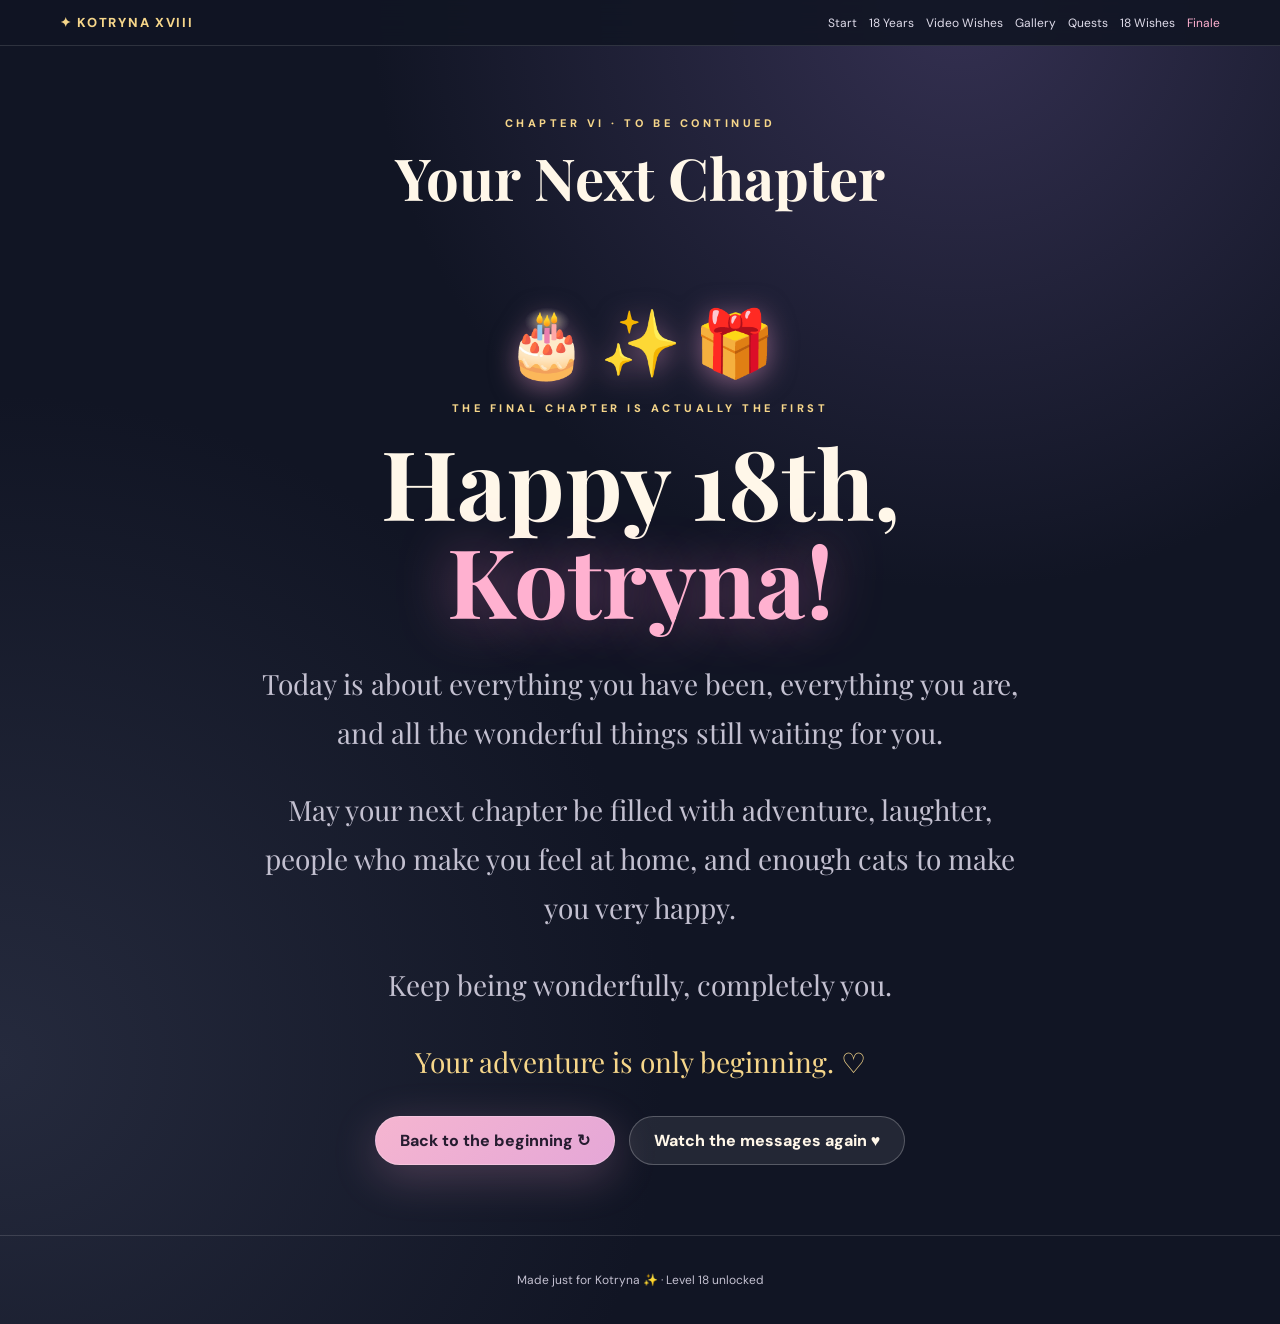
==== finale.html @ bdfe7d27 "Add files via upload" ====
<!doctype html><html lang="en"><head><meta charset="UTF-8"><meta name="viewport" content="width=device-width, initial-scale=1"><meta name="theme-color" content="#111524"><title>Your Next Chapter · Kotryna 18</title><link rel="stylesheet" href="style.css"></head><body><nav><a class="brand" href="index.html">✦ KOTRYNA XVIII</a><div class="navlinks"><a class="" href="index.html">Start</a><a class="" href="journey.html">18 Years</a><a class="" href="videos.html">Video Wishes</a><a class="" href="memories.html">Gallery</a><a class="" href="quests.html">Quests</a><a class="" href="wishes.html">18 Wishes</a><a class="active" href="finale.html">Finale</a></div></nav><main><section class="section center container"><div class="eyebrow">Chapter VI · To be continued</div><h2>Your Next Chapter</h2></section><section class="container center"><div class="art">🎂 ✨ 🎁</div><div class="eyebrow" style="margin-top:15px">The final chapter is actually the first</div><h1 style="font-size:clamp(48px,10vw,96px)">Happy 18th,<br><span class="gradient">Kotryna!</span></h1><div class="letter"><p>Today is about everything you have been, everything you are, and all the wonderful things still waiting for you.</p><p>May your next chapter be filled with adventure, laughter, people who make you feel at home, and enough cats to make you very happy.</p><p>Keep being wonderfully, completely you.</p><p style="color:var(--gold)">Your adventure is only beginning. ♡</p></div><div class="actions"><a class="btn" href="index.html">Back to the beginning ↻</a><a class="btn ghost" href="videos.html">Watch the messages again ♥</a></div></section></main><footer class="footer">Made just for Kotryna ✨ · Level 18 unlocked</footer><script src="main.js"></script></body></html>
---- style.css ----
@import url('https://fonts.googleapis.com/css2?family=DM+Sans:wght@400;500;600;700;800&family=Playfair+Display:wght@500;600;700&display=swap');
:root{--bg:#111524;--nav:#1d2032;--panel:#252a40;--cream:#fff7e9;--pink:#ffb1d0;--gold:#f6d68a;--mint:#b5e4db;--sub:#c3c0d0}*{box-sizing:border-box}html{scroll-behavior:smooth}body{margin:0;color:var(--cream);font-family:'DM Sans',sans-serif;background:radial-gradient(circle at 75% 0%,#343051 0,transparent 36%),radial-gradient(circle at 0% 80%,#252a3d 0,transparent 40%),var(--bg);min-height:100vh}a{color:inherit;text-decoration:none}button,input{font:inherit}button{cursor:pointer}nav{position:sticky;top:0;z-index:12;background:#111524e8;backdrop-filter:blur(14px);border-bottom:1px solid #ffffff20;display:flex;align-items:center;justify-content:space-between;gap:12px;padding:14px clamp(15px,5vw,60px)}.brand{font-weight:800;letter-spacing:.13em;font-size:13px;color:var(--gold)}.navlinks{display:flex;flex-wrap:wrap;gap:12px}.navlinks a{font-size:12px;color:#dfdcea}.navlinks a:hover,.navlinks a.active{color:var(--pink)}.container{width:min(1080px,92vw);margin:auto}.hero{min-height:85vh;display:grid;place-items:center;text-align:center;padding:90px 14px}.eyebrow{font-size:11px;letter-spacing:.32em;text-transform:uppercase;color:var(--gold);font-weight:800}.title,h1,h2,h3{font-family:'Playfair Display',Georgia,serif}h1{font-size:clamp(53px,12vw,132px);line-height:1.02;margin:18px 0}h2{font-size:clamp(34px,6vw,58px);margin:8px 0 16px}h3{font-size:25px;margin:5px 0 12px}p{line-height:1.75;color:var(--sub)}.lead{font-size:clamp(16px,3vw,21px);max-width:700px;margin:0 auto 30px}.gradient{color:var(--pink);text-shadow:0 0 55px #f282c47a}.gold{color:var(--gold)}.btn{border:1px solid #ffffff3d;background:linear-gradient(135deg,#f5b5d0,#e5a7d7);color:#261c30;border-radius:50px;padding:13px 24px;font-weight:800;display:inline-block;box-shadow:0 12px 45px #ffacd73b;transition:transform .2s}.btn:hover{transform:translateY(-3px)}.btn.ghost{color:var(--cream);background:#ffffff14;box-shadow:none}.actions{display:flex;justify-content:center;flex-wrap:wrap;gap:14px}.section{padding:70px 0}.center{text-align:center}.muted{color:var(--sub)}.grid{display:grid;grid-template-columns:repeat(auto-fit,minmax(220px,1fr));gap:20px}.card{background:linear-gradient(165deg,#ffffff12,#ffffff07);border:1px solid #ffffff25;border-radius:22px;padding:24px;overflow:hidden}.card:hover{border-color:#facce377}.number{font-size:44px;font-family:'Playfair Display',Georgia,serif;color:var(--gold)}.footer{padding:36px 0;border-top:1px solid #ffffff22;text-align:center;color:var(--sub);font-size:12px;margin-top:70px}.pill{display:inline-block;background:#ffffff16;border:1px solid #ffffff25;border-radius:40px;padding:8px 13px;font-size:12px;color:var(--pink)}.art{font-size:65px;filter:drop-shadow(0 5px 14px #f4a0ce80)}.reveal{opacity:0;transform:translateY(25px);transition:all .8s}.reveal.visible{opacity:1;transform:none}.photo{width:100%;aspect-ratio:3/4;object-fit:cover;border-radius:15px;background:#353348}.image-frame{position:relative}.fallback{display:none;aspect-ratio:3/4;border:1px dashed #ffffff55;border-radius:15px;align-items:center;justify-content:center;flex-direction:column;text-align:center;padding:20px;background:#ffffff08}.fallback code{margin-top:12px;font-size:14px;color:var(--gold);overflow-wrap:anywhere}.age-card{padding:12px}.age-label{display:flex;justify-content:space-between;align-items:center;padding:14px 6px 4px}.age-label strong{font-family:'Playfair Display';font-size:26px}.age-label small{color:var(--sub)}.video{width:100%;aspect-ratio:16/9;border-radius:15px;background:#0b0d16}.video-card{padding:14px}.video-card h3{margin:16px 6px 3px}.video-note{margin:0 6px 16px;font-size:13px}.missing-media{padding:25px;text-align:center;background:#ffffff0d;border:1px dashed #ffffff55;border-radius:15px}.missing-media code{color:var(--gold)}.story-step{display:grid;grid-template-columns:50px 1fr;gap:18px;padding:22px 0;border-bottom:1px solid #ffffff25}.story-count{width:46px;height:46px;border-radius:50%;display:grid;place-items:center;background:#f8c9e63b;color:var(--pink);font-weight:800}.quest{cursor:pointer;min-height:180px;transition:.2s}.quest.done{border-color:var(--mint);background:#9adcd91c}.progress{height:12px;background:#ffffff15;border-radius:30px;overflow:hidden}.progress>div{height:100%;background:linear-gradient(90deg,var(--pink),var(--gold));transition:width .2s}.cat{font-size:110px;display:block;margin:12px;cursor:pointer;user-select:none;transition:transform .12s}.cat:active{transform:scale(.86) rotate(-7deg)}.letter{font-family:'Playfair Display';font-size:clamp(20px,3vw,28px);color:#fef1e9;line-height:1.8;max-width:780px;margin:30px auto}.star{cursor:pointer;border:1px solid #f9dca36a;border-radius:18px;background:#ffffff0b;color:var(--gold);font-size:30px;min-height:100px;padding:16px}.star:focus-visible,.btn:focus-visible{outline:3px solid var(--gold)}.star small{display:block;font-size:13px;color:var(--cream);margin-top:7px}.wish-text{font-size:20px;margin-top:20px;min-height:40px;color:var(--cream)}.veil{position:fixed;inset:0;background:#111524f4;z-index:30;display:grid;place-items:center;text-align:center;padding:20px}.veil.hidden{display:none}.veil h1{font-size:clamp(65px,18vw,160px);color:var(--gold);animation:glow 2s infinite alternate}@keyframes glow{from{text-shadow:0 0 12px #ffbdd073}to{text-shadow:0 0 75px #ffc5d5}}.constellation{position:absolute;inset:0;pointer-events:none;overflow:hidden}.constellation span{position:absolute;color:#fff9;animation:drift 8s ease-in-out infinite alternate}@keyframes drift{to{transform:translateY(-32px) rotate(22deg)}}@media(max-width:700px){nav{align-items:flex-start;flex-direction:column}.navlinks{gap:9px}.navlinks a{font-size:11px}.hero{min-height:72vh}.section{padding:44px 0}h1{font-size:clamp(55px,15vw,95px)}}.video+.missing-media{display:none}.video[style*="none"]+.missing-media{display:block}
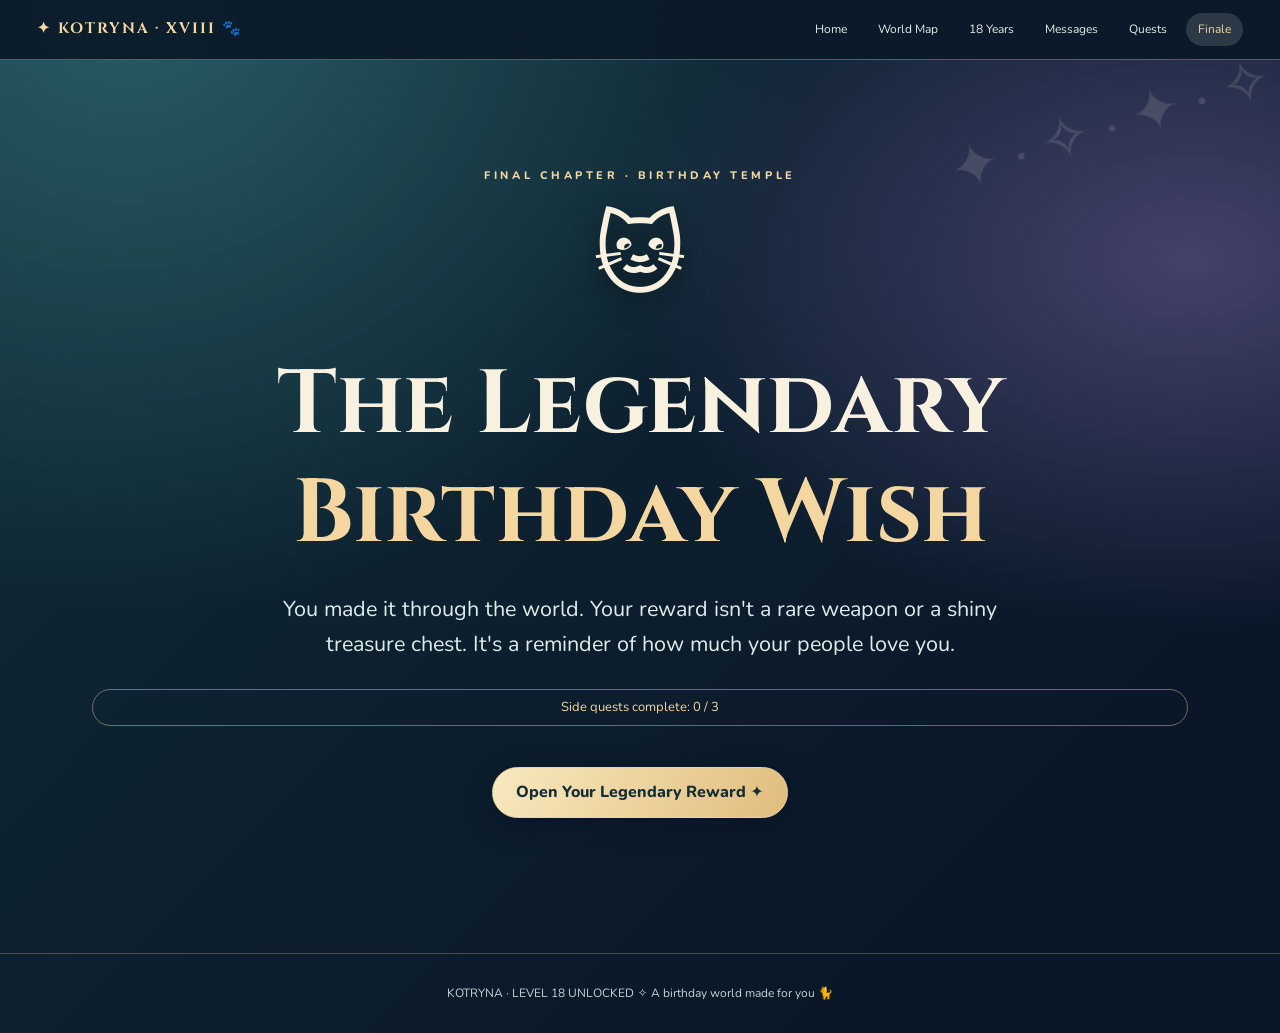
==== commit eea60460: "Add files via upload" ====
--- a/finale.html
+++ b/finale.html
@@ -1 +1 @@
-<!doctype html><html lang="en"><head><meta charset="UTF-8"><meta name="viewport" content="width=device-width, initial-scale=1"><meta name="theme-color" content="#111524"><title>Your Next Chapter · Kotryna 18</title><link rel="stylesheet" href="style.css"></head><body><nav><a class="brand" href="index.html">✦ KOTRYNA XVIII</a><div class="navlinks"><a class="" href="index.html">Start</a><a class="" href="journey.html">18 Years</a><a class="" href="videos.html">Video Wishes</a><a class="" href="memories.html">Gallery</a><a class="" href="quests.html">Quests</a><a class="" href="wishes.html">18 Wishes</a><a class="active" href="finale.html">Finale</a></div></nav><main><section class="section center container"><div class="eyebrow">Chapter VI · To be continued</div><h2>Your Next Chapter</h2></section><section class="container center"><div class="art">🎂 ✨ 🎁</div><div class="eyebrow" style="margin-top:15px">The final chapter is actually the first</div><h1 style="font-size:clamp(48px,10vw,96px)">Happy 18th,<br><span class="gradient">Kotryna!</span></h1><div class="letter"><p>Today is about everything you have been, everything you are, and all the wonderful things still waiting for you.</p><p>May your next chapter be filled with adventure, laughter, people who make you feel at home, and enough cats to make you very happy.</p><p>Keep being wonderfully, completely you.</p><p style="color:var(--gold)">Your adventure is only beginning. ♡</p></div><div class="actions"><a class="btn" href="index.html">Back to the beginning ↻</a><a class="btn ghost" href="videos.html">Watch the messages again ♥</a></div></section></main><footer class="footer">Made just for Kotryna ✨ · Level 18 unlocked</footer><script src="main.js"></script></body></html>+<!doctype html><html lang="en"><head><meta charset="utf-8"><meta name="viewport" content="width=device-width,initial-scale=1"><meta name="theme-color" content="#102a38"><title>Birthday Finale — Kotryna XVIII</title><link rel="stylesheet" href="style.css"></head><body><header><nav><a class="brand" href="index.html">✦ KOTRYNA · XVIII 🐾</a><button class="menuBtn" aria-label="Toggle menu">☰ Menu</button><div class="links"><a class="" href="index.html">Home</a><a class="" href="world.html">World Map</a><a class="" href="journey.html">18 Years</a><a class="" href="videos.html">Messages</a><a class="" href="game.html">Quests</a><a class="active" href="finale.html">Finale</a></div></nav></header><main class="shell"><div class="hero"><div><div class="eyebrow">Final Chapter · Birthday Temple</div><div class="cat" style="font-size:90px">🐱</div><h1>The Legendary <span class="gold">Birthday Wish</span></h1><p class="lead">You made it through the world. Your reward isn't a rare weapon or a shiny treasure chest. It's a reminder of how much your people love you.</p><p class="status">Side quests complete: <span id="completedQuests">0 / 3</span></p><div style="height:25px"></div><button class="btn" id="rewardBtn">Open Your Legendary Reward ✦</button></div></div><section id="reward" class="section secret"><div class="reward"><div class="eyebrow">★★★★★ · Legendary · Level 18</div><div style="font-size:90px">🎂🐈✨</div><h2>Happy 18th Birthday, Kotryna!</h2><p class="lead">A whole new chapter begins today. May it be full of unforgettable adventures, laughter, loving people, amazing discoveries and as many cats as your heart desires.</p><p>And whenever the world feels too big, remember that you have people cheering for you, always. ♡</p><div class="sparkles">✦ ✧ ✦</div><p class="subtle" style="margin-top:25px">The next eighteen years? Your greatest adventure yet.</p><a class="btn ghost" href="world.html">Explore Again 🗺️</a></div></section></main><footer class="footer">KOTRYNA · LEVEL 18 UNLOCKED ✧ A birthday world made for you 🐈</footer><script src="main.js"></script></body></html>
--- a/style.css
+++ b/style.css
@@ -1,2 +1,2 @@
-@import url('https://fonts.googleapis.com/css2?family=DM+Sans:wght@400;500;600;700;800&family=Playfair+Display:wght@500;600;700&display=swap');
-:root{--bg:#111524;--nav:#1d2032;--panel:#252a40;--cream:#fff7e9;--pink:#ffb1d0;--gold:#f6d68a;--mint:#b5e4db;--sub:#c3c0d0}*{box-sizing:border-box}html{scroll-behavior:smooth}body{margin:0;color:var(--cream);font-family:'DM Sans',sans-serif;background:radial-gradient(circle at 75% 0%,#343051 0,transparent 36%),radial-gradient(circle at 0% 80%,#252a3d 0,transparent 40%),var(--bg);min-height:100vh}a{color:inherit;text-decoration:none}button,input{font:inherit}button{cursor:pointer}nav{position:sticky;top:0;z-index:12;background:#111524e8;backdrop-filter:blur(14px);border-bottom:1px solid #ffffff20;display:flex;align-items:center;justify-content:space-between;gap:12px;padding:14px clamp(15px,5vw,60px)}.brand{font-weight:800;letter-spacing:.13em;font-size:13px;color:var(--gold)}.navlinks{display:flex;flex-wrap:wrap;gap:12px}.navlinks a{font-size:12px;color:#dfdcea}.navlinks a:hover,.navlinks a.active{color:var(--pink)}.container{width:min(1080px,92vw);margin:auto}.hero{min-height:85vh;display:grid;place-items:center;text-align:center;padding:90px 14px}.eyebrow{font-size:11px;letter-spacing:.32em;text-transform:uppercase;color:var(--gold);font-weight:800}.title,h1,h2,h3{font-family:'Playfair Display',Georgia,serif}h1{font-size:clamp(53px,12vw,132px);line-height:1.02;margin:18px 0}h2{font-size:clamp(34px,6vw,58px);margin:8px 0 16px}h3{font-size:25px;margin:5px 0 12px}p{line-height:1.75;color:var(--sub)}.lead{font-size:clamp(16px,3vw,21px);max-width:700px;margin:0 auto 30px}.gradient{color:var(--pink);text-shadow:0 0 55px #f282c47a}.gold{color:var(--gold)}.btn{border:1px solid #ffffff3d;background:linear-gradient(135deg,#f5b5d0,#e5a7d7);color:#261c30;border-radius:50px;padding:13px 24px;font-weight:800;display:inline-block;box-shadow:0 12px 45px #ffacd73b;transition:transform .2s}.btn:hover{transform:translateY(-3px)}.btn.ghost{color:var(--cream);background:#ffffff14;box-shadow:none}.actions{display:flex;justify-content:center;flex-wrap:wrap;gap:14px}.section{padding:70px 0}.center{text-align:center}.muted{color:var(--sub)}.grid{display:grid;grid-template-columns:repeat(auto-fit,minmax(220px,1fr));gap:20px}.card{background:linear-gradient(165deg,#ffffff12,#ffffff07);border:1px solid #ffffff25;border-radius:22px;padding:24px;overflow:hidden}.card:hover{border-color:#facce377}.number{font-size:44px;font-family:'Playfair Display',Georgia,serif;color:var(--gold)}.footer{padding:36px 0;border-top:1px solid #ffffff22;text-align:center;color:var(--sub);font-size:12px;margin-top:70px}.pill{display:inline-block;background:#ffffff16;border:1px solid #ffffff25;border-radius:40px;padding:8px 13px;font-size:12px;color:var(--pink)}.art{font-size:65px;filter:drop-shadow(0 5px 14px #f4a0ce80)}.reveal{opacity:0;transform:translateY(25px);transition:all .8s}.reveal.visible{opacity:1;transform:none}.photo{width:100%;aspect-ratio:3/4;object-fit:cover;border-radius:15px;background:#353348}.image-frame{position:relative}.fallback{display:none;aspect-ratio:3/4;border:1px dashed #ffffff55;border-radius:15px;align-items:center;justify-content:center;flex-direction:column;text-align:center;padding:20px;background:#ffffff08}.fallback code{margin-top:12px;font-size:14px;color:var(--gold);overflow-wrap:anywhere}.age-card{padding:12px}.age-label{display:flex;justify-content:space-between;align-items:center;padding:14px 6px 4px}.age-label strong{font-family:'Playfair Display';font-size:26px}.age-label small{color:var(--sub)}.video{width:100%;aspect-ratio:16/9;border-radius:15px;background:#0b0d16}.video-card{padding:14px}.video-card h3{margin:16px 6px 3px}.video-note{margin:0 6px 16px;font-size:13px}.missing-media{padding:25px;text-align:center;background:#ffffff0d;border:1px dashed #ffffff55;border-radius:15px}.missing-media code{color:var(--gold)}.story-step{display:grid;grid-template-columns:50px 1fr;gap:18px;padding:22px 0;border-bottom:1px solid #ffffff25}.story-count{width:46px;height:46px;border-radius:50%;display:grid;place-items:center;background:#f8c9e63b;color:var(--pink);font-weight:800}.quest{cursor:pointer;min-height:180px;transition:.2s}.quest.done{border-color:var(--mint);background:#9adcd91c}.progress{height:12px;background:#ffffff15;border-radius:30px;overflow:hidden}.progress>div{height:100%;background:linear-gradient(90deg,var(--pink),var(--gold));transition:width .2s}.cat{font-size:110px;display:block;margin:12px;cursor:pointer;user-select:none;transition:transform .12s}.cat:active{transform:scale(.86) rotate(-7deg)}.letter{font-family:'Playfair Display';font-size:clamp(20px,3vw,28px);color:#fef1e9;line-height:1.8;max-width:780px;margin:30px auto}.star{cursor:pointer;border:1px solid #f9dca36a;border-radius:18px;background:#ffffff0b;color:var(--gold);font-size:30px;min-height:100px;padding:16px}.star:focus-visible,.btn:focus-visible{outline:3px solid var(--gold)}.star small{display:block;font-size:13px;color:var(--cream);margin-top:7px}.wish-text{font-size:20px;margin-top:20px;min-height:40px;color:var(--cream)}.veil{position:fixed;inset:0;background:#111524f4;z-index:30;display:grid;place-items:center;text-align:center;padding:20px}.veil.hidden{display:none}.veil h1{font-size:clamp(65px,18vw,160px);color:var(--gold);animation:glow 2s infinite alternate}@keyframes glow{from{text-shadow:0 0 12px #ffbdd073}to{text-shadow:0 0 75px #ffc5d5}}.constellation{position:absolute;inset:0;pointer-events:none;overflow:hidden}.constellation span{position:absolute;color:#fff9;animation:drift 8s ease-in-out infinite alternate}@keyframes drift{to{transform:translateY(-32px) rotate(22deg)}}@media(max-width:700px){nav{align-items:flex-start;flex-direction:column}.navlinks{gap:9px}.navlinks a{font-size:11px}.hero{min-height:72vh}.section{padding:44px 0}h1{font-size:clamp(55px,15vw,95px)}}.video+.missing-media{display:none}.video[style*="none"]+.missing-media{display:block}+@import url('https://fonts.googleapis.com/css2?family=Cinzel:wght@400;600;700&family=Nunito:wght@400;600;700;800&display=swap');
+:root{--night:#102a38;--deep:#0a1c2c;--teal:#245c66;--gold:#f4d7a0;--cream:#f8f1df;--mint:#9ad3c1;--pink:#f1b8c2;--muted:#bbd0cf}*{box-sizing:border-box}html{scroll-behavior:smooth}body{margin:0;background:radial-gradient(ellipse at 10% 0%,#285c63 0%,transparent 42%),radial-gradient(ellipse at 93% 25%,#44416b 0%,transparent 34%),linear-gradient(135deg,#102c38,#0a1729 80%);color:var(--cream);font:16px/1.6 Nunito,system-ui,sans-serif;min-height:100vh}body:before{content:'✦  ·  ✧  ·  ✦  ·  ✧  ·  ✦';pointer-events:none;position:fixed;top:7%;right:-7%;opacity:.13;font-size:60px;transform:rotate(-17deg);z-index:0}a{color:inherit;text-decoration:none}button{font:inherit;cursor:pointer}h1,h2,h3,.brand{font-family:Cinzel,Georgia,serif;line-height:1.22}h1{font-size:clamp(2.6rem,7vw,5.6rem);margin:.25em 0}h2{font-size:clamp(1.9rem,4vw,3rem);margin:.2em 0 .65em}h3{font-size:1.25rem}p{margin:.4em 0 1.2em}header{position:sticky;top:0;z-index:10;background:#0a1a29eb;border-bottom:1px solid #eacb9360;backdrop-filter:blur(15px)}nav{max-width:1250px;margin:auto;padding:13px 22px;display:flex;justify-content:space-between;gap:16px;align-items:center}.brand{letter-spacing:.13em;font-size:15px;color:var(--gold);font-weight:700}.links{display:flex;gap:7px;flex-wrap:wrap}.links a{font-size:12px;padding:7px 12px;border-radius:24px;color:#e3ece6}.links a:hover,.links .active{background:#ffffff22;color:var(--gold)}.menuBtn{display:none}.shell{max-width:1140px;margin:auto;padding:52px 22px 80px;position:relative;z-index:1}.center{text-align:center}.hero{min-height:70vh;display:flex;align-items:center;justify-content:center;text-align:center;padding:55px 0;position:relative}.eyebrow{text-transform:uppercase;letter-spacing:.32em;color:var(--gold);font-weight:800;font-size:11px}.lead{font-size:clamp(1.1rem,2.3vw,1.35rem);max-width:730px;margin:0 auto 28px;color:#deece8}.gold{color:var(--gold)}.btn{display:inline-flex;align-items:center;justify-content:center;gap:9px;border:1px solid #ead4a0;background:linear-gradient(115deg,#f8e9bf,#e1bd7e);color:#142d36;border-radius:100px;padding:12px 23px;font-weight:800;box-shadow:0 7px 28px #060f1b77;transition:.2s}.btn:hover{transform:translateY(-3px)}.btn.ghost{background:#ffffff0c;color:var(--cream);border-color:#b7d0ce70}.actions{display:flex;gap:12px;justify-content:center;flex-wrap:wrap}.panel,.card{border:1px solid #dac58d6b;background:linear-gradient(145deg,#ffffff14,#ffffff08);border-radius:20px;box-shadow:0 15px 42px #020e1875;backdrop-filter:blur(7px)}.panel{padding:25px}.grid{display:grid;grid-template-columns:repeat(3,minmax(0,1fr));gap:18px}.card{padding:24px;transition:.2s;min-height:195px;display:block}.card:hover{transform:translateY(-5px);border-color:var(--gold)}.card p{color:var(--muted)}.glyph{font-size:44px;line-height:1.2;margin:0 0 9px}.tag{display:inline-block;border-radius:40px;border:1px solid #f7dfa277;padding:4px 11px;color:var(--gold);font-size:12px}.section{padding:48px 0}.section-title{text-align:center;margin:0 0 28px}.cat{display:inline-block;animation:bob 3s infinite ease-in-out;filter:drop-shadow(0 10px 13px #0008)}@keyframes bob{50%{transform:translateY(-8px)}}.map{background:radial-gradient(ellipse at 55% 35%,#517b6d 0%,#294f57 31%,#18374b 64%,#102333 100%);min-height:510px;position:relative;overflow:hidden;border:2px solid #deb97d;border-radius:25px}.map:before{content:'';position:absolute;inset:18px;border:2px dashed #f4dcab3d;border-radius:30% 40% 50% 45%;transform:rotate(-7deg);pointer-events:none}.map-point{position:absolute;transform:translate(-50%,-50%);max-width:160px;text-align:center}.map-point a{display:inline-flex;background:#132e3edb;border:2px solid var(--gold);border-radius:50%;height:64px;width:64px;align-items:center;justify-content:center;font-size:29px;box-shadow:0 0 0 8px #e8c78423,0 0 35px #f1ce8c44}.map-point a:hover{background:#38676a;scale:1.08}.map-point span{display:block;font-weight:800;text-shadow:0 2px 7px #001;font-size:13px;margin-top:12px}.photo-grid{display:grid;grid-template-columns:repeat(3,1fr);gap:20px}.photo-card{overflow:hidden;padding:10px;text-align:center}.photo-frame{aspect-ratio:4/5;border-radius:14px;background:#173444;position:relative;overflow:hidden;display:flex;align-items:center;justify-content:center}.photo-frame img{width:100%;height:100%;object-fit:cover;display:block}.photo-fallback{position:absolute;inset:0;background:radial-gradient(circle,#355c67,#152e3e);display:flex;align-items:center;justify-content:center;flex-direction:column;padding:20px;color:var(--gold)}.photo-fallback strong{font:35px Cinzel}.photo-card h3{margin:12px 0 3px}.musicbox{margin:18px auto;max-width:750px;padding:15px;border:1px solid #ecdfa066;border-radius:18px;background:#ffffff0d;display:flex;justify-content:space-between;align-items:center;gap:15px;flex-wrap:wrap}.video-grid{display:grid;grid-template-columns:repeat(2,minmax(0,1fr));gap:18px}.video-card video{width:100%;aspect-ratio:16/9;background:#071725;border-radius:14px;margin:10px 0}.video-missing{aspect-ratio:16/9;display:grid;place-items:center;background:#152e40;border-radius:14px;margin:12px 0;color:#cdd6d3;text-align:center;padding:15px}.video-missing b{font-size:35px;display:block}.quiz-options{display:grid;grid-template-columns:repeat(2,1fr);gap:10px}.choice{border-radius:13px;border:1px solid #d5c48d77;background:#173746;padding:15px;color:white;text-align:left}.choice:hover{background:#2d5e64}.choice.correct{border-color:#84dfaa;background:#1a634b}.choice.wrong{border-color:#fb9393;background:#71393a}.progress{height:14px;background:#061a27;border-radius:100px;overflow:hidden;border:1px solid #e5ce9370}.progress>div{height:100%;width:0;background:linear-gradient(90deg,#85cbb9,#f0d18d);transition:width .3s}.game-area{height:330px;background:radial-gradient(ellipse at center,#3f6a6a,#123548 75%);position:relative;overflow:hidden;border-radius:20px;border:1px solid #dacc8b86;margin:16px 0}.star{position:absolute;font-size:32px;background:none;border:0;filter:drop-shadow(0 3px 7px #f7d79ab0);animation:bob 2s infinite}.hud{display:flex;align-items:center;justify-content:space-between;gap:12px;flex-wrap:wrap;margin:16px 0}.quest-layout{display:grid;grid-template-columns:1fr 1fr;gap:20px}.subtle{color:var(--muted)}.status{border:1px solid #e5cc9175;padding:7px 14px;border-radius:30px;color:var(--gold);font-size:13px}.secret{display:none}.secret.show{display:block}.reward{text-align:center;padding:35px;background:radial-gradient(circle,#5e6578,#132f3e 70%);border-radius:22px;border:2px solid var(--gold)}.reward h2{color:var(--gold)}.footer{text-align:center;border-top:1px solid #e9d7a344;padding:30px 15px;color:#c4d3d0;font-size:12px}.overlay{position:fixed;inset:0;background:radial-gradient(circle at center,#315565,#071524 75%);z-index:100;display:flex;justify-content:center;align-items:center;text-align:center;padding:20px;transition:opacity .7s}.overlay.hidden{opacity:0;pointer-events:none}.intro-age{font-family:Cinzel;font-size:clamp(5rem,21vw,13rem);color:var(--gold);line-height:1;text-shadow:0 0 30px #f5cb8066;animation:appear .6s both}@keyframes appear{from{transform:scale(.6);opacity:0}to{transform:scale(1);opacity:1}}.sparkles{font-size:28px;letter-spacing:15px;color:var(--gold)}.credit{margin-top:35px;text-align:center}.howto{display:flex;gap:10px;justify-content:center;flex-wrap:wrap}.howto span{border:1px solid #e7cf9580;padding:8px 13px;border-radius:30px;background:#0d2836}.video-frame{aspect-ratio:16/9;max-width:800px;margin:20px auto;background:#071725;border:1px solid #e5ce9388;border-radius:18px;overflow:hidden;display:grid;place-items:center}.video-frame iframe{width:100%;height:100%;border:0}.miniCat{font-size:60px;cursor:pointer;user-select:none}.miniCat:active{scale:.9}@media(max-width:800px){nav{align-items:flex-start;flex-wrap:wrap}.menuBtn{display:block;background:none;border:1px solid #dcc88e;color:white;border-radius:10px;padding:5px 10px}.links{display:none;width:100%;flex-direction:column}.links.open{display:flex}.grid{grid-template-columns:repeat(2,1fr)}.photo-grid{grid-template-columns:repeat(2,1fr)}.quest-layout{grid-template-columns:1fr}.map-point a{width:54px;height:54px}.map-point span{font-size:11px}.shell{padding-top:32px}}@media(max-width:510px){.grid,.photo-grid,.video-grid{grid-template-columns:1fr}.hero{min-height:72vh}.panel{padding:17px}.map{min-height:470px}.map-point{max-width:105px}.map-point a{height:45px;width:45px;font-size:22px}.map-point span{font-size:10px}.quiz-options{grid-template-columns:1fr}}
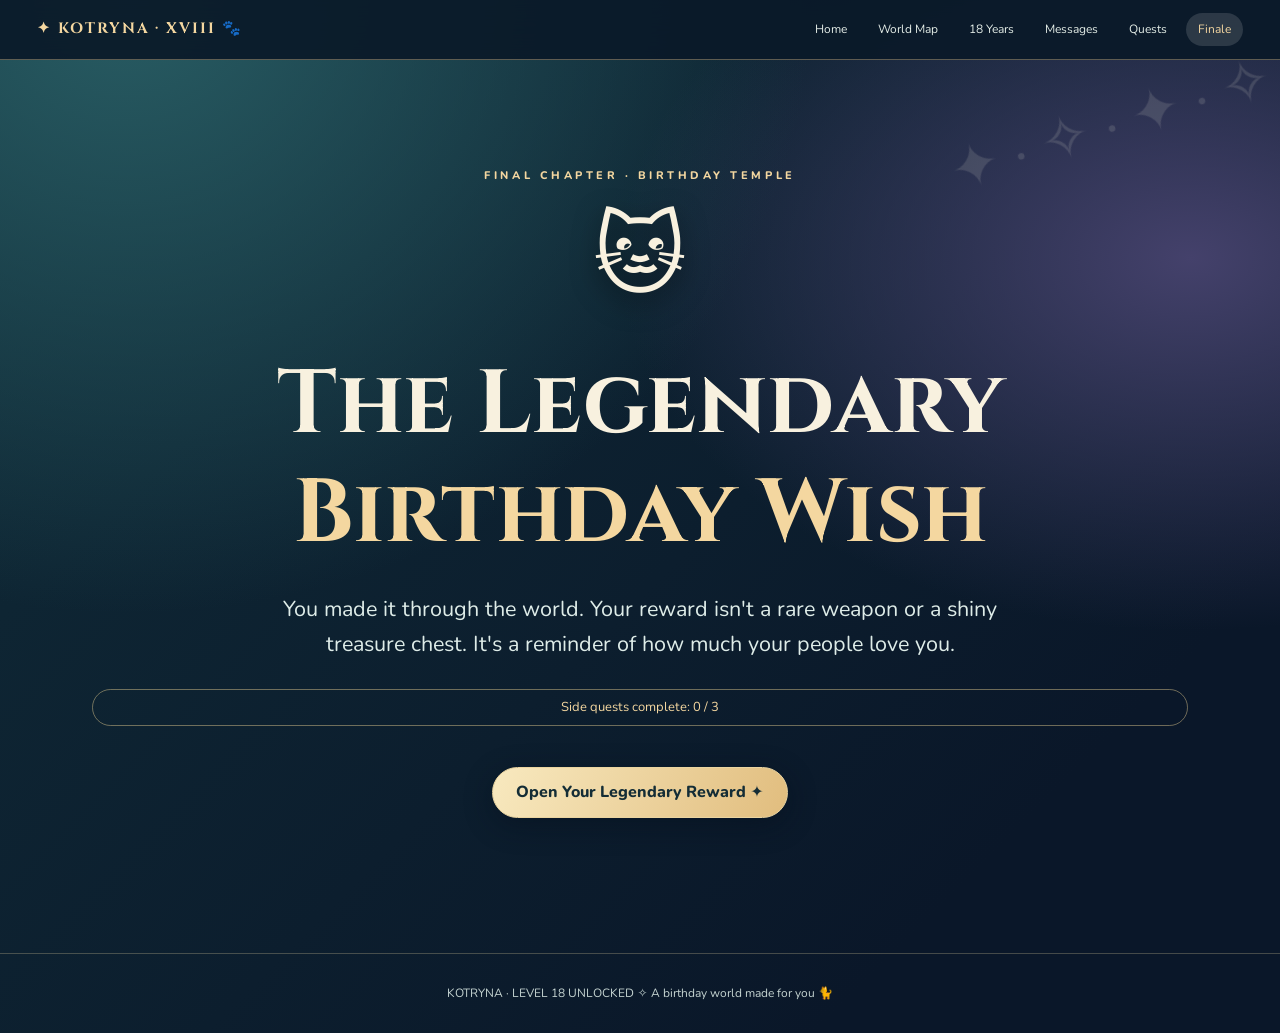
==== commit 2a544aba: "Add files via upload" ====
--- a/finale.html
+++ b/finale.html
@@ -1 +1,109 @@
-<!doctype html><html lang="en"><head><meta charset="utf-8"><meta name="viewport" content="width=device-width,initial-scale=1"><meta name="theme-color" content="#102a38"><title>Birthday Finale — Kotryna XVIII</title><link rel="stylesheet" href="style.css"></head><body><header><nav><a class="brand" href="index.html">✦ KOTRYNA · XVIII 🐾</a><button class="menuBtn" aria-label="Toggle menu">☰ Menu</button><div class="links"><a class="" href="index.html">Home</a><a class="" href="world.html">World Map</a><a class="" href="journey.html">18 Years</a><a class="" href="videos.html">Messages</a><a class="" href="game.html">Quests</a><a class="active" href="finale.html">Finale</a></div></nav></header><main class="shell"><div class="hero"><div><div class="eyebrow">Final Chapter · Birthday Temple</div><div class="cat" style="font-size:90px">🐱</div><h1>The Legendary <span class="gold">Birthday Wish</span></h1><p class="lead">You made it through the world. Your reward isn't a rare weapon or a shiny treasure chest. It's a reminder of how much your people love you.</p><p class="status">Side quests complete: <span id="completedQuests">0 / 3</span></p><div style="height:25px"></div><button class="btn" id="rewardBtn">Open Your Legendary Reward ✦</button></div></div><section id="reward" class="section secret"><div class="reward"><div class="eyebrow">★★★★★ · Legendary · Level 18</div><div style="font-size:90px">🎂🐈✨</div><h2>Happy 18th Birthday, Kotryna!</h2><p class="lead">A whole new chapter begins today. May it be full of unforgettable adventures, laughter, loving people, amazing discoveries and as many cats as your heart desires.</p><p>And whenever the world feels too big, remember that you have people cheering for you, always. ♡</p><div class="sparkles">✦ ✧ ✦</div><p class="subtle" style="margin-top:25px">The next eighteen years? Your greatest adventure yet.</p><a class="btn ghost" href="world.html">Explore Again 🗺️</a></div></section></main><footer class="footer">KOTRYNA · LEVEL 18 UNLOCKED ✧ A birthday world made for you 🐈</footer><script src="main.js"></script></body></html>+<!doctype html>
+<html lang="en">
+ <head>
+  <meta charset="utf-8"/>
+  <meta content="width=device-width,initial-scale=1" name="viewport"/>
+  <meta content="#102a38" name="theme-color"/>
+  <title>
+   Birthday Finale — Kotryna XVIII
+  </title>
+  <link href="style.css" rel="stylesheet"/>
+ </head>
+ <body>
+  <header>
+   <nav>
+    <a class="brand" href="index.html">
+     ✦ KOTRYNA · XVIII 🐾
+    </a>
+    <button aria-label="Toggle menu" class="menuBtn">
+     ☰ Menu
+    </button>
+    <div class="links">
+     <a class="" href="index.html">
+      Home
+     </a>
+     <a class="" href="world.html">
+      World Map
+     </a>
+     <a class="" href="journey.html">
+      18 Years
+     </a>
+     <a class="" href="videos.html">
+      Messages
+     </a>
+     <a class="" href="game.html">
+      Quests
+     </a>
+     <a class="active" href="finale.html">
+      Finale
+     </a>
+    </div>
+   </nav>
+  </header>
+  <main class="shell">
+   <div class="hero">
+    <div>
+     <div class="eyebrow">
+      Final Chapter · Birthday Temple
+     </div>
+     <div class="cat" style="font-size:90px">
+      🐱
+     </div>
+     <h1>
+      The Legendary
+      <span class="gold">
+       Birthday Wish
+      </span>
+     </h1>
+     <p class="lead">
+      You made it through the world. Your reward isn't a rare weapon or a shiny treasure chest. It's a reminder of how much your people love you.
+     </p>
+     <p class="status">
+      Side quests complete:
+      <span id="completedQuests">
+       0 / 3
+      </span>
+     </p>
+     <div style="height:25px">
+     </div>
+     <button class="btn" id="rewardBtn">
+      Open Your Legendary Reward ✦
+     </button>
+    </div>
+   </div>
+   <section class="section secret" id="reward">
+    <div class="reward">
+     <div class="eyebrow">
+      ★★★★★ · Legendary · Level 18
+     </div>
+     <div style="font-size:90px">
+      🎂🐈✨
+     </div>
+     <h2>
+      Happy 18th Birthday, Kotryna!
+     </h2>
+     <p class="lead">
+      A whole new chapter begins today. May it be full of unforgettable adventures, laughter, loving people, amazing discoveries and as many cats as your heart desires.
+     </p>
+     <p>
+      And whenever the world feels too big, remember that you have people cheering for you, always. ♡
+     </p>
+     <div class="sparkles">
+      ✦ ✧ ✦
+     </div>
+     <p class="subtle" style="margin-top:25px">
+      The next eighteen years? Your greatest adventure yet.
+     </p>
+     <a class="btn ghost" href="world.html">
+      Explore Again 🗺️
+     </a>
+    </div>
+   </section>
+  </main>
+  <footer class="footer">
+   KOTRYNA · LEVEL 18 UNLOCKED ✧ A birthday world made for you 🐈
+  </footer>
+  <script src="main.js">
+  </script>
+ </body>
+</html>
--- a/style.css
+++ b/style.css
@@ -1,2 +1,768 @@
 @import url('https://fonts.googleapis.com/css2?family=Cinzel:wght@400;600;700&family=Nunito:wght@400;600;700;800&display=swap');
-:root{--night:#102a38;--deep:#0a1c2c;--teal:#245c66;--gold:#f4d7a0;--cream:#f8f1df;--mint:#9ad3c1;--pink:#f1b8c2;--muted:#bbd0cf}*{box-sizing:border-box}html{scroll-behavior:smooth}body{margin:0;background:radial-gradient(ellipse at 10% 0%,#285c63 0%,transparent 42%),radial-gradient(ellipse at 93% 25%,#44416b 0%,transparent 34%),linear-gradient(135deg,#102c38,#0a1729 80%);color:var(--cream);font:16px/1.6 Nunito,system-ui,sans-serif;min-height:100vh}body:before{content:'✦  ·  ✧  ·  ✦  ·  ✧  ·  ✦';pointer-events:none;position:fixed;top:7%;right:-7%;opacity:.13;font-size:60px;transform:rotate(-17deg);z-index:0}a{color:inherit;text-decoration:none}button{font:inherit;cursor:pointer}h1,h2,h3,.brand{font-family:Cinzel,Georgia,serif;line-height:1.22}h1{font-size:clamp(2.6rem,7vw,5.6rem);margin:.25em 0}h2{font-size:clamp(1.9rem,4vw,3rem);margin:.2em 0 .65em}h3{font-size:1.25rem}p{margin:.4em 0 1.2em}header{position:sticky;top:0;z-index:10;background:#0a1a29eb;border-bottom:1px solid #eacb9360;backdrop-filter:blur(15px)}nav{max-width:1250px;margin:auto;padding:13px 22px;display:flex;justify-content:space-between;gap:16px;align-items:center}.brand{letter-spacing:.13em;font-size:15px;color:var(--gold);font-weight:700}.links{display:flex;gap:7px;flex-wrap:wrap}.links a{font-size:12px;padding:7px 12px;border-radius:24px;color:#e3ece6}.links a:hover,.links .active{background:#ffffff22;color:var(--gold)}.menuBtn{display:none}.shell{max-width:1140px;margin:auto;padding:52px 22px 80px;position:relative;z-index:1}.center{text-align:center}.hero{min-height:70vh;display:flex;align-items:center;justify-content:center;text-align:center;padding:55px 0;position:relative}.eyebrow{text-transform:uppercase;letter-spacing:.32em;color:var(--gold);font-weight:800;font-size:11px}.lead{font-size:clamp(1.1rem,2.3vw,1.35rem);max-width:730px;margin:0 auto 28px;color:#deece8}.gold{color:var(--gold)}.btn{display:inline-flex;align-items:center;justify-content:center;gap:9px;border:1px solid #ead4a0;background:linear-gradient(115deg,#f8e9bf,#e1bd7e);color:#142d36;border-radius:100px;padding:12px 23px;font-weight:800;box-shadow:0 7px 28px #060f1b77;transition:.2s}.btn:hover{transform:translateY(-3px)}.btn.ghost{background:#ffffff0c;color:var(--cream);border-color:#b7d0ce70}.actions{display:flex;gap:12px;justify-content:center;flex-wrap:wrap}.panel,.card{border:1px solid #dac58d6b;background:linear-gradient(145deg,#ffffff14,#ffffff08);border-radius:20px;box-shadow:0 15px 42px #020e1875;backdrop-filter:blur(7px)}.panel{padding:25px}.grid{display:grid;grid-template-columns:repeat(3,minmax(0,1fr));gap:18px}.card{padding:24px;transition:.2s;min-height:195px;display:block}.card:hover{transform:translateY(-5px);border-color:var(--gold)}.card p{color:var(--muted)}.glyph{font-size:44px;line-height:1.2;margin:0 0 9px}.tag{display:inline-block;border-radius:40px;border:1px solid #f7dfa277;padding:4px 11px;color:var(--gold);font-size:12px}.section{padding:48px 0}.section-title{text-align:center;margin:0 0 28px}.cat{display:inline-block;animation:bob 3s infinite ease-in-out;filter:drop-shadow(0 10px 13px #0008)}@keyframes bob{50%{transform:translateY(-8px)}}.map{background:radial-gradient(ellipse at 55% 35%,#517b6d 0%,#294f57 31%,#18374b 64%,#102333 100%);min-height:510px;position:relative;overflow:hidden;border:2px solid #deb97d;border-radius:25px}.map:before{content:'';position:absolute;inset:18px;border:2px dashed #f4dcab3d;border-radius:30% 40% 50% 45%;transform:rotate(-7deg);pointer-events:none}.map-point{position:absolute;transform:translate(-50%,-50%);max-width:160px;text-align:center}.map-point a{display:inline-flex;background:#132e3edb;border:2px solid var(--gold);border-radius:50%;height:64px;width:64px;align-items:center;justify-content:center;font-size:29px;box-shadow:0 0 0 8px #e8c78423,0 0 35px #f1ce8c44}.map-point a:hover{background:#38676a;scale:1.08}.map-point span{display:block;font-weight:800;text-shadow:0 2px 7px #001;font-size:13px;margin-top:12px}.photo-grid{display:grid;grid-template-columns:repeat(3,1fr);gap:20px}.photo-card{overflow:hidden;padding:10px;text-align:center}.photo-frame{aspect-ratio:4/5;border-radius:14px;background:#173444;position:relative;overflow:hidden;display:flex;align-items:center;justify-content:center}.photo-frame img{width:100%;height:100%;object-fit:cover;display:block}.photo-fallback{position:absolute;inset:0;background:radial-gradient(circle,#355c67,#152e3e);display:flex;align-items:center;justify-content:center;flex-direction:column;padding:20px;color:var(--gold)}.photo-fallback strong{font:35px Cinzel}.photo-card h3{margin:12px 0 3px}.musicbox{margin:18px auto;max-width:750px;padding:15px;border:1px solid #ecdfa066;border-radius:18px;background:#ffffff0d;display:flex;justify-content:space-between;align-items:center;gap:15px;flex-wrap:wrap}.video-grid{display:grid;grid-template-columns:repeat(2,minmax(0,1fr));gap:18px}.video-card video{width:100%;aspect-ratio:16/9;background:#071725;border-radius:14px;margin:10px 0}.video-missing{aspect-ratio:16/9;display:grid;place-items:center;background:#152e40;border-radius:14px;margin:12px 0;color:#cdd6d3;text-align:center;padding:15px}.video-missing b{font-size:35px;display:block}.quiz-options{display:grid;grid-template-columns:repeat(2,1fr);gap:10px}.choice{border-radius:13px;border:1px solid #d5c48d77;background:#173746;padding:15px;color:white;text-align:left}.choice:hover{background:#2d5e64}.choice.correct{border-color:#84dfaa;background:#1a634b}.choice.wrong{border-color:#fb9393;background:#71393a}.progress{height:14px;background:#061a27;border-radius:100px;overflow:hidden;border:1px solid #e5ce9370}.progress>div{height:100%;width:0;background:linear-gradient(90deg,#85cbb9,#f0d18d);transition:width .3s}.game-area{height:330px;background:radial-gradient(ellipse at center,#3f6a6a,#123548 75%);position:relative;overflow:hidden;border-radius:20px;border:1px solid #dacc8b86;margin:16px 0}.star{position:absolute;font-size:32px;background:none;border:0;filter:drop-shadow(0 3px 7px #f7d79ab0);animation:bob 2s infinite}.hud{display:flex;align-items:center;justify-content:space-between;gap:12px;flex-wrap:wrap;margin:16px 0}.quest-layout{display:grid;grid-template-columns:1fr 1fr;gap:20px}.subtle{color:var(--muted)}.status{border:1px solid #e5cc9175;padding:7px 14px;border-radius:30px;color:var(--gold);font-size:13px}.secret{display:none}.secret.show{display:block}.reward{text-align:center;padding:35px;background:radial-gradient(circle,#5e6578,#132f3e 70%);border-radius:22px;border:2px solid var(--gold)}.reward h2{color:var(--gold)}.footer{text-align:center;border-top:1px solid #e9d7a344;padding:30px 15px;color:#c4d3d0;font-size:12px}.overlay{position:fixed;inset:0;background:radial-gradient(circle at center,#315565,#071524 75%);z-index:100;display:flex;justify-content:center;align-items:center;text-align:center;padding:20px;transition:opacity .7s}.overlay.hidden{opacity:0;pointer-events:none}.intro-age{font-family:Cinzel;font-size:clamp(5rem,21vw,13rem);color:var(--gold);line-height:1;text-shadow:0 0 30px #f5cb8066;animation:appear .6s both}@keyframes appear{from{transform:scale(.6);opacity:0}to{transform:scale(1);opacity:1}}.sparkles{font-size:28px;letter-spacing:15px;color:var(--gold)}.credit{margin-top:35px;text-align:center}.howto{display:flex;gap:10px;justify-content:center;flex-wrap:wrap}.howto span{border:1px solid #e7cf9580;padding:8px 13px;border-radius:30px;background:#0d2836}.video-frame{aspect-ratio:16/9;max-width:800px;margin:20px auto;background:#071725;border:1px solid #e5ce9388;border-radius:18px;overflow:hidden;display:grid;place-items:center}.video-frame iframe{width:100%;height:100%;border:0}.miniCat{font-size:60px;cursor:pointer;user-select:none}.miniCat:active{scale:.9}@media(max-width:800px){nav{align-items:flex-start;flex-wrap:wrap}.menuBtn{display:block;background:none;border:1px solid #dcc88e;color:white;border-radius:10px;padding:5px 10px}.links{display:none;width:100%;flex-direction:column}.links.open{display:flex}.grid{grid-template-columns:repeat(2,1fr)}.photo-grid{grid-template-columns:repeat(2,1fr)}.quest-layout{grid-template-columns:1fr}.map-point a{width:54px;height:54px}.map-point span{font-size:11px}.shell{padding-top:32px}}@media(max-width:510px){.grid,.photo-grid,.video-grid{grid-template-columns:1fr}.hero{min-height:72vh}.panel{padding:17px}.map{min-height:470px}.map-point{max-width:105px}.map-point a{height:45px;width:45px;font-size:22px}.map-point span{font-size:10px}.quiz-options{grid-template-columns:1fr}}
+:root {
+  --night:#102a38;
+  --deep:#0a1c2c;
+  --teal:#245c66;
+  --gold:#f4d7a0;
+  --cream:#f8f1df;
+  --mint:#9ad3c1;
+  --pink:#f1b8c2;
+  --muted:#bbd0cf
+}
+
+* {
+  box-sizing:border-box
+}
+
+html {
+  scroll-behavior:smooth
+}
+
+body {
+  margin:0;
+  background:radial-gradient(ellipse at 10% 0%,#285c63 0%,transparent 42%),radial-gradient(ellipse at 93% 25%,#44416b 0%,transparent 34%),linear-gradient(135deg,#102c38,#0a1729 80%);
+  color:var(--cream);
+  font:16px/1.6 Nunito,system-ui,sans-serif;
+  min-height:100vh
+}
+
+body:before {
+  content:'✦  ·  ✧  ·  ✦  ·  ✧  ·  ✦';
+  pointer-events:none;
+  position:fixed;
+  top:7%;
+  right:-7%;
+  opacity:.13;
+  font-size:60px;
+  transform:rotate(-17deg);
+  z-index:0
+}
+
+a {
+  color:inherit;
+  text-decoration:none
+}
+
+button {
+  font:inherit;
+  cursor:pointer
+}
+
+h1,h2,h3,.brand {
+  font-family:Cinzel,Georgia,serif;
+  line-height:1.22
+}
+
+h1 {
+  font-size:clamp(2.6rem,7vw,5.6rem);
+  margin:.25em 0
+}
+
+h2 {
+  font-size:clamp(1.9rem,4vw,3rem);
+  margin:.2em 0 .65em
+}
+
+h3 {
+  font-size:1.25rem
+}
+
+p {
+  margin:.4em 0 1.2em
+}
+
+header {
+  position:sticky;
+  top:0;
+  z-index:10;
+  background:#0a1a29eb;
+  border-bottom:1px solid #eacb9360;
+  backdrop-filter:blur(15px)
+}
+
+nav {
+  max-width:1250px;
+  margin:auto;
+  padding:13px 22px;
+  display:flex;
+  justify-content:space-between;
+  gap:16px;
+  align-items:center
+}
+
+.brand {
+  letter-spacing:.13em;
+  font-size:15px;
+  color:var(--gold);
+  font-weight:700
+}
+
+.links {
+  display:flex;
+  gap:7px;
+  flex-wrap:wrap
+}
+
+.links a {
+  font-size:12px;
+  padding:7px 12px;
+  border-radius:24px;
+  color:#e3ece6
+}
+
+.links a:hover,.links .active {
+  background:#ffffff22;
+  color:var(--gold)
+}
+
+.menuBtn {
+  display:none
+}
+
+.shell {
+  max-width:1140px;
+  margin:auto;
+  padding:52px 22px 80px;
+  position:relative;
+  z-index:1
+}
+
+.center {
+  text-align:center
+}
+
+.hero {
+  min-height:70vh;
+  display:flex;
+  align-items:center;
+  justify-content:center;
+  text-align:center;
+  padding:55px 0;
+  position:relative
+}
+
+.eyebrow {
+  text-transform:uppercase;
+  letter-spacing:.32em;
+  color:var(--gold);
+  font-weight:800;
+  font-size:11px
+}
+
+.lead {
+  font-size:clamp(1.1rem,2.3vw,1.35rem);
+  max-width:730px;
+  margin:0 auto 28px;
+  color:#deece8
+}
+
+.gold {
+  color:var(--gold)
+}
+
+.btn {
+  display:inline-flex;
+  align-items:center;
+  justify-content:center;
+  gap:9px;
+  border:1px solid #ead4a0;
+  background:linear-gradient(115deg,#f8e9bf,#e1bd7e);
+  color:#142d36;
+  border-radius:100px;
+  padding:12px 23px;
+  font-weight:800;
+  box-shadow:0 7px 28px #060f1b77;
+  transition:.2s
+}
+
+.btn:hover {
+  transform:translateY(-3px)
+}
+
+.btn.ghost {
+  background:#ffffff0c;
+  color:var(--cream);
+  border-color:#b7d0ce70
+}
+
+.actions {
+  display:flex;
+  gap:12px;
+  justify-content:center;
+  flex-wrap:wrap
+}
+
+.panel,.card {
+  border:1px solid #dac58d6b;
+  background:linear-gradient(145deg,#ffffff14,#ffffff08);
+  border-radius:20px;
+  box-shadow:0 15px 42px #020e1875;
+  backdrop-filter:blur(7px)
+}
+
+.panel {
+  padding:25px
+}
+
+.grid {
+  display:grid;
+  grid-template-columns:repeat(3,minmax(0,1fr));
+  gap:18px
+}
+
+.card {
+  padding:24px;
+  transition:.2s;
+  min-height:195px;
+  display:block
+}
+
+.card:hover {
+  transform:translateY(-5px);
+  border-color:var(--gold)
+}
+
+.card p {
+  color:var(--muted)
+}
+
+.glyph {
+  font-size:44px;
+  line-height:1.2;
+  margin:0 0 9px
+}
+
+.tag {
+  display:inline-block;
+  border-radius:40px;
+  border:1px solid #f7dfa277;
+  padding:4px 11px;
+  color:var(--gold);
+  font-size:12px
+}
+
+.section {
+  padding:48px 0
+}
+
+.section-title {
+  text-align:center;
+  margin:0 0 28px
+}
+
+.cat {
+  display:inline-block;
+  animation:bob 3s infinite ease-in-out;
+  filter:drop-shadow(0 10px 13px #0008)
+}
+
+@keyframes bob {
+  50% {
+    transform:translateY(-8px)
+  }
+}
+
+.map {
+  background:radial-gradient(ellipse at 55% 35%,#517b6d 0%,#294f57 31%,#18374b 64%,#102333 100%);
+  min-height:510px;
+  position:relative;
+  overflow:hidden;
+  border:2px solid #deb97d;
+  border-radius:25px
+}
+
+.map:before {
+  content:'';
+  position:absolute;
+  inset:18px;
+  border:2px dashed #f4dcab3d;
+  border-radius:30% 40% 50% 45%;
+  transform:rotate(-7deg);
+  pointer-events:none
+}
+
+.map-point {
+  position:absolute;
+  transform:translate(-50%,-50%);
+  max-width:160px;
+  text-align:center
+}
+
+.map-point a {
+  display:inline-flex;
+  background:#132e3edb;
+  border:2px solid var(--gold);
+  border-radius:50%;
+  height:64px;
+  width:64px;
+  align-items:center;
+  justify-content:center;
+  font-size:29px;
+  box-shadow:0 0 0 8px #e8c78423,0 0 35px #f1ce8c44
+}
+
+.map-point a:hover {
+  background:#38676a;
+  scale:1.08
+}
+
+.map-point span {
+  display:block;
+  font-weight:800;
+  text-shadow:0 2px 7px #001;
+  font-size:13px;
+  margin-top:12px
+}
+
+.photo-grid {
+  display:grid;
+  grid-template-columns:repeat(3,1fr);
+  gap:20px
+}
+
+.photo-card {
+  overflow:hidden;
+  padding:10px;
+  text-align:center
+}
+
+.photo-frame {
+  aspect-ratio:4/5;
+  border-radius:14px;
+  background:#173444;
+  position:relative;
+  overflow:hidden;
+  display:flex;
+  align-items:center;
+  justify-content:center
+}
+
+.photo-frame img {
+  width:100%;
+  height:100%;
+  object-fit:cover;
+  display:block
+}
+
+.photo-fallback {
+  position:absolute;
+  inset:0;
+  background:radial-gradient(circle,#355c67,#152e3e);
+  display:flex;
+  align-items:center;
+  justify-content:center;
+  flex-direction:column;
+  padding:20px;
+  color:var(--gold)
+}
+
+.photo-fallback strong {
+  font:35px Cinzel
+}
+
+.photo-card h3 {
+  margin:12px 0 3px
+}
+
+.musicbox {
+  margin:18px auto;
+  max-width:750px;
+  padding:15px;
+  border:1px solid #ecdfa066;
+  border-radius:18px;
+  background:#ffffff0d;
+  display:flex;
+  justify-content:space-between;
+  align-items:center;
+  gap:15px;
+  flex-wrap:wrap
+}
+
+.video-grid {
+  display:grid;
+  grid-template-columns:repeat(2,minmax(0,1fr));
+  gap:18px
+}
+
+.video-card video {
+  width:100%;
+  aspect-ratio:16/9;
+  background:#071725;
+  border-radius:14px;
+  margin:10px 0
+}
+
+.video-missing {
+  aspect-ratio:16/9;
+  display:grid;
+  place-items:center;
+  background:#152e40;
+  border-radius:14px;
+  margin:12px 0;
+  color:#cdd6d3;
+  text-align:center;
+  padding:15px
+}
+
+.video-missing b {
+  font-size:35px;
+  display:block
+}
+
+.quiz-options {
+  display:grid;
+  grid-template-columns:repeat(2,1fr);
+  gap:10px
+}
+
+.choice {
+  border-radius:13px;
+  border:1px solid #d5c48d77;
+  background:#173746;
+  padding:15px;
+  color:white;
+  text-align:left
+}
+
+.choice:hover {
+  background:#2d5e64
+}
+
+.choice.correct {
+  border-color:#84dfaa;
+  background:#1a634b
+}
+
+.choice.wrong {
+  border-color:#fb9393;
+  background:#71393a
+}
+
+.progress {
+  height:14px;
+  background:#061a27;
+  border-radius:100px;
+  overflow:hidden;
+  border:1px solid #e5ce9370
+}
+
+.progress>div {
+  height:100%;
+  width:0;
+  background:linear-gradient(90deg,#85cbb9,#f0d18d);
+  transition:width .3s
+}
+
+.game-area {
+  height:330px;
+  background:radial-gradient(ellipse at center,#3f6a6a,#123548 75%);
+  position:relative;
+  overflow:hidden;
+  border-radius:20px;
+  border:1px solid #dacc8b86;
+  margin:16px 0
+}
+
+.star {
+  position:absolute;
+  font-size:32px;
+  background:none;
+  border:0;
+  filter:drop-shadow(0 3px 7px #f7d79ab0);
+  animation:bob 2s infinite
+}
+
+.hud {
+  display:flex;
+  align-items:center;
+  justify-content:space-between;
+  gap:12px;
+  flex-wrap:wrap;
+  margin:16px 0
+}
+
+.quest-layout {
+  display:grid;
+  grid-template-columns:1fr 1fr;
+  gap:20px
+}
+
+.subtle {
+  color:var(--muted)
+}
+
+.status {
+  border:1px solid #e5cc9175;
+  padding:7px 14px;
+  border-radius:30px;
+  color:var(--gold);
+  font-size:13px
+}
+
+.secret {
+  display:none
+}
+
+.secret.show {
+  display:block
+}
+
+.reward {
+  text-align:center;
+  padding:35px;
+  background:radial-gradient(circle,#5e6578,#132f3e 70%);
+  border-radius:22px;
+  border:2px solid var(--gold)
+}
+
+.reward h2 {
+  color:var(--gold)
+}
+
+.footer {
+  text-align:center;
+  border-top:1px solid #e9d7a344;
+  padding:30px 15px;
+  color:#c4d3d0;
+  font-size:12px
+}
+
+.overlay {
+  position:fixed;
+  inset:0;
+  background:radial-gradient(circle at center,#315565,#071524 75%);
+  z-index:100;
+  display:flex;
+  justify-content:center;
+  align-items:center;
+  text-align:center;
+  padding:20px;
+  transition:opacity .7s
+}
+
+.overlay.hidden {
+  opacity:0;
+  pointer-events:none
+}
+
+.intro-age {
+  font-family:Cinzel;
+  font-size:clamp(5rem,21vw,13rem);
+  color:var(--gold);
+  line-height:1;
+  text-shadow:0 0 30px #f5cb8066;
+  animation:appear .6s both
+}
+
+@keyframes appear {
+  from {
+    transform:scale(.6);
+    opacity:0
+  }
+  to {
+    transform:scale(1);
+    opacity:1
+  }
+}
+
+.sparkles {
+  font-size:28px;
+  letter-spacing:15px;
+  color:var(--gold)
+}
+
+.credit {
+  margin-top:35px;
+  text-align:center
+}
+
+.howto {
+  display:flex;
+  gap:10px;
+  justify-content:center;
+  flex-wrap:wrap
+}
+
+.howto span {
+  border:1px solid #e7cf9580;
+  padding:8px 13px;
+  border-radius:30px;
+  background:#0d2836
+}
+
+.video-frame {
+  aspect-ratio:16/9;
+  max-width:800px;
+  margin:20px auto;
+  background:#071725;
+  border:1px solid #e5ce9388;
+  border-radius:18px;
+  overflow:hidden;
+  display:grid;
+  place-items:center
+}
+
+.video-frame iframe {
+  width:100%;
+  height:100%;
+  border:0
+}
+
+.miniCat {
+  font-size:60px;
+  cursor:pointer;
+  user-select:none
+}
+
+.miniCat:active {
+  scale:.9
+}
+
+@media(max-width:800px) {
+  nav {
+    align-items:flex-start;
+    flex-wrap:wrap
+  }
+  .menuBtn {
+    display:block;
+    background:none;
+    border:1px solid #dcc88e;
+    color:white;
+    border-radius:10px;
+    padding:5px 10px
+  }
+  .links {
+    display:none;
+    width:100%;
+    flex-direction:column
+  }
+  .links.open {
+    display:flex
+  }
+  .grid {
+    grid-template-columns:repeat(2,1fr)
+  }
+  .photo-grid {
+    grid-template-columns:repeat(2,1fr)
+  }
+  .quest-layout {
+    grid-template-columns:1fr
+  }
+  .map-point a {
+    width:54px;
+    height:54px
+  }
+  .map-point span {
+    font-size:11px
+  }
+  .shell {
+    padding-top:32px
+  }
+}
+
+@media(max-width:510px) {
+  .grid,.photo-grid,.video-grid {
+    grid-template-columns:1fr
+  }
+  .hero {
+    min-height:72vh
+  }
+  .panel {
+    padding:17px
+  }
+  .map {
+    min-height:470px
+  }
+  .map-point {
+    max-width:105px
+  }
+  .map-point a {
+    height:45px;
+    width:45px;
+    font-size:22px
+  }
+  .map-point span {
+    font-size:10px
+  }
+  .quiz-options {
+    grid-template-columns:1fr
+  }
+}
+
+/* 18 separate chapter cards, stacked vertically at every screen width. */
+#photos.photo-grid {
+  display: flex;
+  flex-direction: column;
+  gap: 32px;
+  width: min(100%, 780px);
+  margin: 32px auto 0;
+}
+
+#photos .photo-card {
+  display: flex;
+  flex-direction: column;
+  align-items: center;
+  min-height: auto;
+  width: 100%;
+  padding: 22px;
+  border-radius: 24px;
+  background: linear-gradient(140deg, #244d5a, #102534);
+  border: 1px solid #f1d69b80;
+}
+
+#photos .photo-card:nth-child(even) {
+  background: linear-gradient(140deg, #343653, #172c40);
+}
+
+#photos .photo-frame {
+  aspect-ratio: auto;
+  width: 100%;
+  min-height: 260px;
+  overflow: hidden;
+  border-radius: 16px;
+  background: #122c3a;
+}
+
+#photos .photo-frame img {
+  width: 100%;
+  height: auto;
+  max-height: 820px;
+  object-fit: contain;
+  display: block;
+}
+
+#photos .photo-frame img[hidden] {
+  display: none;
+}
+
+#photos .photo-fallback {
+  position: relative;
+  min-height: 260px;
+  width: 100%;
+  gap: 8px;
+  text-align: center;
+}
+
+#photos .photo-fallback[hidden] {
+  display: none;
+}
+
+#photos .photo-fallback span {
+  font-size: 14px;
+  overflow-wrap: anywhere;
+}
+
+#photos .photo-card h3 {
+  margin: 18px 0 8px;
+  color: var(--gold);
+}
+
+@media (max-width: 600px) {
+  #photos.photo-grid {
+    gap: 22px;
+  }
+  #photos .photo-card {
+    padding: 12px;
+  }
+}
+
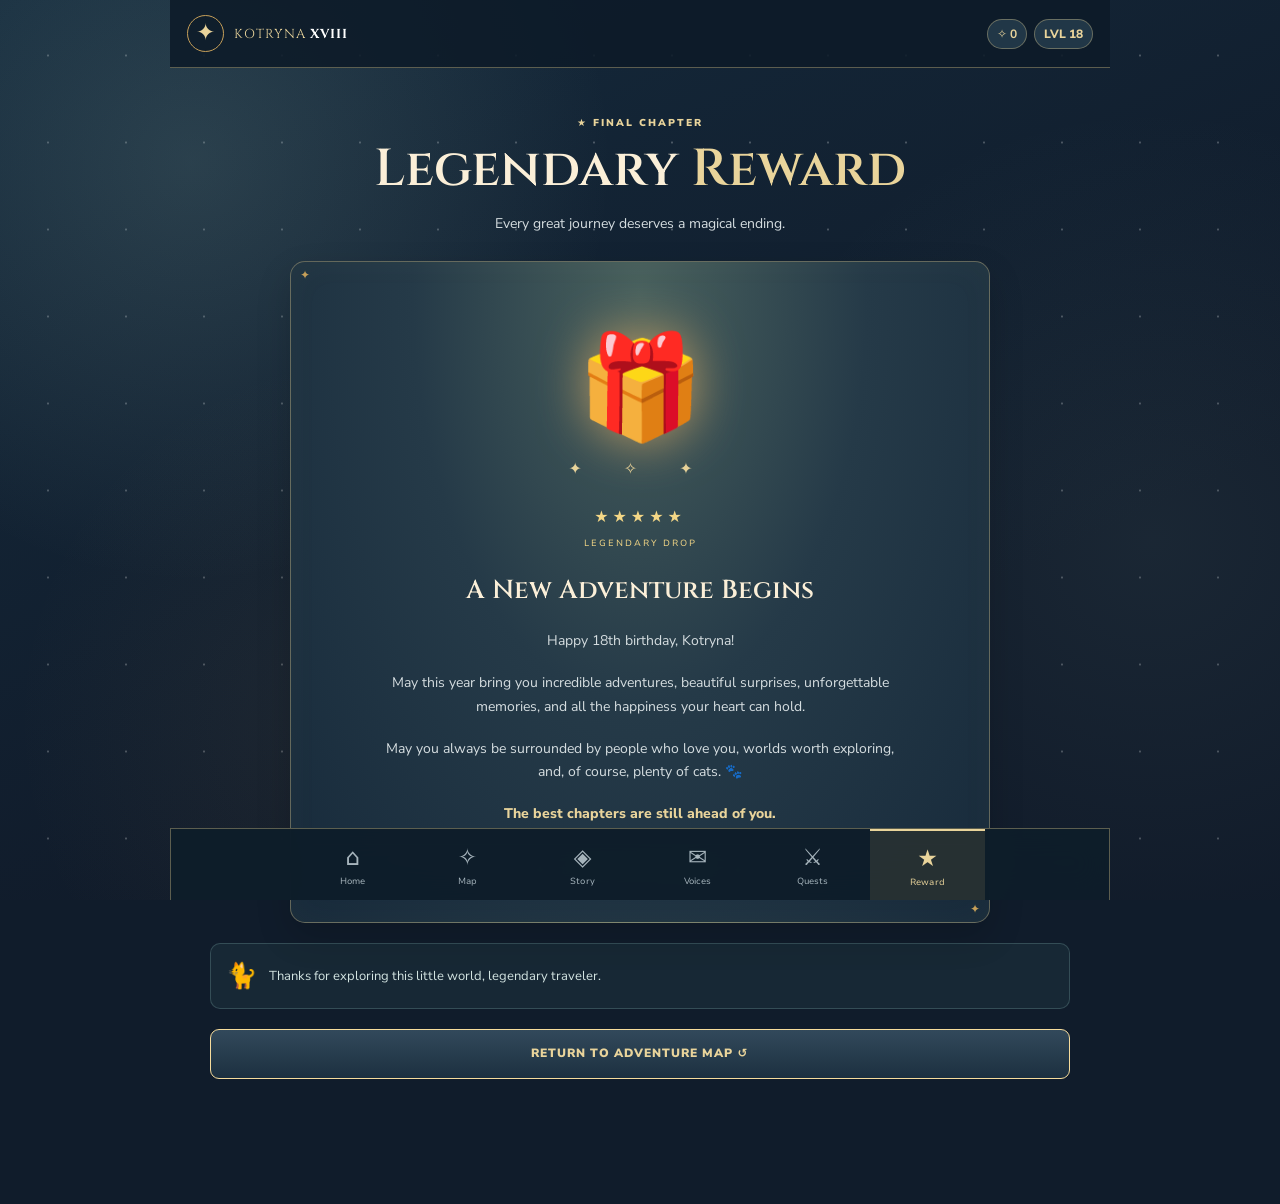
==== commit c3b0a27e: "Add files via upload" ====
--- a/finale.html
+++ b/finale.html
@@ -1,109 +1,33 @@
 <!doctype html>
 <html lang="en">
- <head>
-  <meta charset="utf-8"/>
-  <meta content="width=device-width,initial-scale=1" name="viewport"/>
-  <meta content="#102a38" name="theme-color"/>
-  <title>
-   Birthday Finale — Kotryna XVIII
-  </title>
-  <link href="style.css" rel="stylesheet"/>
- </head>
- <body>
-  <header>
-   <nav>
-    <a class="brand" href="index.html">
-     ✦ KOTRYNA · XVIII 🐾
-    </a>
-    <button aria-label="Toggle menu" class="menuBtn">
-     ☰ Menu
-    </button>
-    <div class="links">
-     <a class="" href="index.html">
-      Home
-     </a>
-     <a class="" href="world.html">
-      World Map
-     </a>
-     <a class="" href="journey.html">
-      18 Years
-     </a>
-     <a class="" href="videos.html">
-      Messages
-     </a>
-     <a class="" href="game.html">
-      Quests
-     </a>
-     <a class="active" href="finale.html">
-      Finale
-     </a>
-    </div>
-   </nav>
-  </header>
-  <main class="shell">
-   <div class="hero">
-    <div>
-     <div class="eyebrow">
-      Final Chapter · Birthday Temple
-     </div>
-     <div class="cat" style="font-size:90px">
-      🐱
-     </div>
-     <h1>
-      The Legendary
-      <span class="gold">
-       Birthday Wish
-      </span>
-     </h1>
-     <p class="lead">
-      You made it through the world. Your reward isn't a rare weapon or a shiny treasure chest. It's a reminder of how much your people love you.
-     </p>
-     <p class="status">
-      Side quests complete:
-      <span id="completedQuests">
-       0 / 3
-      </span>
-     </p>
-     <div style="height:25px">
-     </div>
-     <button class="btn" id="rewardBtn">
-      Open Your Legendary Reward ✦
-     </button>
-    </div>
-   </div>
-   <section class="section secret" id="reward">
-    <div class="reward">
-     <div class="eyebrow">
-      ★★★★★ · Legendary · Level 18
-     </div>
-     <div style="font-size:90px">
-      🎂🐈✨
-     </div>
-     <h2>
-      Happy 18th Birthday, Kotryna!
-     </h2>
-     <p class="lead">
-      A whole new chapter begins today. May it be full of unforgettable adventures, laughter, loving people, amazing discoveries and as many cats as your heart desires.
-     </p>
-     <p>
-      And whenever the world feels too big, remember that you have people cheering for you, always. ♡
-     </p>
-     <div class="sparkles">
-      ✦ ✧ ✦
-     </div>
-     <p class="subtle" style="margin-top:25px">
-      The next eighteen years? Your greatest adventure yet.
-     </p>
-     <a class="btn ghost" href="world.html">
-      Explore Again 🗺️
-     </a>
-    </div>
-   </section>
-  </main>
-  <footer class="footer">
-   KOTRYNA · LEVEL 18 UNLOCKED ✧ A birthday world made for you 🐈
-  </footer>
-  <script src="main.js">
-  </script>
- </body>
-</html>
+<head>
+  <meta charset="UTF-8">
+  <meta name="viewport" content="width=device-width, initial-scale=1, viewport-fit=cover">
+  <meta name="theme-color" content="#111e2d">
+  <title>Legendary Reward · Kotryna XVIII</title>
+  <link rel="stylesheet" href="style.css?v=5">
+  <script src="main.js?v=5" defer></script>
+</head>
+<body data-page="finale.html">
+  <div class="stars-bg" aria-hidden="true"></div>
+  <div class="game-shell">
+    <header class="topbar">
+      <a class="crest" href="world.html"><span class="crest-icon">✦</span><span>KOTRYNA <b>XVIII</b></span></a>
+      <div class="top-stats"><span class="coin">✧ <b id="starTotal">0</b></span><span class="player-level">LVL 18</span></div>
+    </header>
+    <main class="screen">
+<section class="screen-heading"><div class="eyebrow">★ FINAL CHAPTER</div><h1>Legendary <em>Reward</em></h1><p>Every great journey deserves a magical ending.</p></section>
+<section class="finale-card ornate"><div class="treasure-glow"><span class="treasure">🎁</span><span class="treasure-spark">✦ ✧ ✦</span></div><div class="rarity">★★★★★ <span>LEGENDARY DROP</span></div><h2>A New Adventure Begins</h2><p>Happy 18th birthday, Kotryna!</p><p>May this year bring you incredible adventures, beautiful surprises, unforgettable memories, and all the happiness your heart can hold.</p><p>May you always be surrounded by people who love you, worlds worth exploring, and, of course, plenty of cats. 🐾</p><p class="gold-text">The best chapters are still ahead of you.</p><div class="seals">✦ &nbsp; LEVEL 18 UNLOCKED &nbsp; ✦</div></section>
+<div class="tip"><span>🐈</span><span>Thanks for exploring this little world, legendary traveler.</span></div>
+<a class="game-button secondary wide" href="world.html">RETURN TO ADVENTURE MAP ↺</a>
+</main>
+  </div>
+  <nav class="bottom-nav" aria-label="Main navigation"><a href="index.html" class="nav-link " aria-label="Home"><span>⌂</span><small>Home</small></a>
+<a href="world.html" class="nav-link " aria-label="Map"><span>✧</span><small>Map</small></a>
+<a href="journey.html" class="nav-link " aria-label="Story"><span>◈</span><small>Story</small></a>
+<a href="videos.html" class="nav-link " aria-label="Voices"><span>✉</span><small>Voices</small></a>
+<a href="game.html" class="nav-link " aria-label="Quests"><span>⚔</span><small>Quests</small></a>
+<a href="finale.html" class="nav-link selected" aria-label="Reward"><span>★</span><small>Reward</small></a></nav>
+  <div id="toast" class="toast" role="status" aria-live="polite"></div>
+</body>
+</html>
--- a/style.css
+++ b/style.css
@@ -1,768 +1,144 @@
-@import url('https://fonts.googleapis.com/css2?family=Cinzel:wght@400;600;700&family=Nunito:wght@400;600;700;800&display=swap');
+@import url('https://fonts.googleapis.com/css2?family=Cinzel:wght@500;600;700&family=Nunito+Sans:wght@400;500;600;700;800;900&display=swap');
 :root {
-  --night:#102a38;
-  --deep:#0a1c2c;
-  --teal:#245c66;
-  --gold:#f4d7a0;
-  --cream:#f8f1df;
-  --mint:#9ad3c1;
-  --pink:#f1b8c2;
-  --muted:#bbd0cf
+  --bg: #101c2b;
+  --panel: #1b2a39;
+  --panel-2: #213748;
+  --line: rgba(229, 206, 143, .37);
+  --gold: #e9d49b;
+  --gold-deep: #c69f59;
+  --cream: #fbefd8;
+  --muted: #bac9d0;
+  --mint: #8fdbc3;
 }
-
-* {
-  box-sizing:border-box
+* { box-sizing: border-box; }
+html { scroll-behavior: smooth; }
+body {
+  margin: 0;
+  min-width: 320px;
+  color: var(--cream);
+  background: var(--bg);
+  font-family: 'Nunito Sans', system-ui, sans-serif;
+  -webkit-tap-highlight-color: transparent;
 }
-
-html {
-  scroll-behavior:smooth
+button, a { touch-action: manipulation; }
+a { color: inherit; text-decoration: none; }
+button { font: inherit; cursor: pointer; }
+button:focus-visible, a:focus-visible { outline: 2px solid var(--mint); outline-offset: 3px; }
+.hidden { display: none !important; }
+.stars-bg {
+  position: fixed;
+  inset: 0;
+  pointer-events: none;
+  z-index: -1;
+  background:
+    radial-gradient(circle at 15% 18%, rgba(161, 196, 185, .16), transparent 32%),
+    radial-gradient(circle at 90% 60%, rgba(129, 169, 164, .09), transparent 34%),
+    radial-gradient(circle at 30% 80%, rgba(181, 151, 99, .09), transparent 32%),
+    radial-gradient(circle, rgba(255,255,255,.24) 1px, transparent 1.2px) 9px 12px / 78px 87px,
+    linear-gradient(155deg, #152b3d, #101a29 70%);
 }
-
-body {
-  margin:0;
-  background:radial-gradient(ellipse at 10% 0%,#285c63 0%,transparent 42%),radial-gradient(ellipse at 93% 25%,#44416b 0%,transparent 34%),linear-gradient(135deg,#102c38,#0a1729 80%);
-  color:var(--cream);
-  font:16px/1.6 Nunito,system-ui,sans-serif;
-  min-height:100vh
+.game-shell { max-width: 940px; min-height: 100dvh; margin: 0 auto; }
+.topbar {
+  height: 68px;
+  display: flex;
+  justify-content: space-between;
+  align-items: center;
+  gap: 12px;
+  padding: 10px 17px;
+  border-bottom: 1px solid var(--line);
+  background: rgba(13, 27, 40, .88);
 }
-
-body:before {
-  content:'✦  ·  ✧  ·  ✦  ·  ✧  ·  ✦';
-  pointer-events:none;
-  position:fixed;
-  top:7%;
-  right:-7%;
-  opacity:.13;
-  font-size:60px;
-  transform:rotate(-17deg);
-  z-index:0
+.crest { display: flex; align-items: center; gap: 10px; color: var(--gold); font-family: Cinzel, Georgia, serif; font-size: 13px; letter-spacing: 1px; white-space: nowrap; }
+.crest b { color: white; }
+.crest-icon { display: grid; place-items: center; height: 37px; width: 37px; border: 1px solid var(--gold-deep); border-radius: 50%; font-size: 23px; }
+.top-stats { display: flex; align-items: center; gap: 7px; font-size: 12px; white-space: nowrap; }
+.coin, .player-level { border: 1px solid var(--line); border-radius: 18px; padding: 6px 9px; background: #213747; color: var(--gold); font-weight: 800; }
+.screen { padding: 26px 18px 130px; }
+h1, h2, h3, p { margin-top: 0; }
+h1, h2, h3 { font-family: Cinzel, Georgia, serif; font-weight: 600; }
+h1 { font-size: clamp(30px, 7.8vw, 52px); line-height: 1.15; margin: 10px 0 12px; }
+h2 { font-size: clamp(20px, 5vw, 27px); }
+h1 em { font-style: normal; color: var(--gold); }
+p { line-height: 1.7; color: #d5dde0; font-size: 14px; }
+.eyebrow, .section-label { font-size: 10px; font-weight: 900; letter-spacing: 2px; color: var(--gold); }
+.screen-heading { margin: 6px auto 25px; max-width: 660px; }
+.screen-heading p { max-width: 510px; }
+.ornate { position: relative; border: 1px solid var(--line); box-shadow: 0 14px 35px rgba(0,0,0,.16), inset 0 0 35px rgba(225,192,125,.035); }
+.ornate::before, .ornate::after { position: absolute; content: '✦'; font-size: 12px; color: var(--gold-deep); }
+.ornate::before { top: 5px; left: 9px; }
+.ornate::after { bottom: 5px; right: 9px; }
+.game-button {
+  display: inline-flex; justify-content: center; align-items: center; gap: 12px;
+  padding: 15px 20px; border-radius: 9px;
+  border: 1px solid #f6dc9c;
+  font-size: 12px; line-height: 1.3; font-weight: 900; letter-spacing: 1px;
+  text-align: center; min-height: 50px; transition: transform .14s, filter .14s;
 }
-
-a {
-  color:inherit;
-  text-decoration:none
+.game-button:active { transform: scale(.97); }
+.game-button.primary { color: #283944; background: linear-gradient(#fff0c2,#cfaa68); box-shadow: inset 0 2px 0 #fff7d6, 0 6px 20px rgba(193,154,82,.18); }
+.game-button.secondary { color: var(--gold); background: linear-gradient(#32495b,#1c3040); }
+.game-button.wide { width: 100%; }
+.game-button.locked { opacity: .48; pointer-events: none; }
+.tiny { font-size: 11px; text-align: center; color: var(--muted); }
+.bottom-nav {
+  position: fixed; bottom: 0; left: 0; right: 0; z-index: 20;
+  display: flex; align-items: stretch; justify-content: center;
+  min-height: 72px; padding-bottom: env(safe-area-inset-bottom);
+  background: rgba(14, 29, 42, .97);
+  border-top: 1px solid var(--line);
+  backdrop-filter: blur(16px);
 }
-
-button {
-  font:inherit;
-  cursor:pointer
+.nav-link { flex: 1; max-width: 115px; display: flex; flex-direction: column; align-items: center; justify-content: center; gap: 2px; padding: 7px 1px; color: #a6b4bc; font-size: 23px; }
+.nav-link small { font-size: 9px; letter-spacing: .15px; }
+.nav-link.selected { color: var(--gold); background: rgba(218,182,113,.12); border-top: 2px solid var(--gold); }
+.hero-intro { text-align: center; min-height: calc(100dvh - 240px); padding: 27px 0 32px; position: relative; overflow: hidden; }
+.hero-intro h1 { font-size: clamp(34px, 9vw, 64px); }
+.hero-intro p { max-width: 370px; margin: 0 auto 19px; }
+.hero-intro .game-button { max-width: 370px; }
+.hero-art { position: relative; height: 170px; width: 240px; margin: 20px auto -8px; }
+.cat-icon { font-size: 100px; position: relative; z-index: 2; filter: drop-shadow(0 0 25px rgba(255,210,119,.2)); }
+.moon { font-size: 195px; position: absolute; top: -42px; left: 13px; color: #c4b6a1; opacity: .3; }
+.spark { position: absolute; color: var(--gold); font-size: 33px; animation: float 3s ease-in-out infinite; }
+.spark.one { left: 3px; top: 5px; }.spark.two { right: 0; bottom: 18px; animation-delay: 1s; }
+.level-emblem { width: 75px; height: 75px; margin: 1px auto 12px; display: grid; place-items: center; border-radius: 50%; border: 2px solid var(--gold); color: var(--gold); font: 34px Cinzel,serif; background: radial-gradient(#334756,#1b2b39); box-shadow: 0 0 0 7px rgba(199,168,104,.08); }
+.rarity { color: #f4d786; letter-spacing: 4px; font-size: 16px; margin: 16px auto 24px; }
+.rarity span { display: block; letter-spacing: 2px; font-size: 9px; margin-top: 9px; }
+.world-banner { border-radius: 12px; display: flex; align-items: center; gap: 16px; min-height: 175px; padding: 20px; background: radial-gradient(ellipse at 18% 0%, #4f6a6d, #263e4d 68%, #162a39); margin-bottom: 29px; }
+.world-banner h2 { font-size: 20px; margin: 8px 0; }.world-banner p { margin: 0; font-size: 12px; }
+.floating-island { position: relative; min-width: 95px; height: 100px; display: grid; place-items: center; }
+.island-cat { font-size: 68px; z-index: 1; animation: float 4s ease-in-out infinite; }.island-moon { font-size: 104px; position: absolute; opacity: .3; }.island-spark { font-size: 13px; color: var(--gold); position: absolute; bottom: -6px; }
+.section-label { text-align: center; margin-bottom: 18px; }
+.destinations, .photo-timeline, .video-list { display: flex; flex-direction: column; gap: 16px; }
+.destination { display: flex; align-items: center; min-height: 112px; gap: 13px; padding: 15px; border-radius: 12px; background: linear-gradient(135deg, #263c4c,#1a2e3d); border: 1px solid var(--line); box-shadow: 0 9px 20px rgba(0,0,0,.1); }
+.dest-icon { display: grid; place-items: center; flex: 0 0 60px; width: 60px; height: 66px; color: var(--gold); font-size: 34px; border: 1px solid var(--line); border-radius: 10px; background: #182b39; }
+.dest-copy { display: flex; flex: 1; flex-direction: column; gap: 4px; min-width: 0; }.dest-copy small { color: var(--gold-deep); font-size: 9px; font-weight: 900; letter-spacing: 1px; }.dest-copy strong { font-family: Cinzel,Georgia,serif; font-size: 16px; }.dest-copy span { color: var(--muted); font-size: 12px; }.dest-arrow { color: var(--gold); font-size: 23px; }
+.tip { display: flex; align-items: center; gap: 12px; border: 1px solid rgba(155,210,203,.22); padding: 15px; background: rgba(101,161,157,.09); border-radius: 10px; color: #d3e4e2; font-size: 13px; margin: 20px 0; }.tip > span:first-child { font-size: 25px; }
+.story-player { display: flex; align-items: center; padding: 15px; gap: 13px; border-radius: 12px; margin: 22px 0; background: #203848; }.story-player > div:nth-child(2) { flex: 1; }.story-player strong { font-size: 14px; display: block; }.story-player small { font-size: 11px; color: var(--muted); }.player-symbol { color: var(--gold); font-size: 33px; }
+.round-button { border: 1px solid var(--gold); color: var(--gold); background: #162c3a; width: 47px; height: 47px; border-radius: 50%; font-size: 20px; }
+.progress-caption { display: flex; justify-content: space-between; font-size: 10px; letter-spacing: 1px; color: var(--gold); margin: 20px 1px 6px; }.progress-rail { width: 100%; height: 9px; padding: 2px; background: #0f1e2d; border: 1px solid #62716a; border-radius: 30px; margin-bottom: 25px; }.progress-fill { height: 100%; width: 0; border-radius: 20px; background: linear-gradient(90deg, #74bba9, #f2d692); transition: width .3s; }
+.photo-card { width: 100%; max-width: 680px; margin: 0 auto; padding: 17px; background: linear-gradient(#263d4c,#1a2c3a); border: 1px solid var(--line); border-radius: 14px; position: relative; }.photo-card::before { content: '✦'; position: absolute; top: 8px; left: 10px; color: var(--gold); }
+.photo-top { display: flex; justify-content: space-between; align-items: center; padding: 8px 8px 13px; }.photo-top small { font-size: 10px; color: var(--gold); letter-spacing: 1px; }.photo-top span { color: #a5bbb9; font-size: 11px; }
+.photo-frame { width: 100%; border: 4px double rgba(229, 206, 143, .5); border-radius: 8px; min-height: 140px; background: #101e2b; overflow: hidden; display: grid; place-items: center; }
+.photo-frame img { display: block; width: 100%; height: auto; max-height: 660px; object-fit: contain; }.photo-card h2 { text-align: center; font-size: 20px; margin: 15px 0 2px; }.photo-card p { font-size: 11px; text-align: center; letter-spacing: 1px; color: var(--gold); margin: 0; }
+.photo-missing { padding: 42px 10px; text-align: center; color: var(--muted); font-size: 13px; }.photo-missing span { display: block; font-size: 33px; margin-bottom: 7px; }.photo-missing code { font-size: 11px; color: var(--gold); }
+.end-marker { text-align: center; margin: 35px 0; }.end-marker > span { font-size: 34px; color: var(--gold); }.end-marker .game-button { margin-top: 10px; }
+.npc-intro { display: flex; gap: 12px; padding: 14px; border-radius: 12px; background: rgba(143,219,195,.1); border: 1px solid rgba(143,219,195,.25); margin-bottom: 23px; }.npc-cat { font-size: 45px; }.npc-intro p { margin: auto 0; }
+.video-card { padding: 17px; background: linear-gradient(140deg,#263e4c,#1c2e3b); border: 1px solid var(--line); border-radius: 12px; }.video-top { display: flex; align-items: center; gap: 12px; }.video-avatar { width: 54px; height: 54px; display: grid; place-items: center; font-size: 27px; border: 1px solid var(--line); border-radius: 50%; background: #162a39; }.video-top div { flex: 1; }.video-top small { display: block; color: var(--gold); font-size: 10px; letter-spacing: 1.2px; }.video-top strong { display: block; font: 18px Cinzel,serif; }.video-status { color: var(--muted); font-size: 11px; }.video-card video { display: block; width: 100%; margin-top: 14px; border-radius: 9px; background: #0f1e2d; max-height: 520px; }.video-card .video-trigger { width: 100%; margin-top: 14px; }
+.player-panel { background: linear-gradient(110deg,#283f50,#1d2c3c); border-radius: 12px; padding: 20px 15px; display: flex; gap: 14px; align-items: center; margin-bottom: 23px; }.avatar-ring { font-size: 46px; border-radius: 50%; border: 2px solid var(--gold-deep); width: 70px; height: 70px; flex: 0 0 70px; display: grid; place-items: center; background: #1a2c39; }.player-copy { flex: 1; min-width: 0; }.player-copy small { font-size: 9px; color: var(--gold); letter-spacing: 1px; }.player-copy strong { display: block; margin: 4px 0; font-size: 14px; }.health-bar { height: 8px; border-radius: 10px; border: 1px solid #8aaf9c; background: #102333; overflow: hidden; margin: 7px 0; }.health-bar span { display: block; width: 100%; height: 100%; background: linear-gradient(90deg,#65be92,#c3d987); }.power { color: var(--gold); font-size: 25px; text-align: center; }.power span { font-size: 9px; display: block; }
+.quest-summary { display: flex; justify-content: space-between; color: var(--gold); font-size: 11px; letter-spacing: 1px; }.quest-tabs { display: grid; grid-template-columns: repeat(3, minmax(0,1fr)); gap: 7px; margin: 23px 0 13px; }.quest-tab { background: #1c3040; color: var(--muted); border: 1px solid var(--line); border-radius: 10px; min-height: 65px; padding: 9px 3px; font-size: 11px; font-weight: 800; }.quest-tab span { display: block; font-size: 24px; margin-bottom: 2px; }.quest-tab.active { background: linear-gradient(145deg,#4b5d5b,#243b46); color: var(--cream); border-color: var(--gold); }
+.trial-panel { border-radius: 12px; padding: 20px 15px; background: linear-gradient(145deg,#283d4b,#172c3b); }.trial-title { display: flex; gap: 14px; align-items: center; }.trial-title small { font-size: 10px; color: var(--gold); letter-spacing: 1px; }.trial-title h2 { margin: 2px 0 0; font-size: 22px; }.quest-number { width: 48px; height: 48px; display: grid; place-items: center; font: 23px Cinzel,serif; border-radius: 50%; border: 1px solid var(--gold); color: var(--gold); }.trial-panel > p { margin: 18px 0; }.battle-hud { display: flex; justify-content: space-between; gap: 12px; color: var(--gold); font-size: 12px; font-weight: 900; margin: 14px 0; }
+.star-arena { height: 285px; overflow: hidden; border: 1px solid rgba(230,203,145,.42); border-radius: 12px; position: relative; background: radial-gradient(circle at 50% 60%,#334d58,#14273b 65%); margin: 13px 0; touch-action: manipulation; }.star-arena::before { position: absolute; inset: 10px; content: ''; border: 1px dashed rgba(232,209,151,.15); border-radius: 50%; pointer-events: none; }.arena-hint { display: grid; place-items: center; height: 100%; color: var(--muted); font-size: 13px; text-align: center; padding: 20px; }.falling-star { position: absolute; padding: 0; border: none; background: transparent; font-size: 45px; color: #ffe6a3; filter: drop-shadow(0 0 8px #e9b64c); width: 58px; height: 58px; animation: pulse 1s ease-in-out infinite; }
+.cat-portrait { text-align: center; font-size: 100px; padding: 15px; animation: float 3s ease-in-out infinite; }.cat-dialogue { padding: 15px; border-radius: 10px; border: 1px solid var(--line); background: #1a303e; text-align: center; font-size: 14px; }.treat-grid { display: grid; grid-template-columns: repeat(3,1fr); gap: 9px; margin-top: 18px; }.treat-grid button { padding: 14px 5px; background: #20394b; border: 1px solid var(--line); border-radius: 10px; color: var(--gold); font-size: 36px; }.treat-grid small { display: block; font-size: 11px; margin-top: 5px; color: var(--cream); }
+.rune-grid { display: grid; grid-template-columns: repeat(4,1fr); gap: 9px; margin: 13px 0 19px; }.rune-tile { aspect-ratio: 0.82; display: grid; place-items: center; border-radius: 9px; font-size: clamp(23px,7vw,44px); border: 1px solid var(--gold-deep); background: linear-gradient(135deg,#3a5262,#1b3042); color: var(--gold); transition: transform .2s; }.rune-tile.open { background: #536e6b; }.rune-tile.matched { background: #315b54; border-color: #98deb4; color: #fff4cd; }.rune-tile:disabled { opacity: 1; }
+.rewards-panel { border: 1px solid var(--line); background: rgba(26,45,58,.82); border-radius: 12px; margin-top: 22px; padding: 19px 15px; }.rewards { display: grid; grid-template-columns: repeat(3,1fr); gap: 10px; margin: 20px 0; }.reward { text-align: center; padding: 12px 3px; border: 1px solid var(--line); border-radius: 8px; opacity: .48; }.reward.earned { opacity: 1; background: rgba(225,200,125,.09); }.reward div { font-size: 26px; }.reward small { display: block; margin-top: 6px; font-size: 10px; }
+.finale-card { max-width: 700px; margin: auto; padding: 27px 22px; border-radius: 15px; text-align: center; background: radial-gradient(ellipse at 50% 5%,#49615e,#253a48 46%,#172a3b); }.treasure-glow { position: relative; padding: 30px 0 10px; }.treasure { font-size: 102px; display: block; filter: drop-shadow(0 0 25px #bb9961); animation: float 3s ease-in-out infinite; }.treasure-spark { color: var(--gold); letter-spacing: 19px; }.finale-card h2 { font-size: 26px; }.finale-card p { max-width: 520px; margin: 0 auto 18px; }.finale-card .gold-text { color: var(--gold); font-weight: 800; }.seals { padding: 17px; border-top: 1px solid var(--line); color: var(--gold); font-size: 12px; letter-spacing: 2px; }
+.toast { position: fixed; z-index: 50; left: 50%; bottom: calc(91px + env(safe-area-inset-bottom)); transform: translateX(-50%); max-width: min(90vw,420px); background: #e9d49b; color: #23333c; padding: 13px 19px; border-radius: 10px; font-weight: 900; font-size: 13px; box-shadow: 0 10px 30px #0008; text-align: center; display: none; }.toast.show { display: block; }
+@keyframes float { 50% { transform: translateY(-9px); } }@keyframes pulse { 50% { transform: scale(1.13); } }
+@media(min-width:700px) {
+  .screen { padding: 42px 40px 125px; }
+  .bottom-nav { max-width: 940px; margin: 0 auto; border-left: 1px solid var(--line); border-right: 1px solid var(--line); }
+  .destinations { display: grid; grid-template-columns: repeat(2,minmax(0,1fr)); }
+  .video-list { display: grid; grid-template-columns: repeat(2,minmax(0,1fr)); }
+  .screen-heading { text-align: center; }.screen-heading p { margin-left: auto; margin-right: auto; }
 }
-
-h1,h2,h3,.brand {
-  font-family:Cinzel,Georgia,serif;
-  line-height:1.22
-}
-
-h1 {
-  font-size:clamp(2.6rem,7vw,5.6rem);
-  margin:.25em 0
-}
-
-h2 {
-  font-size:clamp(1.9rem,4vw,3rem);
-  margin:.2em 0 .65em
-}
-
-h3 {
-  font-size:1.25rem
-}
-
-p {
-  margin:.4em 0 1.2em
-}
-
-header {
-  position:sticky;
-  top:0;
-  z-index:10;
-  background:#0a1a29eb;
-  border-bottom:1px solid #eacb9360;
-  backdrop-filter:blur(15px)
-}
-
-nav {
-  max-width:1250px;
-  margin:auto;
-  padding:13px 22px;
-  display:flex;
-  justify-content:space-between;
-  gap:16px;
-  align-items:center
-}
-
-.brand {
-  letter-spacing:.13em;
-  font-size:15px;
-  color:var(--gold);
-  font-weight:700
-}
-
-.links {
-  display:flex;
-  gap:7px;
-  flex-wrap:wrap
-}
-
-.links a {
-  font-size:12px;
-  padding:7px 12px;
-  border-radius:24px;
-  color:#e3ece6
-}
-
-.links a:hover,.links .active {
-  background:#ffffff22;
-  color:var(--gold)
-}
-
-.menuBtn {
-  display:none
-}
-
-.shell {
-  max-width:1140px;
-  margin:auto;
-  padding:52px 22px 80px;
-  position:relative;
-  z-index:1
-}
-
-.center {
-  text-align:center
-}
-
-.hero {
-  min-height:70vh;
-  display:flex;
-  align-items:center;
-  justify-content:center;
-  text-align:center;
-  padding:55px 0;
-  position:relative
-}
-
-.eyebrow {
-  text-transform:uppercase;
-  letter-spacing:.32em;
-  color:var(--gold);
-  font-weight:800;
-  font-size:11px
-}
-
-.lead {
-  font-size:clamp(1.1rem,2.3vw,1.35rem);
-  max-width:730px;
-  margin:0 auto 28px;
-  color:#deece8
-}
-
-.gold {
-  color:var(--gold)
-}
-
-.btn {
-  display:inline-flex;
-  align-items:center;
-  justify-content:center;
-  gap:9px;
-  border:1px solid #ead4a0;
-  background:linear-gradient(115deg,#f8e9bf,#e1bd7e);
-  color:#142d36;
-  border-radius:100px;
-  padding:12px 23px;
-  font-weight:800;
-  box-shadow:0 7px 28px #060f1b77;
-  transition:.2s
-}
-
-.btn:hover {
-  transform:translateY(-3px)
-}
-
-.btn.ghost {
-  background:#ffffff0c;
-  color:var(--cream);
-  border-color:#b7d0ce70
-}
-
-.actions {
-  display:flex;
-  gap:12px;
-  justify-content:center;
-  flex-wrap:wrap
-}
-
-.panel,.card {
-  border:1px solid #dac58d6b;
-  background:linear-gradient(145deg,#ffffff14,#ffffff08);
-  border-radius:20px;
-  box-shadow:0 15px 42px #020e1875;
-  backdrop-filter:blur(7px)
-}
-
-.panel {
-  padding:25px
-}
-
-.grid {
-  display:grid;
-  grid-template-columns:repeat(3,minmax(0,1fr));
-  gap:18px
-}
-
-.card {
-  padding:24px;
-  transition:.2s;
-  min-height:195px;
-  display:block
-}
-
-.card:hover {
-  transform:translateY(-5px);
-  border-color:var(--gold)
-}
-
-.card p {
-  color:var(--muted)
-}
-
-.glyph {
-  font-size:44px;
-  line-height:1.2;
-  margin:0 0 9px
-}
-
-.tag {
-  display:inline-block;
-  border-radius:40px;
-  border:1px solid #f7dfa277;
-  padding:4px 11px;
-  color:var(--gold);
-  font-size:12px
-}
-
-.section {
-  padding:48px 0
-}
-
-.section-title {
-  text-align:center;
-  margin:0 0 28px
-}
-
-.cat {
-  display:inline-block;
-  animation:bob 3s infinite ease-in-out;
-  filter:drop-shadow(0 10px 13px #0008)
-}
-
-@keyframes bob {
-  50% {
-    transform:translateY(-8px)
-  }
-}
-
-.map {
-  background:radial-gradient(ellipse at 55% 35%,#517b6d 0%,#294f57 31%,#18374b 64%,#102333 100%);
-  min-height:510px;
-  position:relative;
-  overflow:hidden;
-  border:2px solid #deb97d;
-  border-radius:25px
-}
-
-.map:before {
-  content:'';
-  position:absolute;
-  inset:18px;
-  border:2px dashed #f4dcab3d;
-  border-radius:30% 40% 50% 45%;
-  transform:rotate(-7deg);
-  pointer-events:none
-}
-
-.map-point {
-  position:absolute;
-  transform:translate(-50%,-50%);
-  max-width:160px;
-  text-align:center
-}
-
-.map-point a {
-  display:inline-flex;
-  background:#132e3edb;
-  border:2px solid var(--gold);
-  border-radius:50%;
-  height:64px;
-  width:64px;
-  align-items:center;
-  justify-content:center;
-  font-size:29px;
-  box-shadow:0 0 0 8px #e8c78423,0 0 35px #f1ce8c44
-}
-
-.map-point a:hover {
-  background:#38676a;
-  scale:1.08
-}
-
-.map-point span {
-  display:block;
-  font-weight:800;
-  text-shadow:0 2px 7px #001;
-  font-size:13px;
-  margin-top:12px
-}
-
-.photo-grid {
-  display:grid;
-  grid-template-columns:repeat(3,1fr);
-  gap:20px
-}
-
-.photo-card {
-  overflow:hidden;
-  padding:10px;
-  text-align:center
-}
-
-.photo-frame {
-  aspect-ratio:4/5;
-  border-radius:14px;
-  background:#173444;
-  position:relative;
-  overflow:hidden;
-  display:flex;
-  align-items:center;
-  justify-content:center
-}
-
-.photo-frame img {
-  width:100%;
-  height:100%;
-  object-fit:cover;
-  display:block
-}
-
-.photo-fallback {
-  position:absolute;
-  inset:0;
-  background:radial-gradient(circle,#355c67,#152e3e);
-  display:flex;
-  align-items:center;
-  justify-content:center;
-  flex-direction:column;
-  padding:20px;
-  color:var(--gold)
-}
-
-.photo-fallback strong {
-  font:35px Cinzel
-}
-
-.photo-card h3 {
-  margin:12px 0 3px
-}
-
-.musicbox {
-  margin:18px auto;
-  max-width:750px;
-  padding:15px;
-  border:1px solid #ecdfa066;
-  border-radius:18px;
-  background:#ffffff0d;
-  display:flex;
-  justify-content:space-between;
-  align-items:center;
-  gap:15px;
-  flex-wrap:wrap
-}
-
-.video-grid {
-  display:grid;
-  grid-template-columns:repeat(2,minmax(0,1fr));
-  gap:18px
-}
-
-.video-card video {
-  width:100%;
-  aspect-ratio:16/9;
-  background:#071725;
-  border-radius:14px;
-  margin:10px 0
-}
-
-.video-missing {
-  aspect-ratio:16/9;
-  display:grid;
-  place-items:center;
-  background:#152e40;
-  border-radius:14px;
-  margin:12px 0;
-  color:#cdd6d3;
-  text-align:center;
-  padding:15px
-}
-
-.video-missing b {
-  font-size:35px;
-  display:block
-}
-
-.quiz-options {
-  display:grid;
-  grid-template-columns:repeat(2,1fr);
-  gap:10px
-}
-
-.choice {
-  border-radius:13px;
-  border:1px solid #d5c48d77;
-  background:#173746;
-  padding:15px;
-  color:white;
-  text-align:left
-}
-
-.choice:hover {
-  background:#2d5e64
-}
-
-.choice.correct {
-  border-color:#84dfaa;
-  background:#1a634b
-}
-
-.choice.wrong {
-  border-color:#fb9393;
-  background:#71393a
-}
-
-.progress {
-  height:14px;
-  background:#061a27;
-  border-radius:100px;
-  overflow:hidden;
-  border:1px solid #e5ce9370
-}
-
-.progress>div {
-  height:100%;
-  width:0;
-  background:linear-gradient(90deg,#85cbb9,#f0d18d);
-  transition:width .3s
-}
-
-.game-area {
-  height:330px;
-  background:radial-gradient(ellipse at center,#3f6a6a,#123548 75%);
-  position:relative;
-  overflow:hidden;
-  border-radius:20px;
-  border:1px solid #dacc8b86;
-  margin:16px 0
-}
-
-.star {
-  position:absolute;
-  font-size:32px;
-  background:none;
-  border:0;
-  filter:drop-shadow(0 3px 7px #f7d79ab0);
-  animation:bob 2s infinite
-}
-
-.hud {
-  display:flex;
-  align-items:center;
-  justify-content:space-between;
-  gap:12px;
-  flex-wrap:wrap;
-  margin:16px 0
-}
-
-.quest-layout {
-  display:grid;
-  grid-template-columns:1fr 1fr;
-  gap:20px
-}
-
-.subtle {
-  color:var(--muted)
-}
-
-.status {
-  border:1px solid #e5cc9175;
-  padding:7px 14px;
-  border-radius:30px;
-  color:var(--gold);
-  font-size:13px
-}
-
-.secret {
-  display:none
-}
-
-.secret.show {
-  display:block
-}
-
-.reward {
-  text-align:center;
-  padding:35px;
-  background:radial-gradient(circle,#5e6578,#132f3e 70%);
-  border-radius:22px;
-  border:2px solid var(--gold)
-}
-
-.reward h2 {
-  color:var(--gold)
-}
-
-.footer {
-  text-align:center;
-  border-top:1px solid #e9d7a344;
-  padding:30px 15px;
-  color:#c4d3d0;
-  font-size:12px
-}
-
-.overlay {
-  position:fixed;
-  inset:0;
-  background:radial-gradient(circle at center,#315565,#071524 75%);
-  z-index:100;
-  display:flex;
-  justify-content:center;
-  align-items:center;
-  text-align:center;
-  padding:20px;
-  transition:opacity .7s
-}
-
-.overlay.hidden {
-  opacity:0;
-  pointer-events:none
-}
-
-.intro-age {
-  font-family:Cinzel;
-  font-size:clamp(5rem,21vw,13rem);
-  color:var(--gold);
-  line-height:1;
-  text-shadow:0 0 30px #f5cb8066;
-  animation:appear .6s both
-}
-
-@keyframes appear {
-  from {
-    transform:scale(.6);
-    opacity:0
-  }
-  to {
-    transform:scale(1);
-    opacity:1
-  }
-}
-
-.sparkles {
-  font-size:28px;
-  letter-spacing:15px;
-  color:var(--gold)
-}
-
-.credit {
-  margin-top:35px;
-  text-align:center
-}
-
-.howto {
-  display:flex;
-  gap:10px;
-  justify-content:center;
-  flex-wrap:wrap
-}
-
-.howto span {
-  border:1px solid #e7cf9580;
-  padding:8px 13px;
-  border-radius:30px;
-  background:#0d2836
-}
-
-.video-frame {
-  aspect-ratio:16/9;
-  max-width:800px;
-  margin:20px auto;
-  background:#071725;
-  border:1px solid #e5ce9388;
-  border-radius:18px;
-  overflow:hidden;
-  display:grid;
-  place-items:center
-}
-
-.video-frame iframe {
-  width:100%;
-  height:100%;
-  border:0
-}
-
-.miniCat {
-  font-size:60px;
-  cursor:pointer;
-  user-select:none
-}
-
-.miniCat:active {
-  scale:.9
-}
-
-@media(max-width:800px) {
-  nav {
-    align-items:flex-start;
-    flex-wrap:wrap
-  }
-  .menuBtn {
-    display:block;
-    background:none;
-    border:1px solid #dcc88e;
-    color:white;
-    border-radius:10px;
-    padding:5px 10px
-  }
-  .links {
-    display:none;
-    width:100%;
-    flex-direction:column
-  }
-  .links.open {
-    display:flex
-  }
-  .grid {
-    grid-template-columns:repeat(2,1fr)
-  }
-  .photo-grid {
-    grid-template-columns:repeat(2,1fr)
-  }
-  .quest-layout {
-    grid-template-columns:1fr
-  }
-  .map-point a {
-    width:54px;
-    height:54px
-  }
-  .map-point span {
-    font-size:11px
-  }
-  .shell {
-    padding-top:32px
-  }
-}
-
-@media(max-width:510px) {
-  .grid,.photo-grid,.video-grid {
-    grid-template-columns:1fr
-  }
-  .hero {
-    min-height:72vh
-  }
-  .panel {
-    padding:17px
-  }
-  .map {
-    min-height:470px
-  }
-  .map-point {
-    max-width:105px
-  }
-  .map-point a {
-    height:45px;
-    width:45px;
-    font-size:22px
-  }
-  .map-point span {
-    font-size:10px
-  }
-  .quiz-options {
-    grid-template-columns:1fr
-  }
-}
-
-/* 18 separate chapter cards, stacked vertically at every screen width. */
-#photos.photo-grid {
-  display: flex;
-  flex-direction: column;
-  gap: 32px;
-  width: min(100%, 780px);
-  margin: 32px auto 0;
-}
-
-#photos .photo-card {
-  display: flex;
-  flex-direction: column;
-  align-items: center;
-  min-height: auto;
-  width: 100%;
-  padding: 22px;
-  border-radius: 24px;
-  background: linear-gradient(140deg, #244d5a, #102534);
-  border: 1px solid #f1d69b80;
-}
-
-#photos .photo-card:nth-child(even) {
-  background: linear-gradient(140deg, #343653, #172c40);
-}
-
-#photos .photo-frame {
-  aspect-ratio: auto;
-  width: 100%;
-  min-height: 260px;
-  overflow: hidden;
-  border-radius: 16px;
-  background: #122c3a;
-}
-
-#photos .photo-frame img {
-  width: 100%;
-  height: auto;
-  max-height: 820px;
-  object-fit: contain;
-  display: block;
-}
-
-#photos .photo-frame img[hidden] {
-  display: none;
-}
-
-#photos .photo-fallback {
-  position: relative;
-  min-height: 260px;
-  width: 100%;
-  gap: 8px;
-  text-align: center;
-}
-
-#photos .photo-fallback[hidden] {
-  display: none;
-}
-
-#photos .photo-fallback span {
-  font-size: 14px;
-  overflow-wrap: anywhere;
-}
-
-#photos .photo-card h3 {
-  margin: 18px 0 8px;
-  color: var(--gold);
-}
-
-@media (max-width: 600px) {
-  #photos.photo-grid {
-    gap: 22px;
-  }
-  #photos .photo-card {
-    padding: 12px;
-  }
-}
-
+@media(prefers-reduced-motion:reduce) { *, *::before, *::after { animation-duration: .01ms !important; scroll-behavior: auto !important; } }
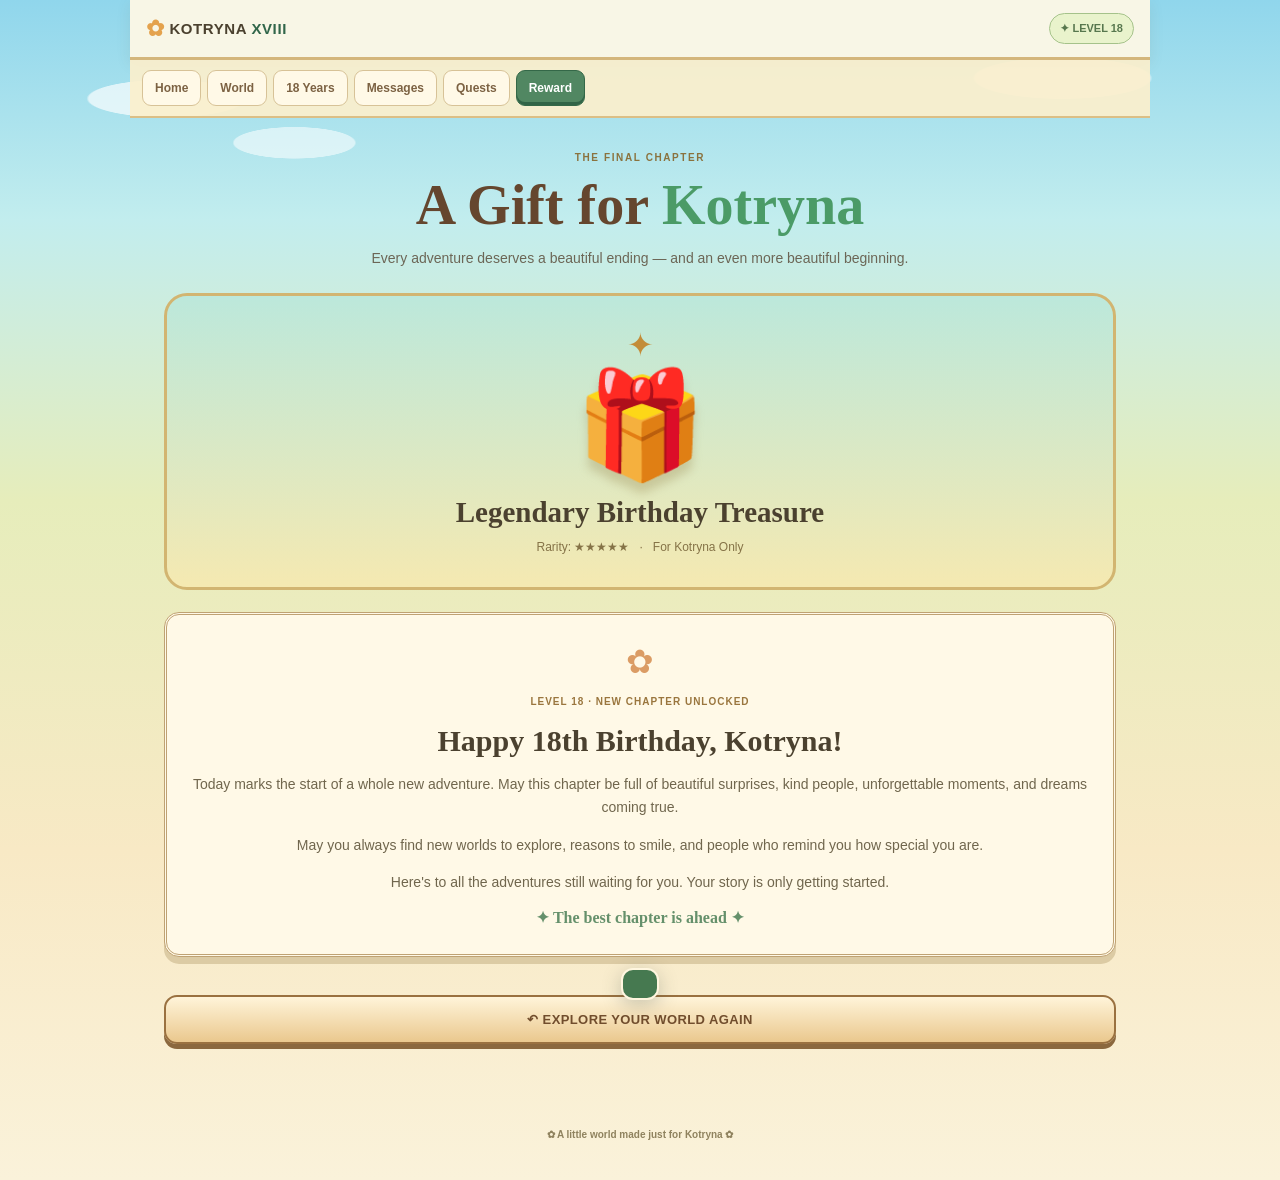
==== commit 085cd589: "Add files via upload" ====
--- a/finale.html
+++ b/finale.html
@@ -3,31 +3,49 @@
 <head>
   <meta charset="UTF-8">
   <meta name="viewport" content="width=device-width, initial-scale=1, viewport-fit=cover">
-  <meta name="theme-color" content="#111e2d">
-  <title>Legendary Reward · Kotryna XVIII</title>
-  <link rel="stylesheet" href="style.css?v=5">
-  <script src="main.js?v=5" defer></script>
+  <meta name="theme-color" content="#f4e8c2">
+  <meta name="description" content="A birthday adventure for Kotryna — Level 18 unlocked.">
+  <title>Birthday Reward · Kotryna's Adventure</title>
+  <link rel="stylesheet" href="style.css?v=11">
+  <script src="main.js?v=11" defer></script>
 </head>
 <body data-page="finale.html">
-  <div class="stars-bg" aria-hidden="true"></div>
+  <div class="clouds" aria-hidden="true"></div>
   <div class="game-shell">
     <header class="topbar">
-      <a class="crest" href="world.html"><span class="crest-icon">✦</span><span>KOTRYNA <b>XVIII</b></span></a>
-      <div class="top-stats"><span class="coin">✧ <b id="starTotal">0</b></span><span class="player-level">LVL 18</span></div>
+      <a class="brand" href="index.html"><span class="brand-star">✿</span> KOTRYNA <b>XVIII</b></a>
+      <div class="level-pill">✦ LEVEL 18</div>
+      <button id="menuToggle" class="menu-toggle" aria-label="Toggle navigation" aria-expanded="false">☰</button>
     </header>
+    <nav class="top-nav" id="topNav" aria-label="Main menu">
+          <a class="nav-item " href="index.html">Home</a>
+          <a class="nav-item " href="world.html">World</a>
+          <a class="nav-item " href="journey.html">18 Years</a>
+          <a class="nav-item " href="videos.html">Messages</a>
+          <a class="nav-item " href="game.html">Quests</a>
+          <a class="nav-item current" href="finale.html">Reward</a>
+    </nav>
     <main class="screen">
-<section class="screen-heading"><div class="eyebrow">★ FINAL CHAPTER</div><h1>Legendary <em>Reward</em></h1><p>Every great journey deserves a magical ending.</p></section>
-<section class="finale-card ornate"><div class="treasure-glow"><span class="treasure">🎁</span><span class="treasure-spark">✦ ✧ ✦</span></div><div class="rarity">★★★★★ <span>LEGENDARY DROP</span></div><h2>A New Adventure Begins</h2><p>Happy 18th birthday, Kotryna!</p><p>May this year bring you incredible adventures, beautiful surprises, unforgettable memories, and all the happiness your heart can hold.</p><p>May you always be surrounded by people who love you, worlds worth exploring, and, of course, plenty of cats. 🐾</p><p class="gold-text">The best chapters are still ahead of you.</p><div class="seals">✦ &nbsp; LEVEL 18 UNLOCKED &nbsp; ✦</div></section>
-<div class="tip"><span>🐈</span><span>Thanks for exploring this little world, legendary traveler.</span></div>
-<a class="game-button secondary wide" href="world.html">RETURN TO ADVENTURE MAP ↺</a>
-</main>
+      <section class="screen-heading"><span class="chapter-kicker">THE FINAL CHAPTER</span><h1>A Gift for <em>Kotryna</em></h1><p>Every adventure deserves a beautiful ending — and an even more beautiful beginning.</p></section>
+      <section class="treasure-scene">
+        <div class="treasure-sun">✦</div>
+        <div class="treasure-box">🎁</div>
+        <h2>Legendary Birthday Treasure</h2>
+        <p>Rarity: ★★★★★ &nbsp; · &nbsp; For Kotryna Only</p>
+      </section>
+      <section class="letter-paper">
+        <div class="letter-stamp">✿</div>
+        <small>LEVEL 18 · NEW CHAPTER UNLOCKED</small>
+        <h2>Happy 18th Birthday, Kotryna!</h2>
+        <p>Today marks the start of a whole new adventure. May this chapter be full of beautiful surprises, kind people, unforgettable moments, and dreams coming true.</p>
+        <p>May you always find new worlds to explore, reasons to smile, and people who remind you how special you are.</p>
+        <p>Here's to all the adventures still waiting for you. Your story is only getting started.</p>
+        <strong>✦ The best chapter is ahead ✦</strong>
+      </section>
+      <a href="world.html" class="game-button secondary wide">↶ EXPLORE YOUR WORLD AGAIN</a>
+    </main>
+    <footer class="site-footer">✿ A little world made just for Kotryna ✿</footer>
   </div>
-  <nav class="bottom-nav" aria-label="Main navigation"><a href="index.html" class="nav-link " aria-label="Home"><span>⌂</span><small>Home</small></a>
-<a href="world.html" class="nav-link " aria-label="Map"><span>✧</span><small>Map</small></a>
-<a href="journey.html" class="nav-link " aria-label="Story"><span>◈</span><small>Story</small></a>
-<a href="videos.html" class="nav-link " aria-label="Voices"><span>✉</span><small>Voices</small></a>
-<a href="game.html" class="nav-link " aria-label="Quests"><span>⚔</span><small>Quests</small></a>
-<a href="finale.html" class="nav-link selected" aria-label="Reward"><span>★</span><small>Reward</small></a></nav>
-  <div id="toast" class="toast" role="status" aria-live="polite"></div>
+  <div class="toast" id="toast" role="status" aria-live="polite"></div>
 </body>
-</html>+</html>
--- a/style.css
+++ b/style.css
@@ -1,144 +1,265 @@
-@import url('https://fonts.googleapis.com/css2?family=Cinzel:wght@500;600;700&family=Nunito+Sans:wght@400;500;600;700;800;900&display=swap');
+/* Kotryna's sunlit fantasy adventure — fully mobile-first */
 :root {
-  --bg: #101c2b;
-  --panel: #1b2a39;
-  --panel-2: #213748;
-  --line: rgba(229, 206, 143, .37);
-  --gold: #e9d49b;
-  --gold-deep: #c69f59;
-  --cream: #fbefd8;
-  --muted: #bac9d0;
-  --mint: #8fdbc3;
+  --ink: #4b412f;
+  --muted: #7c735f;
+  --cream: #fffaf0;
+  --paper: #fff6de;
+  --line: #d9bd86;
+  --brown: #876039;
+  --green: #50875c;
+  --green-dark: #31664a;
+  --gold: #d5a548;
+  --pink: #eea5ac;
+  --shadow: 0 10px 0 #b89c7440, 0 18px 28px #5e58322c;
 }
 * { box-sizing: border-box; }
 html { scroll-behavior: smooth; }
 body {
   margin: 0;
-  min-width: 320px;
-  color: var(--cream);
-  background: var(--bg);
-  font-family: 'Nunito Sans', system-ui, sans-serif;
-  -webkit-tap-highlight-color: transparent;
-}
-button, a { touch-action: manipulation; }
+  color: var(--ink);
+  font-family: 'Trebuchet MS', Verdana, sans-serif;
+  background: linear-gradient(#90d6ec 0, #c2edee 220px, #e6edbb 500px, #f8e9c5 850px, #faf2da 100%);
+  min-height: 100vh;
+}
+button, a { -webkit-tap-highlight-color: transparent; }
 a { color: inherit; text-decoration: none; }
 button { font: inherit; cursor: pointer; }
-button:focus-visible, a:focus-visible { outline: 2px solid var(--mint); outline-offset: 3px; }
 .hidden { display: none !important; }
-.stars-bg {
+.clouds {
   position: fixed;
-  inset: 0;
+  inset: 0 0 auto;
+  height: 340px;
   pointer-events: none;
   z-index: -1;
   background:
-    radial-gradient(circle at 15% 18%, rgba(161, 196, 185, .16), transparent 32%),
-    radial-gradient(circle at 90% 60%, rgba(129, 169, 164, .09), transparent 34%),
-    radial-gradient(circle at 30% 80%, rgba(181, 151, 99, .09), transparent 32%),
-    radial-gradient(circle, rgba(255,255,255,.24) 1px, transparent 1.2px) 9px 12px / 78px 87px,
-    linear-gradient(155deg, #152b3d, #101a29 70%);
-}
-.game-shell { max-width: 940px; min-height: 100dvh; margin: 0 auto; }
+    radial-gradient(ellipse 80px 19px at 13% 29%, #ffffffa9 97%, transparent),
+    radial-gradient(ellipse 62px 16px at 23% 42%, #ffffff8a 97%, transparent),
+    radial-gradient(ellipse 90px 21px at 83% 23%, #ffffff96 97%, transparent);
+}
+.game-shell { max-width: 1020px; margin: auto; min-height: 100vh; }
 .topbar {
-  height: 68px;
   display: flex;
+  align-items: center;
+  gap: 10px;
   justify-content: space-between;
+  padding: 13px 16px;
+  background: #fff8e6ee;
+  border-bottom: 3px solid #d4b67c;
+  box-shadow: 0 4px 14px #61523518;
+}
+.brand { font-weight: 900; letter-spacing: .04em; font-size: 15px; white-space: nowrap; }
+.brand b { color: var(--green-dark); }
+.brand-star { font-size: 22px; color: #e4a24d; vertical-align: -2px; }
+.level-pill { font-size: 11px; font-weight: 900; color: #57774e; background: #e9f3cc; border: 1px solid #a5c28a; border-radius: 30px; padding: 8px 10px; }
+.menu-toggle { background: #fff4d8; border: 2px solid #d6b981; border-radius: 10px; width: 38px; height: 36px; color: #795a32; font-size: 20px; }
+.top-nav {
+  display: flex;
+  gap: 6px;
+  overflow-x: auto;
+  padding: 10px 12px;
+  background: #fbefcded;
+  border-bottom: 2px solid #dbbf86;
+  scrollbar-width: none;
+}
+.top-nav::-webkit-scrollbar { display: none; }
+.nav-item {
+  flex: 0 0 auto;
+  padding: 10px 12px;
+  border-radius: 9px;
+  border: 1px solid #d7c297;
+  background: #fff9e7;
+  font-weight: 800;
+  color: #7c6243;
+  font-size: 12px;
+}
+.nav-item.current { background: #518762; color: white; border-color: #346848; box-shadow: inset 0 -3px #316447; }
+.screen { padding: 20px 14px 35px; }
+.screen-heading { text-align: center; max-width: 680px; margin: 4px auto 22px; }
+.chapter-kicker { display: block; letter-spacing: .16em; font-weight: 900; color: #8a723e; font-size: 10px; margin-bottom: 12px; }
+h1, h2, h3, p { margin-top: 0; }
+h1, h2 { font-family: Georgia, 'Times New Roman', serif; }
+h1 { font-size: clamp(33px, 8vw, 56px); line-height: 1.08; margin-bottom: 12px; color: #65462e; }
+h1 em, h2 em { font-style: normal; color: #4b9b67; }
+p { line-height: 1.65; }
+.screen-heading p { max-width: 540px; margin: 0 auto; color: #6c6656; font-size: 14px; }
+.game-button {
+  display: inline-flex;
+  justify-content: center;
   align-items: center;
-  gap: 12px;
-  padding: 10px 17px;
-  border-bottom: 1px solid var(--line);
-  background: rgba(13, 27, 40, .88);
-}
-.crest { display: flex; align-items: center; gap: 10px; color: var(--gold); font-family: Cinzel, Georgia, serif; font-size: 13px; letter-spacing: 1px; white-space: nowrap; }
-.crest b { color: white; }
-.crest-icon { display: grid; place-items: center; height: 37px; width: 37px; border: 1px solid var(--gold-deep); border-radius: 50%; font-size: 23px; }
-.top-stats { display: flex; align-items: center; gap: 7px; font-size: 12px; white-space: nowrap; }
-.coin, .player-level { border: 1px solid var(--line); border-radius: 18px; padding: 6px 9px; background: #213747; color: var(--gold); font-weight: 800; }
-.screen { padding: 26px 18px 130px; }
-h1, h2, h3, p { margin-top: 0; }
-h1, h2, h3 { font-family: Cinzel, Georgia, serif; font-weight: 600; }
-h1 { font-size: clamp(30px, 7.8vw, 52px); line-height: 1.15; margin: 10px 0 12px; }
-h2 { font-size: clamp(20px, 5vw, 27px); }
-h1 em { font-style: normal; color: var(--gold); }
-p { line-height: 1.7; color: #d5dde0; font-size: 14px; }
-.eyebrow, .section-label { font-size: 10px; font-weight: 900; letter-spacing: 2px; color: var(--gold); }
-.screen-heading { margin: 6px auto 25px; max-width: 660px; }
-.screen-heading p { max-width: 510px; }
-.ornate { position: relative; border: 1px solid var(--line); box-shadow: 0 14px 35px rgba(0,0,0,.16), inset 0 0 35px rgba(225,192,125,.035); }
-.ornate::before, .ornate::after { position: absolute; content: '✦'; font-size: 12px; color: var(--gold-deep); }
-.ornate::before { top: 5px; left: 9px; }
-.ornate::after { bottom: 5px; right: 9px; }
-.game-button {
-  display: inline-flex; justify-content: center; align-items: center; gap: 12px;
-  padding: 15px 20px; border-radius: 9px;
-  border: 1px solid #f6dc9c;
-  font-size: 12px; line-height: 1.3; font-weight: 900; letter-spacing: 1px;
-  text-align: center; min-height: 50px; transition: transform .14s, filter .14s;
-}
-.game-button:active { transform: scale(.97); }
-.game-button.primary { color: #283944; background: linear-gradient(#fff0c2,#cfaa68); box-shadow: inset 0 2px 0 #fff7d6, 0 6px 20px rgba(193,154,82,.18); }
-.game-button.secondary { color: var(--gold); background: linear-gradient(#32495b,#1c3040); }
-.game-button.wide { width: 100%; }
-.game-button.locked { opacity: .48; pointer-events: none; }
-.tiny { font-size: 11px; text-align: center; color: var(--muted); }
-.bottom-nav {
-  position: fixed; bottom: 0; left: 0; right: 0; z-index: 20;
-  display: flex; align-items: stretch; justify-content: center;
-  min-height: 72px; padding-bottom: env(safe-area-inset-bottom);
-  background: rgba(14, 29, 42, .97);
-  border-top: 1px solid var(--line);
-  backdrop-filter: blur(16px);
-}
-.nav-link { flex: 1; max-width: 115px; display: flex; flex-direction: column; align-items: center; justify-content: center; gap: 2px; padding: 7px 1px; color: #a6b4bc; font-size: 23px; }
-.nav-link small { font-size: 9px; letter-spacing: .15px; }
-.nav-link.selected { color: var(--gold); background: rgba(218,182,113,.12); border-top: 2px solid var(--gold); }
-.hero-intro { text-align: center; min-height: calc(100dvh - 240px); padding: 27px 0 32px; position: relative; overflow: hidden; }
-.hero-intro h1 { font-size: clamp(34px, 9vw, 64px); }
-.hero-intro p { max-width: 370px; margin: 0 auto 19px; }
-.hero-intro .game-button { max-width: 370px; }
-.hero-art { position: relative; height: 170px; width: 240px; margin: 20px auto -8px; }
-.cat-icon { font-size: 100px; position: relative; z-index: 2; filter: drop-shadow(0 0 25px rgba(255,210,119,.2)); }
-.moon { font-size: 195px; position: absolute; top: -42px; left: 13px; color: #c4b6a1; opacity: .3; }
-.spark { position: absolute; color: var(--gold); font-size: 33px; animation: float 3s ease-in-out infinite; }
-.spark.one { left: 3px; top: 5px; }.spark.two { right: 0; bottom: 18px; animation-delay: 1s; }
-.level-emblem { width: 75px; height: 75px; margin: 1px auto 12px; display: grid; place-items: center; border-radius: 50%; border: 2px solid var(--gold); color: var(--gold); font: 34px Cinzel,serif; background: radial-gradient(#334756,#1b2b39); box-shadow: 0 0 0 7px rgba(199,168,104,.08); }
-.rarity { color: #f4d786; letter-spacing: 4px; font-size: 16px; margin: 16px auto 24px; }
-.rarity span { display: block; letter-spacing: 2px; font-size: 9px; margin-top: 9px; }
-.world-banner { border-radius: 12px; display: flex; align-items: center; gap: 16px; min-height: 175px; padding: 20px; background: radial-gradient(ellipse at 18% 0%, #4f6a6d, #263e4d 68%, #162a39); margin-bottom: 29px; }
-.world-banner h2 { font-size: 20px; margin: 8px 0; }.world-banner p { margin: 0; font-size: 12px; }
-.floating-island { position: relative; min-width: 95px; height: 100px; display: grid; place-items: center; }
-.island-cat { font-size: 68px; z-index: 1; animation: float 4s ease-in-out infinite; }.island-moon { font-size: 104px; position: absolute; opacity: .3; }.island-spark { font-size: 13px; color: var(--gold); position: absolute; bottom: -6px; }
-.section-label { text-align: center; margin-bottom: 18px; }
-.destinations, .photo-timeline, .video-list { display: flex; flex-direction: column; gap: 16px; }
-.destination { display: flex; align-items: center; min-height: 112px; gap: 13px; padding: 15px; border-radius: 12px; background: linear-gradient(135deg, #263c4c,#1a2e3d); border: 1px solid var(--line); box-shadow: 0 9px 20px rgba(0,0,0,.1); }
-.dest-icon { display: grid; place-items: center; flex: 0 0 60px; width: 60px; height: 66px; color: var(--gold); font-size: 34px; border: 1px solid var(--line); border-radius: 10px; background: #182b39; }
-.dest-copy { display: flex; flex: 1; flex-direction: column; gap: 4px; min-width: 0; }.dest-copy small { color: var(--gold-deep); font-size: 9px; font-weight: 900; letter-spacing: 1px; }.dest-copy strong { font-family: Cinzel,Georgia,serif; font-size: 16px; }.dest-copy span { color: var(--muted); font-size: 12px; }.dest-arrow { color: var(--gold); font-size: 23px; }
-.tip { display: flex; align-items: center; gap: 12px; border: 1px solid rgba(155,210,203,.22); padding: 15px; background: rgba(101,161,157,.09); border-radius: 10px; color: #d3e4e2; font-size: 13px; margin: 20px 0; }.tip > span:first-child { font-size: 25px; }
-.story-player { display: flex; align-items: center; padding: 15px; gap: 13px; border-radius: 12px; margin: 22px 0; background: #203848; }.story-player > div:nth-child(2) { flex: 1; }.story-player strong { font-size: 14px; display: block; }.story-player small { font-size: 11px; color: var(--muted); }.player-symbol { color: var(--gold); font-size: 33px; }
-.round-button { border: 1px solid var(--gold); color: var(--gold); background: #162c3a; width: 47px; height: 47px; border-radius: 50%; font-size: 20px; }
-.progress-caption { display: flex; justify-content: space-between; font-size: 10px; letter-spacing: 1px; color: var(--gold); margin: 20px 1px 6px; }.progress-rail { width: 100%; height: 9px; padding: 2px; background: #0f1e2d; border: 1px solid #62716a; border-radius: 30px; margin-bottom: 25px; }.progress-fill { height: 100%; width: 0; border-radius: 20px; background: linear-gradient(90deg, #74bba9, #f2d692); transition: width .3s; }
-.photo-card { width: 100%; max-width: 680px; margin: 0 auto; padding: 17px; background: linear-gradient(#263d4c,#1a2c3a); border: 1px solid var(--line); border-radius: 14px; position: relative; }.photo-card::before { content: '✦'; position: absolute; top: 8px; left: 10px; color: var(--gold); }
-.photo-top { display: flex; justify-content: space-between; align-items: center; padding: 8px 8px 13px; }.photo-top small { font-size: 10px; color: var(--gold); letter-spacing: 1px; }.photo-top span { color: #a5bbb9; font-size: 11px; }
-.photo-frame { width: 100%; border: 4px double rgba(229, 206, 143, .5); border-radius: 8px; min-height: 140px; background: #101e2b; overflow: hidden; display: grid; place-items: center; }
-.photo-frame img { display: block; width: 100%; height: auto; max-height: 660px; object-fit: contain; }.photo-card h2 { text-align: center; font-size: 20px; margin: 15px 0 2px; }.photo-card p { font-size: 11px; text-align: center; letter-spacing: 1px; color: var(--gold); margin: 0; }
-.photo-missing { padding: 42px 10px; text-align: center; color: var(--muted); font-size: 13px; }.photo-missing span { display: block; font-size: 33px; margin-bottom: 7px; }.photo-missing code { font-size: 11px; color: var(--gold); }
-.end-marker { text-align: center; margin: 35px 0; }.end-marker > span { font-size: 34px; color: var(--gold); }.end-marker .game-button { margin-top: 10px; }
-.npc-intro { display: flex; gap: 12px; padding: 14px; border-radius: 12px; background: rgba(143,219,195,.1); border: 1px solid rgba(143,219,195,.25); margin-bottom: 23px; }.npc-cat { font-size: 45px; }.npc-intro p { margin: auto 0; }
-.video-card { padding: 17px; background: linear-gradient(140deg,#263e4c,#1c2e3b); border: 1px solid var(--line); border-radius: 12px; }.video-top { display: flex; align-items: center; gap: 12px; }.video-avatar { width: 54px; height: 54px; display: grid; place-items: center; font-size: 27px; border: 1px solid var(--line); border-radius: 50%; background: #162a39; }.video-top div { flex: 1; }.video-top small { display: block; color: var(--gold); font-size: 10px; letter-spacing: 1.2px; }.video-top strong { display: block; font: 18px Cinzel,serif; }.video-status { color: var(--muted); font-size: 11px; }.video-card video { display: block; width: 100%; margin-top: 14px; border-radius: 9px; background: #0f1e2d; max-height: 520px; }.video-card .video-trigger { width: 100%; margin-top: 14px; }
-.player-panel { background: linear-gradient(110deg,#283f50,#1d2c3c); border-radius: 12px; padding: 20px 15px; display: flex; gap: 14px; align-items: center; margin-bottom: 23px; }.avatar-ring { font-size: 46px; border-radius: 50%; border: 2px solid var(--gold-deep); width: 70px; height: 70px; flex: 0 0 70px; display: grid; place-items: center; background: #1a2c39; }.player-copy { flex: 1; min-width: 0; }.player-copy small { font-size: 9px; color: var(--gold); letter-spacing: 1px; }.player-copy strong { display: block; margin: 4px 0; font-size: 14px; }.health-bar { height: 8px; border-radius: 10px; border: 1px solid #8aaf9c; background: #102333; overflow: hidden; margin: 7px 0; }.health-bar span { display: block; width: 100%; height: 100%; background: linear-gradient(90deg,#65be92,#c3d987); }.power { color: var(--gold); font-size: 25px; text-align: center; }.power span { font-size: 9px; display: block; }
-.quest-summary { display: flex; justify-content: space-between; color: var(--gold); font-size: 11px; letter-spacing: 1px; }.quest-tabs { display: grid; grid-template-columns: repeat(3, minmax(0,1fr)); gap: 7px; margin: 23px 0 13px; }.quest-tab { background: #1c3040; color: var(--muted); border: 1px solid var(--line); border-radius: 10px; min-height: 65px; padding: 9px 3px; font-size: 11px; font-weight: 800; }.quest-tab span { display: block; font-size: 24px; margin-bottom: 2px; }.quest-tab.active { background: linear-gradient(145deg,#4b5d5b,#243b46); color: var(--cream); border-color: var(--gold); }
-.trial-panel { border-radius: 12px; padding: 20px 15px; background: linear-gradient(145deg,#283d4b,#172c3b); }.trial-title { display: flex; gap: 14px; align-items: center; }.trial-title small { font-size: 10px; color: var(--gold); letter-spacing: 1px; }.trial-title h2 { margin: 2px 0 0; font-size: 22px; }.quest-number { width: 48px; height: 48px; display: grid; place-items: center; font: 23px Cinzel,serif; border-radius: 50%; border: 1px solid var(--gold); color: var(--gold); }.trial-panel > p { margin: 18px 0; }.battle-hud { display: flex; justify-content: space-between; gap: 12px; color: var(--gold); font-size: 12px; font-weight: 900; margin: 14px 0; }
-.star-arena { height: 285px; overflow: hidden; border: 1px solid rgba(230,203,145,.42); border-radius: 12px; position: relative; background: radial-gradient(circle at 50% 60%,#334d58,#14273b 65%); margin: 13px 0; touch-action: manipulation; }.star-arena::before { position: absolute; inset: 10px; content: ''; border: 1px dashed rgba(232,209,151,.15); border-radius: 50%; pointer-events: none; }.arena-hint { display: grid; place-items: center; height: 100%; color: var(--muted); font-size: 13px; text-align: center; padding: 20px; }.falling-star { position: absolute; padding: 0; border: none; background: transparent; font-size: 45px; color: #ffe6a3; filter: drop-shadow(0 0 8px #e9b64c); width: 58px; height: 58px; animation: pulse 1s ease-in-out infinite; }
-.cat-portrait { text-align: center; font-size: 100px; padding: 15px; animation: float 3s ease-in-out infinite; }.cat-dialogue { padding: 15px; border-radius: 10px; border: 1px solid var(--line); background: #1a303e; text-align: center; font-size: 14px; }.treat-grid { display: grid; grid-template-columns: repeat(3,1fr); gap: 9px; margin-top: 18px; }.treat-grid button { padding: 14px 5px; background: #20394b; border: 1px solid var(--line); border-radius: 10px; color: var(--gold); font-size: 36px; }.treat-grid small { display: block; font-size: 11px; margin-top: 5px; color: var(--cream); }
-.rune-grid { display: grid; grid-template-columns: repeat(4,1fr); gap: 9px; margin: 13px 0 19px; }.rune-tile { aspect-ratio: 0.82; display: grid; place-items: center; border-radius: 9px; font-size: clamp(23px,7vw,44px); border: 1px solid var(--gold-deep); background: linear-gradient(135deg,#3a5262,#1b3042); color: var(--gold); transition: transform .2s; }.rune-tile.open { background: #536e6b; }.rune-tile.matched { background: #315b54; border-color: #98deb4; color: #fff4cd; }.rune-tile:disabled { opacity: 1; }
-.rewards-panel { border: 1px solid var(--line); background: rgba(26,45,58,.82); border-radius: 12px; margin-top: 22px; padding: 19px 15px; }.rewards { display: grid; grid-template-columns: repeat(3,1fr); gap: 10px; margin: 20px 0; }.reward { text-align: center; padding: 12px 3px; border: 1px solid var(--line); border-radius: 8px; opacity: .48; }.reward.earned { opacity: 1; background: rgba(225,200,125,.09); }.reward div { font-size: 26px; }.reward small { display: block; margin-top: 6px; font-size: 10px; }
-.finale-card { max-width: 700px; margin: auto; padding: 27px 22px; border-radius: 15px; text-align: center; background: radial-gradient(ellipse at 50% 5%,#49615e,#253a48 46%,#172a3b); }.treasure-glow { position: relative; padding: 30px 0 10px; }.treasure { font-size: 102px; display: block; filter: drop-shadow(0 0 25px #bb9961); animation: float 3s ease-in-out infinite; }.treasure-spark { color: var(--gold); letter-spacing: 19px; }.finale-card h2 { font-size: 26px; }.finale-card p { max-width: 520px; margin: 0 auto 18px; }.finale-card .gold-text { color: var(--gold); font-weight: 800; }.seals { padding: 17px; border-top: 1px solid var(--line); color: var(--gold); font-size: 12px; letter-spacing: 2px; }
-.toast { position: fixed; z-index: 50; left: 50%; bottom: calc(91px + env(safe-area-inset-bottom)); transform: translateX(-50%); max-width: min(90vw,420px); background: #e9d49b; color: #23333c; padding: 13px 19px; border-radius: 10px; font-weight: 900; font-size: 13px; box-shadow: 0 10px 30px #0008; text-align: center; display: none; }.toast.show { display: block; }
-@keyframes float { 50% { transform: translateY(-9px); } }@keyframes pulse { 50% { transform: scale(1.13); } }
-@media(min-width:700px) {
-  .screen { padding: 42px 40px 125px; }
-  .bottom-nav { max-width: 940px; margin: 0 auto; border-left: 1px solid var(--line); border-right: 1px solid var(--line); }
-  .destinations { display: grid; grid-template-columns: repeat(2,minmax(0,1fr)); }
-  .video-list { display: grid; grid-template-columns: repeat(2,minmax(0,1fr)); }
-  .screen-heading { text-align: center; }.screen-heading p { margin-left: auto; margin-right: auto; }
-}
-@media(prefers-reduced-motion:reduce) { *, *::before, *::after { animation-duration: .01ms !important; scroll-behavior: auto !important; } }
+  gap: 8px;
+  border-radius: 13px;
+  border: 2px solid #9a7140;
+  min-height: 49px;
+  padding: 13px 16px;
+  font-weight: 900;
+  font-size: 13px;
+  letter-spacing: .03em;
+  text-align: center;
+  box-shadow: 0 5px 0 #8b683e;
+  transition: transform .12s ease;
+}
+.game-button:active { transform: translateY(3px); box-shadow: 0 2px 0 #8b683e; }
+.game-button.primary { color: white; background: linear-gradient(#70b87c,#3b885e); border-color: #38764f; box-shadow: 0 5px 0 #2e6747; }
+.game-button.secondary { color: #714d2d; background: linear-gradient(#fff4d9,#eac88e); }
+.game-button.large { padding: 17px 19px; }
+.game-button.wide { width: 100%; margin-top: 16px; }
+.game-button.locked { opacity: .65; }
+.hero {
+  padding: 30px 20px 38px;
+  min-height: 580px;
+  border-radius: 28px;
+  border: 4px solid #f8f0cc;
+  outline: 2px solid #a6c68a;
+  text-align: center;
+  background:
+    radial-gradient(circle at 81% 13%, #fff4a7 0 38px, transparent 40px),
+    linear-gradient(170deg,transparent 49%,#87c582 49.4%,#66a36a 64%,transparent 64.4%),
+    linear-gradient(15deg,transparent 53%,#b3d18b 53.4%,#7bb16e 70%,transparent 70.4%),
+    linear-gradient(#a9e7ed,#d9f5df 56%,#cce2a4 56%,#90c989);
+  box-shadow: var(--shadow);
+}
+.sky-ornament { font-size: 24px; margin-bottom: 19px; }
+.hero h1 { color: #65462e; text-shadow: 0 3px #fff9dc; }
+.hero h1 em { color: #35865e; }
+.hero p { max-width: 550px; margin: 0 auto 25px; padding: 8px 10px; color: #564b39; background: #fff9e6a6; border-radius: 12px; }
+.hero-cat { font-size: 96px; filter: drop-shadow(0 9px 1px #55724558); margin: 10px 0; }
+.hero-bottom { margin-top: 29px; font-weight: 800; font-size: 10px; color: #5b7753; letter-spacing: .08em; }
+.intro-tiles { display: grid; grid-template-columns: repeat(3,1fr); gap: 9px; margin-top: 21px; }
+.intro-tiles > div { background: #fff6dc; border: 2px solid #dec38d; box-shadow: 0 4px #d5c39a; border-radius: 13px; padding: 14px 8px; text-align: center; font-size: 26px; }
+.intro-tiles b, .intro-tiles small { display: block; font-size: 11px; margin-top: 8px; }
+.intro-tiles small { font-size: 9px; color: var(--muted); }
+.landscape {
+  position: relative;
+  isolation: isolate;
+  height: 330px;
+  overflow: hidden;
+  border-radius: 24px;
+  border: 5px solid #fff6d9;
+  outline: 2px solid #bfa877;
+  background: linear-gradient(#91d9eb 0%,#ceefeb 48%,#b3d98a 49%,#98c578 100%);
+  box-shadow: var(--shadow);
+}
+.landscape-sun { position: absolute; font-size: 57px; color: #fff0ac; top: 5%; right: 13%; text-shadow: 0 0 20px #fff6b6; }
+.far-mountain { position: absolute; width: 190px; height: 125px; bottom: 125px; background: #a8b9a5; clip-path: polygon(0 100%, 50% 0%, 100% 100%); opacity: .7; }
+.far-mountain.left { left: -26px; }
+.far-mountain.right { right: -24px; bottom: 116px; background: #c6c49f; }
+.hill { position: absolute; border-radius: 50%; width: 120%; height: 210px; bottom: -112px; background: #80b46c; }
+.hill-a { left: -45%; bottom: -120px; background: #89c17b; }
+.hill-b { left: 15%; background: #5fa368; bottom: -122px; }
+.path-ribbon { position: absolute; bottom: -48px; left: 38%; height: 250px; width: 100px; background: #f4dfa0; clip-path: polygon(43% 100%,0 100%,22% 55%,82% 20%,90% 0,100% 0,100% 29%,57% 65%); opacity: .95; }
+.map-tree { position: absolute; z-index: 1; font-size: 27px; }
+.tree-one { left: 5%; bottom: 32px; }.tree-two { right: 8%; bottom: 38px; }.tree-three { right: 19%; top: 95px; }
+.map-pin { position: absolute; z-index: 2; display: flex; flex-direction: column; align-items: center; gap: 3px; border: 2px solid #d9b56b; border-radius: 13px; box-shadow: 0 4px #a57c52, 0 4px 14px #4d5c3a49; background: #fff9e8; padding: 7px 10px; font-size: 23px; transform: translate(-50%,-50%); }
+.map-pin small { font-size: 9px; font-weight: 900; color: #84633c; }
+.pin-story { top: 39%; left: 21%; }.pin-voices { top: 69%; left: 67%; }.pin-games { top: 27%; left: 68%; }.pin-finale { top: 73%; left: 28%; }
+.speech-panel { display: flex; align-items: center; gap: 15px; background: #fff8e3; border: 3px solid #d5b77a; border-radius: 18px; padding: 13px 15px; box-shadow: 0 5px #d7c393; margin: 23px 0; }
+.companion-cat { flex-shrink: 0; font-size: 54px; line-height: 1; }
+.speech-panel small { display: block; font-size: 10px; letter-spacing: .08em; font-weight: 900; color: #a37a39; margin-bottom: 5px; }
+.speech-panel strong { display: block; font-size: 17px; color: #5c6844; }
+.speech-panel p { font-size: 12px; line-height: 1.5; margin: 5px 0 0; }
+.section-title { margin: 23px 0 15px; text-align: center; color: #856134; font-size: 12px; letter-spacing: .14em; font-weight: 900; }
+.region-card {
+  display: flex; gap: 12px; align-items: center; padding: 15px 13px; background: #fff7e4;
+  border: 2px solid #d5b77c; border-radius: 15px; margin-bottom: 12px; box-shadow: 0 5px #dcc795;
+}
+.region-icon { font-size: 30px; background: #e7f1ce; border: 2px solid #bdd19b; border-radius: 12px; padding: 10px; }
+.region-card > span:nth-child(2) { flex: 1; min-width: 0; }
+.region-card small, .region-card strong, .region-card em { display: block; }
+.region-card small { color: #9a7c43; font-size: 9px; font-weight: 900; letter-spacing: .08em; }
+.region-card strong { font-family: Georgia, serif; font-size: 19px; margin: 4px 0; }
+.region-card em { font-style: normal; color: var(--muted); font-size: 11px; }
+.region-arrow { color: var(--green); font-size: 20px; }
+.music-panel { display: flex; gap: 12px; align-items: center; background: #fff8e7; padding: 13px; border: 2px solid #d2b781; border-radius: 16px; margin: 0 auto 25px; max-width: 650px; }
+.record { background: #d4e8bc; border-radius: 50%; height: 53px; width: 53px; display: grid; place-items: center; font-size: 26px; }
+.music-panel > div { flex: 1; min-width: 0; }
+.music-panel small, .music-panel strong, .music-panel span:not(.record) { display: block; }
+.music-panel small { color: #94703e; font-size: 9px; font-weight: 900; }
+.music-panel strong { font-size: 14px; }
+.music-panel div span { font-size: 11px; color: var(--muted); }
+.music-toggle { flex: 0 0 45px; height: 45px; border-radius: 50%; border: 2px solid #3b7451; color: white; background: var(--green); font-size: 17px; }
+.photo-timeline { display: flex; flex-direction: column; align-items: center; gap: 20px; }
+.photo-card { width: 100%; max-width: 650px; background: #fff9e9; padding: 12px; border-radius: 19px; border: 3px solid #d6b878; box-shadow: 0 7px #e0cc9c; }
+.photo-top { display: flex; justify-content: space-between; color: #9b7842; font-weight: 900; font-size: 10px; padding: 5px 3px 12px; }
+.photo-frame { background: #f2e9d6; border: 2px solid #e6c991; border-radius: 13px; min-height: 140px; display: grid; place-items: center; overflow: hidden; }
+.photo-frame img { display: block; width: 100%; height: auto; max-height: 76vh; object-fit: contain; }
+.photo-missing { padding: 40px 12px; color: var(--muted); font-size: 12px; text-align: center; }
+.photo-missing span { display: block; font-size: 35px; }
+.photo-card h2 { text-align: center; margin: 17px 0 4px; font-size: 25px; }
+.photo-card > p { text-align: center; color: #9c804a; font-size: 10px; font-weight: 900; letter-spacing: .14em; margin: 0 0 5px; }
+.video-list { display: grid; grid-template-columns: 1fr; gap: 16px; }
+.video-card { background: #fff9e8; border: 3px solid #d5b783; border-radius: 17px; padding: 18px; box-shadow: 0 5px #dcca9e; }
+.video-top { display: flex; align-items: center; gap: 13px; }
+.video-avatar { display: grid; place-items: center; font-size: 32px; background: #e1efce; width: 65px; height: 65px; border: 2px solid #bbd09c; border-radius: 50%; }
+.video-top > div { flex: 1; }
+.video-top small, .video-top strong, .video-top span { display: block; }
+.video-top small { color: #9c7645; font-weight: 900; font-size: 10px; }
+.video-top strong { font-size: 19px; font-family: Georgia,serif; margin: 4px 0; }
+.video-status { font-size: 12px; color: #887c67; }
+.video-trigger { margin-top: 15px; }
+.video-holder video { width: 100%; max-height: 60vh; margin-top: 15px; border-radius: 12px; background: #333; }
+.quest-board { border: 3px solid #d9b77b; background: #fff9e8; border-radius: 22px; padding: 14px; box-shadow: var(--shadow); }
+.quest-summary, .battle-hud { display: flex; align-items: center; justify-content: space-between; gap: 12px; font-size: 12px; font-weight: 900; }
+.quest-summary strong { color: var(--green); font-size: 18px; }
+.progress-rail { height: 14px; border-radius: 100px; background: #dddfbf; border: 2px solid #b6c69c; overflow: hidden; margin: 10px 0 19px; }
+.progress-fill { width: 0; height: 100%; background: linear-gradient(90deg,#6fbd65,#d6c963); transition: width .3s; }
+.quest-tabs { display: grid; grid-template-columns: repeat(3,1fr); gap: 6px; }
+.quest-tab { padding: 13px 5px; border-radius: 12px 12px 0 0; border: 2px solid #d5bb8b; background: #f3e9d2; color: #76654b; font-weight: 900; font-size: 11px; }
+.quest-tab.active { color: #fff; background: #5b9a6c; border-color: #3d7951; }
+.trial-panel { background: #fffef5; border: 2px solid #c8b38e; padding: 17px 12px; border-radius: 0 0 14px 14px; }
+.trial-panel > p { font-size: 12px; color: var(--muted); margin: 12px 0; }
+.trial-title { display: flex; align-items: center; gap: 12px; }
+.quest-number { display: grid; place-items: center; font-size: 18px; font-weight: 900; color: #fff; background: var(--green); border-radius: 50%; width: 45px; height: 45px; }
+.trial-title small { font-size: 9px; color: #99723c; font-weight: 900; letter-spacing: .07em; }
+.trial-title h2 { margin: 4px 0 0; font-size: 25px; }
+.battle-hud { color: #775b36; background: #f5e8c9; padding: 11px 14px; border: 2px solid #e8cd9b; border-radius: 10px; margin: 13px 0; }
+.star-arena { position: relative; height: 270px; overflow: hidden; border-radius: 14px; border: 3px solid #9bba82; background: linear-gradient(#9cdaef 0%,#d5f1e4 59%,#98c77b 60%,#7fb263 100%); }
+.star-arena::before { content: '🌼 🌼 🌱 🌼 🌿'; position: absolute; bottom: 7px; width: 100%; text-align: center; font-size: 20px; }
+.arena-hint { position: absolute; top: 40%; text-align: center; width: 100%; padding: 15px; color: #6f614c; font-weight: 900; font-size: 12px; }
+.falling-star { position: absolute; z-index: 2; display: grid; place-items: center; border: none; background: #fff7b2; color: #e3a928; font-size: 32px; width: 55px; height: 55px; border-radius: 50%; box-shadow: 0 0 0 4px #fff5a873, 0 6px 14px #a1a1436b; }
+.cat-portrait { font-size: 95px; margin: 14px auto; text-align: center; background: linear-gradient(#dcf0d1,#a8d59d); border: 2px solid #c5d09d; border-radius: 14px; padding: 25px; }
+.cat-dialogue { background: #f9efd3; border: 2px solid #e5d2aa; border-radius: 14px; padding: 13px; text-align: center; font-size: 13px; }
+.treat-grid { display: grid; grid-template-columns: repeat(3,1fr); gap: 10px; margin-top: 16px; }
+.treat-grid button { border: 2px solid #bcaa7a; border-radius: 13px; padding: 15px 5px; background: #eff4d8; font-size: 32px; box-shadow: 0 3px #c4ad7f; }
+.treat-grid small { display: block; font-size: 11px; font-weight: 900; margin-top: 7px; }
+.rune-grid { display: grid; grid-template-columns: repeat(4,1fr); gap: 8px; margin: 17px auto; max-width: 420px; }
+.rune-tile { aspect-ratio: .82; border-radius: 12px; border: 2px solid #b39c6d; background: linear-gradient(135deg,#81b17f,#e9d8a4); box-shadow: 0 4px #ac9467; font-size: 29px; color: #fffaf0; }
+.rune-tile.open, .rune-tile.matched { background: #fff3ca; color: #ae7e38; }
+.rune-tile.matched { border-color: #60966a; }
+.rewards-panel { margin-top: 20px; border-top: 2px dashed #d4bb8a; padding: 3px 0 14px; }
+.rewards { display: grid; grid-template-columns: repeat(3,1fr); gap: 9px; }
+.reward { text-align: center; background: #eee6d0; border-radius: 13px; padding: 17px 3px; filter: grayscale(.8); font-size: 27px; opacity: .65; }
+.reward.earned { background: #d2edbe; filter: none; opacity: 1; border: 1px solid #a3c28c; }
+.reward small { display: block; font-size: 10px; font-weight: 900; margin-top: 6px; }
+.treasure-scene { text-align: center; border-radius: 23px; background: linear-gradient(#bce8db,#f5e9b1); border: 3px solid #d2b571; padding: 30px 15px; }
+.treasure-sun { font-size: 32px; color: #c38c38; }
+.treasure-box { font-size: 105px; filter: drop-shadow(0 10px 5px #99884d55); }
+.treasure-scene h2 { font-size: 29px; margin: 9px 0; }
+.treasure-scene p { font-size: 12px; margin: 0; color: #857347; }
+.letter-paper { position: relative; background: #fff9e7; border: 3px double #bfa273; border-radius: 15px; padding: 27px 22px; margin: 22px 0; text-align: center; box-shadow: 0 7px #dccba4; }
+.letter-stamp { font-size: 33px; color: #db9c64; margin-bottom: 10px; }
+.letter-paper small { color: #9a763e; font-size: 10px; letter-spacing: .1em; font-weight: 900; }
+.letter-paper h2 { margin: 15px 0; font-size: 30px; }
+.letter-paper p { color: #70664d; font-size: 14px; }
+.letter-paper > strong { color: #65906b; font-family: Georgia,serif; }
+.toast { position: fixed; bottom: 20px; left: 50%; transform: translateX(-50%) translateY(120px); transition: transform .3s; z-index: 30; max-width: 90%; width: max-content; background: #467950; border: 2px solid #fff6df; color: white; box-shadow: 0 5px 19px #3a473e44; border-radius: 12px; padding: 14px 17px; font-weight: bold; font-size: 12px; }
+.toast.show { transform: translateX(-50%) translateY(0); }
+.site-footer { text-align: center; padding: 25px 15px 40px; font-size: 10px; font-weight: bold; color: #8f825e; }
+@media (min-width: 700px) {
+  .screen { padding: 30px 34px 60px; }
+  .menu-toggle { display: none; }
+  .landscape { height: 420px; }
+  .map-pin { font-size: 31px; }
+  .region-card { padding: 19px; }
+  .video-list { grid-template-columns: repeat(2,1fr); }
+  .hero { padding: 75px 35px; }
+}
+@media (max-width: 380px) {
+  .brand { font-size: 12px; }
+  .level-pill { font-size: 9px; }
+  .nav-item { font-size: 11px; padding: 9px 10px; }
+  .region-card strong { font-size: 17px; }
+  .screen { padding-inline: 11px; }
+}
+@media (prefers-reduced-motion: reduce) {
+  *, *::before, *::after { scroll-behavior: auto !important; transition: none !important; }
+}
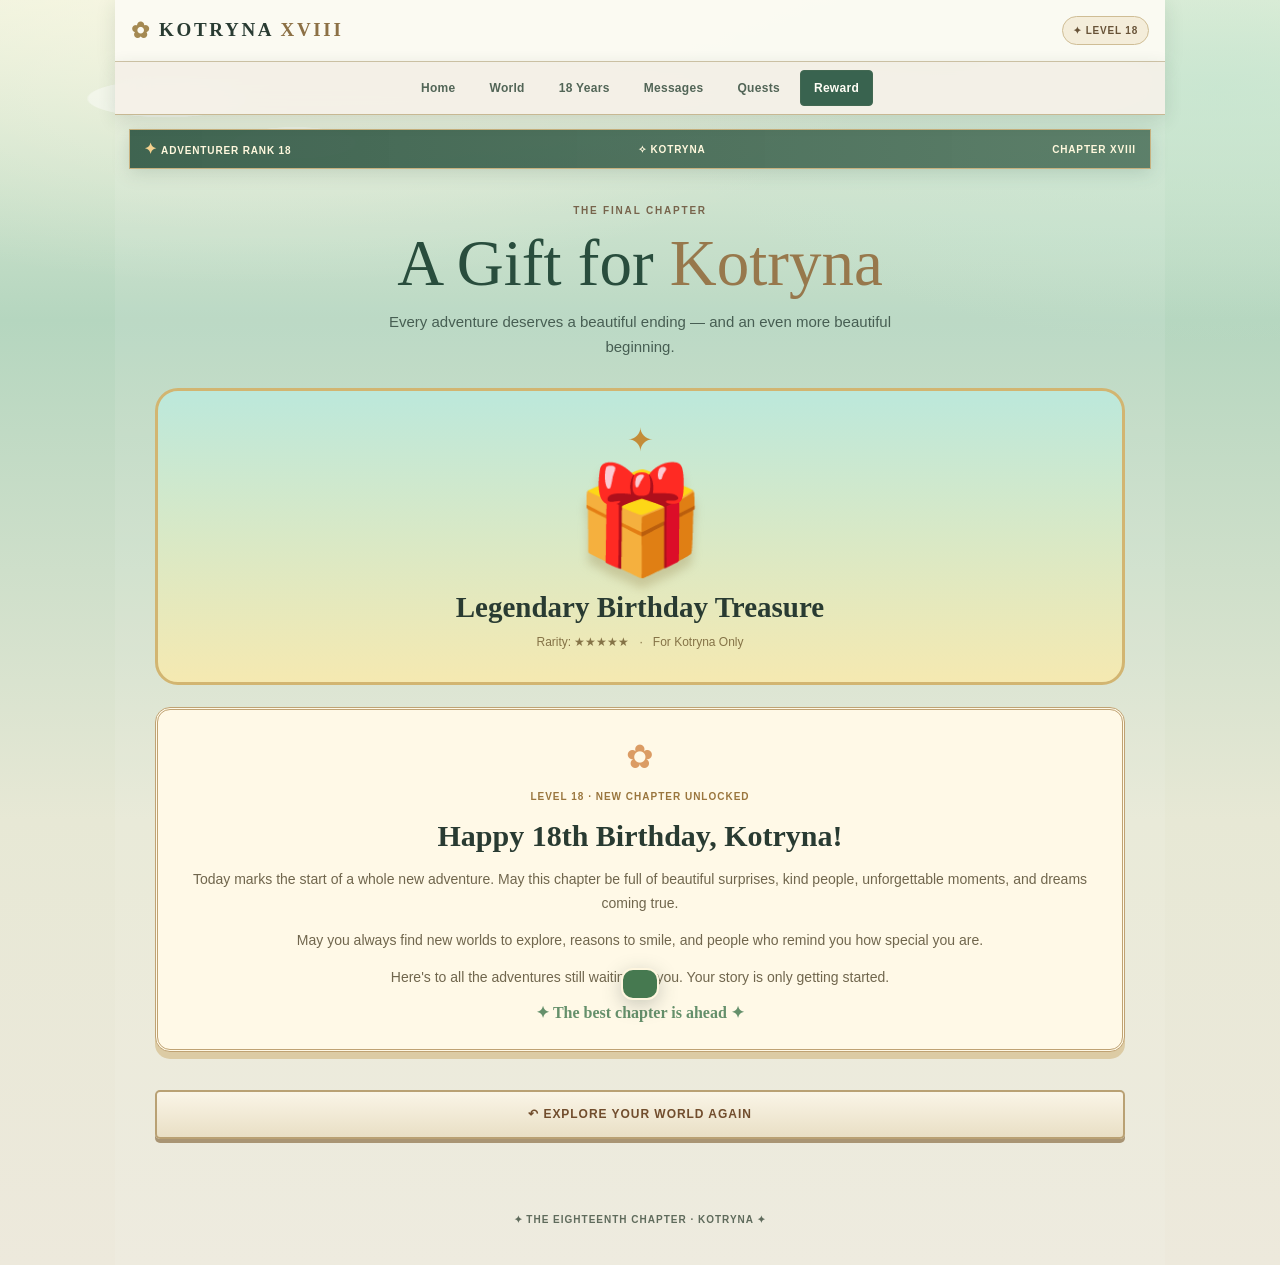
==== commit 2dc48000: "Add files via upload" ====
--- a/finale.html
+++ b/finale.html
@@ -3,11 +3,11 @@
 <head>
   <meta charset="UTF-8">
   <meta name="viewport" content="width=device-width, initial-scale=1, viewport-fit=cover">
-  <meta name="theme-color" content="#f4e8c2">
+  <meta name="theme-color" content="#eef0dd">
   <meta name="description" content="A birthday adventure for Kotryna — Level 18 unlocked.">
   <title>Birthday Reward · Kotryna's Adventure</title>
-  <link rel="stylesheet" href="style.css?v=11">
-  <script src="main.js?v=11" defer></script>
+  <link rel="stylesheet" href="style.css?v=16">
+  <script src="main.js?v=16" defer></script>
 </head>
 <body data-page="finale.html">
   <div class="clouds" aria-hidden="true"></div>
@@ -25,6 +25,12 @@
           <a class="nav-item " href="game.html">Quests</a>
           <a class="nav-item current" href="finale.html">Reward</a>
     </nav>
+
+    <div class="adventure-hud" aria-label="Player status">
+      <span><b>✦</b> ADVENTURER RANK 18</span>
+      <span>✧ KOTRYNA</span>
+      <span class="hud-realm">CHAPTER XVIII</span>
+    </div>
     <main class="screen">
       <section class="screen-heading"><span class="chapter-kicker">THE FINAL CHAPTER</span><h1>A Gift for <em>Kotryna</em></h1><p>Every adventure deserves a beautiful ending — and an even more beautiful beginning.</p></section>
       <section class="treasure-scene">
@@ -44,7 +50,7 @@
       </section>
       <a href="world.html" class="game-button secondary wide">↶ EXPLORE YOUR WORLD AGAIN</a>
     </main>
-    <footer class="site-footer">✿ A little world made just for Kotryna ✿</footer>
+    <footer class="site-footer">✦ THE EIGHTEENTH CHAPTER · KOTRYNA ✦</footer>
   </div>
   <div class="toast" id="toast" role="status" aria-live="polite"></div>
 </body>
--- a/style.css
+++ b/style.css
@@ -263,3 +263,216 @@
 @media (prefers-reduced-motion: reduce) {
   *, *::before, *::after { scroll-behavior: auto !important; transition: none !important; }
 }
+
+
+/* === VERSION XVI: bright cinematic fantasy RPG, designed for an 18-year-old === */
+:root {
+  --ink: #2e3833;
+  --muted: #69756c;
+  --cream: #f9f7ed;
+  --paper: #faf6e9;
+  --line: #c6b48e;
+  --brown: #79613d;
+  --green: #416d57;
+  --green-dark: #284e3f;
+  --gold: #b38b4b;
+  --pink: #a98989;
+  --shadow: 0 15px 38px #34453625, 0 3px 1px #b8a27733;
+}
+html { scroll-padding-top: 105px; }
+body {
+  color: #293b32;
+  font-family: "Segoe UI", "Trebuchet MS", sans-serif;
+  background:
+    radial-gradient(ellipse 900px 380px at 20% 0%, #fff9e6a8, transparent 75%),
+    radial-gradient(ellipse 700px 320px at 95% 7%, #c3e5d0b8, transparent 80%),
+    linear-gradient(180deg, #eaf1db 0, #b5d6bf 320px, #e7e8d5 820px, #ede9dc 100%);
+}
+.clouds { opacity: 0.65; }
+.game-shell {
+  max-width: 1050px;
+  background: #ffffff18;
+}
+.topbar {
+  position: relative;
+  background: #fbfaf3f5;
+  border-bottom: 1px solid #d1c5a8;
+  box-shadow: 0 4px 20px #253b3021;
+  min-height: 62px;
+}
+.brand {
+  font-family: Georgia, serif;
+  font-weight: 700;
+  letter-spacing: 0.14em;
+  font-size: clamp(13px, 3.8vw, 19px);
+}
+.brand b { color: #8c7045; }
+.brand-star { color: #a48952; }
+.level-pill {
+  color: #685338;
+  background: #f4edda;
+  border: 1px solid #cfbd95;
+  font-size: 10px;
+  letter-spacing: .08em;
+}
+.menu-toggle { display: none !important; }
+.top-nav {
+  position: sticky;
+  top: 0;
+  z-index: 30;
+  padding: 8px 12px;
+  gap: 6px;
+  background: #f5f1e8ef;
+  backdrop-filter: blur(15px);
+  border-bottom: 1px solid #c7b893;
+  box-shadow: 0 5px 18px #293f3324;
+}
+.nav-item {
+  padding: 10px 13px;
+  border-radius: 4px;
+  border: 1px solid transparent;
+  background: transparent;
+  font-size: 12px;
+  color: #526557;
+  font-weight: 700;
+  letter-spacing: .025em;
+}
+.nav-item.current {
+  background: #39634f;
+  color: #fffdf5;
+  border: 1px solid #426852;
+  box-shadow: none;
+}
+.adventure-hud {
+  display: flex;
+  align-items: center;
+  justify-content: space-between;
+  gap: 8px;
+  flex-wrap: wrap;
+  margin: 14px 14px 0;
+  padding: 10px 14px;
+  background: linear-gradient(90deg, #315845eb, #4f735de5);
+  border: 1px solid #c7b17f;
+  color: #fff8dd;
+  box-shadow: 0 4px 18px #3153402b;
+  font-size: 10px;
+  font-weight: 800;
+  letter-spacing: .085em;
+}
+.adventure-hud b { color: #f4d18e; font-size: 15px; }
+.screen { padding: 24px 16px 50px; }
+.screen-heading { margin: 12px auto 28px; }
+.chapter-kicker {
+  color: #77644c;
+  font-size: 10px;
+  letter-spacing: .18em;
+}
+h1, h2, h3 { font-family: Georgia, "Times New Roman", serif; }
+h1 { color: #294d3d; font-weight: 500; font-size: clamp(36px, 8vw, 65px); }
+h1 em, h2 em { color: #97784c; }
+.screen-heading p { font-size: 15px; color: #475e53; }
+.game-button {
+  border-radius: 5px;
+  font-size: 12px;
+  letter-spacing: .08em;
+  text-transform: uppercase;
+  box-shadow: 0 4px 0 #a79168;
+}
+.game-button.primary {
+  background: linear-gradient(#4f7b61, #315d49);
+  border-color: #bca677;
+  box-shadow: 0 4px 0 #244c3a;
+}
+.game-button.secondary {
+  background: linear-gradient(#faf5e7,#e9dfc5);
+  border-color: #b9a174;
+  box-shadow: 0 4px 0 #a99574;
+}
+.hero, .landscape {
+  border-radius: 4px;
+  outline: 2px solid #f9f4de;
+  border: 4px solid #c8b78e;
+  box-shadow: 0 18px 40px #244b382c;
+}
+.hero {
+  background:
+    radial-gradient(circle at 78% 12%, #fff9d1 0 46px, transparent 49px),
+    linear-gradient(165deg, transparent 48%, #5c9375 49%, #7ba885 63%, transparent 64%),
+    linear-gradient(12deg, transparent 49%, #a7cba5 50%, #7fb596 73%, transparent 74%),
+    linear-gradient(180deg, #b7e1e6 0, #e9f0df 53%, #9cc7a1 54%, #699b7a 100%);
+}
+.landscape {
+  background:
+    radial-gradient(circle at 77% 15%, #fff1bb 0 34px, transparent 38px),
+    linear-gradient(165deg, transparent 49%, #98b5a2 50% 59%, transparent 60%),
+    linear-gradient(18deg, transparent 50%, #96bda1 51% 66%, transparent 67%),
+    linear-gradient(180deg, #c1e2e8 0, #eef2df 48%, #9cc79e 49%, #72a37f 100%);
+}
+.companion { animation: none !important; transform: none !important; }
+.companion-cat { animation: none !important; transform: none !important; }
+.companion.speech-panel {
+  position: relative;
+  border-radius: 4px;
+  background: linear-gradient(125deg,#fdfbf2,#f0ead8);
+  border: 1px solid #c4b087;
+  box-shadow: 0 8px 25px #3b5a4425;
+}
+.region-card, .photo-card, .video-card, .trial-panel, .quest-board, .music-panel, .rewards-panel {
+  border-radius: 5px !important;
+  border-color: #c5b18b !important;
+  background: linear-gradient(145deg, #fffdf6, #f4f0e4) !important;
+  box-shadow: 0 10px 28px #4255441a !important;
+}
+.region-card { transition: background .15s ease, transform .15s ease; }
+.region-card:active { transform: translateY(2px); }
+.photo-timeline, .video-list { max-width: 710px; margin-inline: auto; }
+.photo-card { width: 100%; margin-bottom: 24px; }
+.photo-frame { background: #ece4d1; }
+.photo-frame img {
+  display: block;
+  width: 100%;
+  max-height: none;
+  height: auto;
+  object-fit: contain;
+}
+.video-card { width: 100%; margin-bottom: 24px; overflow: hidden; }
+.video-avatar { border-radius: 50%; background: #e7dfc7; color: #a88e56; }
+.video-holder { display: block; width: 100%; }
+.video-holder video {
+  display: block;
+  width: 100%;
+  max-height: 70vh;
+  background: #1b2521;
+  border-radius: 4px;
+  object-fit: contain;
+}
+.video-file-note {
+  display: block;
+  margin: 10px 0 0;
+  color: #778077;
+  font-size: 10px;
+  letter-spacing: .08em;
+  text-align: right;
+}
+.quest-tab, .rune-tile, .treat-grid button { border-radius: 5px !important; }
+.star-arena { border-radius: 4px; overflow: hidden; }
+.falling-star { touch-action: manipulation; }
+.site-footer { color: #5f6b5c; letter-spacing: .1em; }
+@media (min-width: 770px) {
+  .screen { padding-inline: 40px; }
+  .top-nav { justify-content: center; }
+}
+@media (max-width: 520px) {
+  .topbar { padding: 12px 14px; }
+  .adventure-hud { margin: 10px 10px 0; padding: 9px; font-size: 9px; }
+  .hud-realm { display: none; }
+  .screen { padding: 22px 12px 42px; }
+  .region-card { min-height: 88px; }
+  .video-holder video { max-height: 54vh; }
+  .game-button { min-height: 48px; }
+  .quest-tabs { display: grid; grid-template-columns: 1fr; }
+  .quest-tab { width: 100%; }
+}
+@media (prefers-reduced-motion: reduce) {
+  *, *::before, *::after { animation-duration: .01ms !important; transition-duration: .01ms !important; }
+}
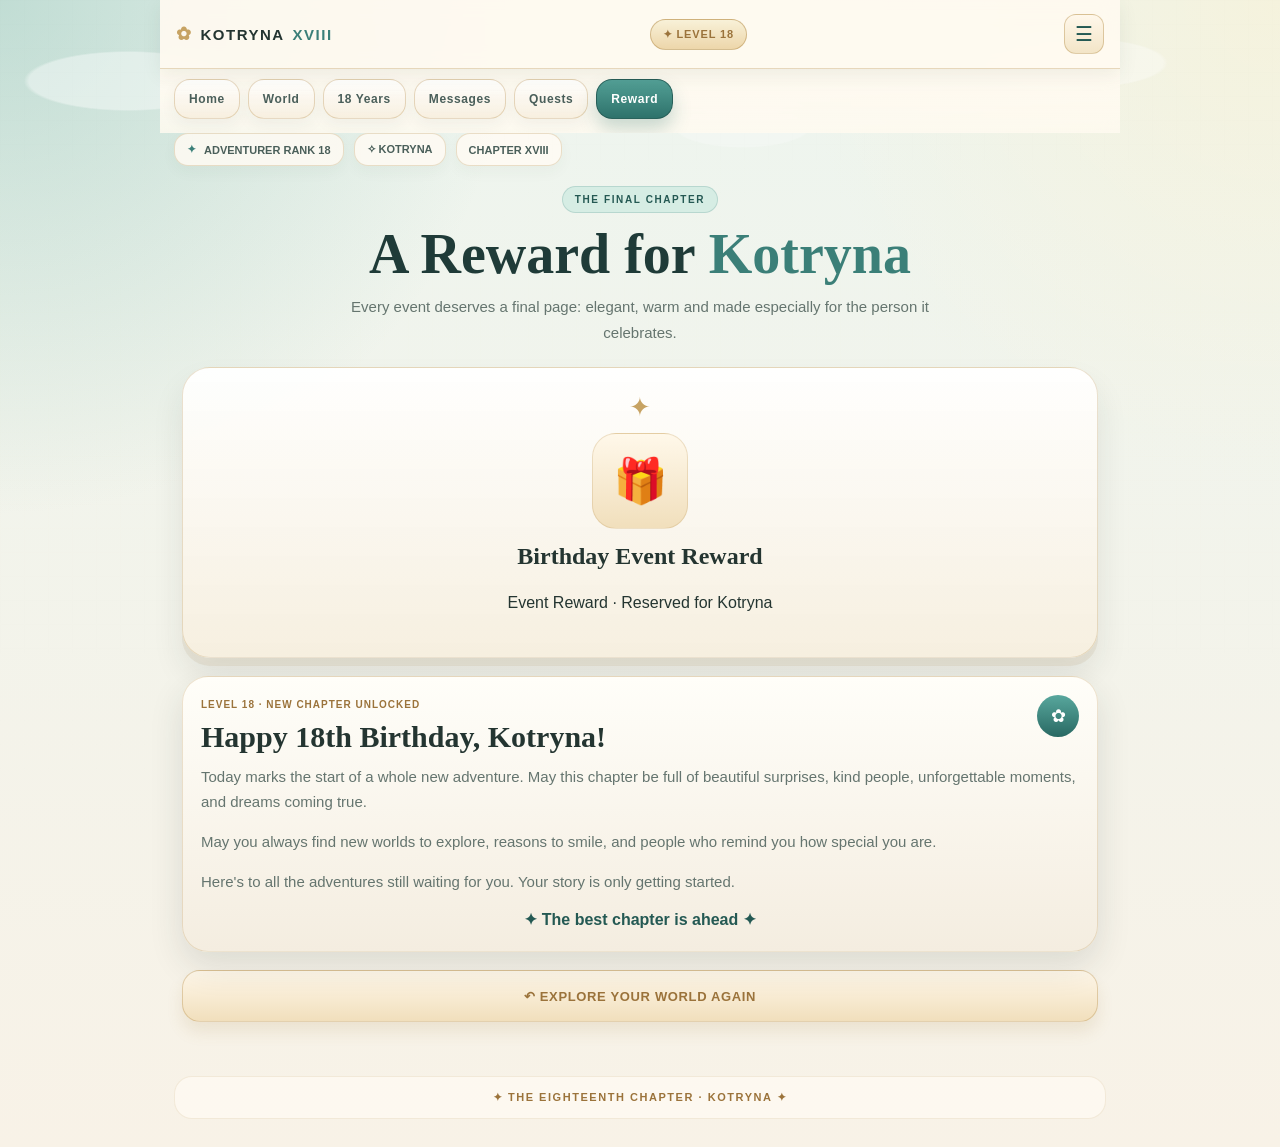
==== commit 45b264e6: "Add files via upload" ====
--- a/finale.html
+++ b/finale.html
@@ -6,8 +6,8 @@
   <meta name="theme-color" content="#eef0dd">
   <meta name="description" content="A birthday adventure for Kotryna — Level 18 unlocked.">
   <title>Birthday Reward · Kotryna's Adventure</title>
-  <link rel="stylesheet" href="style.css?v=16">
-  <script src="main.js?v=16" defer></script>
+  <link rel="stylesheet" href="style.css?v=17">
+  <script src="main.js?v=17" defer></script>
 </head>
 <body data-page="finale.html">
   <div class="clouds" aria-hidden="true"></div>
@@ -32,12 +32,12 @@
       <span class="hud-realm">CHAPTER XVIII</span>
     </div>
     <main class="screen">
-      <section class="screen-heading"><span class="chapter-kicker">THE FINAL CHAPTER</span><h1>A Gift for <em>Kotryna</em></h1><p>Every adventure deserves a beautiful ending — and an even more beautiful beginning.</p></section>
+      <section class="screen-heading"><span class="chapter-kicker">THE FINAL CHAPTER</span><h1>A Reward for <em>Kotryna</em></h1><p>Every event deserves a final page: elegant, warm and made especially for the person it celebrates.</p></section>
       <section class="treasure-scene">
         <div class="treasure-sun">✦</div>
         <div class="treasure-box">🎁</div>
-        <h2>Legendary Birthday Treasure</h2>
-        <p>Rarity: ★★★★★ &nbsp; · &nbsp; For Kotryna Only</p>
+        <h2>Birthday Event Reward</h2>
+        <p>Event Reward · Reserved for Kotryna</p>
       </section>
       <section class="letter-paper">
         <div class="letter-stamp">✿</div>
--- a/style.css
+++ b/style.css
@@ -1,478 +1,1291 @@
-/* Kotryna's sunlit fantasy adventure — fully mobile-first */
+
 :root {
-  --ink: #4b412f;
-  --muted: #7c735f;
-  --cream: #fffaf0;
-  --paper: #fff6de;
-  --line: #d9bd86;
-  --brown: #876039;
-  --green: #50875c;
-  --green-dark: #31664a;
-  --gold: #d5a548;
-  --pink: #eea5ac;
-  --shadow: 0 10px 0 #b89c7440, 0 18px 28px #5e58322c;
-}
-* { box-sizing: border-box; }
-html { scroll-behavior: smooth; }
+  --bg: #eef3e6;
+  --bg-2: #f7f3e8;
+  --ink: #243531;
+  --ink-soft: #4a5f5a;
+  --muted: #65756f;
+  --jade: #3b7f78;
+  --jade-deep: #245953;
+  --jade-soft: #d6ece7;
+  --gold: #c7a363;
+  --gold-deep: #9b733b;
+  --ivory: #fffaf0;
+  --paper: #f6efdf;
+  --line: #dec89a;
+  --line-strong: #b89456;
+  --shadow: 0 14px 34px rgba(35, 53, 49, 0.12);
+  --panel-shadow: 0 8px 0 rgba(155, 115, 59, 0.10), 0 18px 32px rgba(29, 48, 45, 0.09);
+}
+
+* {
+  box-sizing: border-box;
+}
+
+html {
+  scroll-behavior: smooth;
+}
+
 body {
   margin: 0;
   color: var(--ink);
-  font-family: 'Trebuchet MS', Verdana, sans-serif;
-  background: linear-gradient(#90d6ec 0, #c2edee 220px, #e6edbb 500px, #f8e9c5 850px, #faf2da 100%);
+  font-family: "Trebuchet MS", Arial, sans-serif;
+  background:
+    radial-gradient(circle at top left, rgba(111, 176, 162, 0.35), transparent 30%),
+    radial-gradient(circle at top right, rgba(255, 239, 199, 0.45), transparent 28%),
+    linear-gradient(180deg, #edf5ef 0%, #f8f2e7 100%);
   min-height: 100vh;
 }
-button, a { -webkit-tap-highlight-color: transparent; }
-a { color: inherit; text-decoration: none; }
-button { font: inherit; cursor: pointer; }
-.hidden { display: none !important; }
+
+button,
+a {
+  -webkit-tap-highlight-color: transparent;
+}
+
+a {
+  color: inherit;
+  text-decoration: none;
+}
+
+button {
+  font: inherit;
+  cursor: pointer;
+}
+
+.hidden {
+  display: none !important;
+}
+
 .clouds {
   position: fixed;
-  inset: 0 0 auto;
-  height: 340px;
+  inset: 0;
+  z-index: -2;
   pointer-events: none;
+  opacity: 0.65;
+  background:
+    radial-gradient(ellipse 180px 52px at 10% 9%, rgba(255,255,255,0.64) 0 55%, transparent 58%),
+    radial-gradient(ellipse 160px 44px at 84% 7%, rgba(255,255,255,0.50) 0 55%, transparent 58%),
+    radial-gradient(ellipse 120px 38px at 58% 14%, rgba(255,255,255,0.35) 0 55%, transparent 58%);
+}
+
+body::before {
+  content: "";
+  position: fixed;
+  inset: 0;
   z-index: -1;
-  background:
-    radial-gradient(ellipse 80px 19px at 13% 29%, #ffffffa9 97%, transparent),
-    radial-gradient(ellipse 62px 16px at 23% 42%, #ffffff8a 97%, transparent),
-    radial-gradient(ellipse 90px 21px at 83% 23%, #ffffff96 97%, transparent);
-}
-.game-shell { max-width: 1020px; margin: auto; min-height: 100vh; }
+  pointer-events: none;
+  background-image:
+    linear-gradient(rgba(199,163,99,0.06) 1px, transparent 1px),
+    linear-gradient(90deg, rgba(199,163,99,0.06) 1px, transparent 1px);
+  background-size: 24px 24px;
+  mask-image: linear-gradient(180deg, rgba(0,0,0,0.12), rgba(0,0,0,0));
+}
+
+.game-shell {
+  max-width: 960px;
+  margin: 0 auto;
+  min-height: 100vh;
+  padding-bottom: 28px;
+}
+
 .topbar {
+  position: sticky;
+  top: 0;
+  z-index: 50;
   display: flex;
   align-items: center;
-  gap: 10px;
   justify-content: space-between;
-  padding: 13px 16px;
-  background: #fff8e6ee;
-  border-bottom: 3px solid #d4b67c;
-  box-shadow: 0 4px 14px #61523518;
-}
-.brand { font-weight: 900; letter-spacing: .04em; font-size: 15px; white-space: nowrap; }
-.brand b { color: var(--green-dark); }
-.brand-star { font-size: 22px; color: #e4a24d; vertical-align: -2px; }
-.level-pill { font-size: 11px; font-weight: 900; color: #57774e; background: #e9f3cc; border: 1px solid #a5c28a; border-radius: 30px; padding: 8px 10px; }
-.menu-toggle { background: #fff4d8; border: 2px solid #d6b981; border-radius: 10px; width: 38px; height: 36px; color: #795a32; font-size: 20px; }
+  gap: 12px;
+  padding: 14px 16px;
+  background: rgba(255, 250, 240, 0.92);
+  backdrop-filter: blur(10px);
+  border-bottom: 1px solid rgba(184, 148, 86, 0.34);
+  box-shadow: 0 6px 18px rgba(53, 73, 70, 0.08);
+}
+
+.brand {
+  display: inline-flex;
+  align-items: center;
+  gap: 8px;
+  font-size: 15px;
+  font-weight: 900;
+  letter-spacing: 0.10em;
+  color: var(--ink);
+  text-transform: uppercase;
+}
+
+.brand b {
+  color: var(--jade);
+}
+
+.brand-star {
+  color: var(--gold);
+  font-size: 18px;
+}
+
+.level-pill {
+  flex: 0 0 auto;
+  padding: 8px 12px;
+  border-radius: 999px;
+  background: linear-gradient(180deg, #f8f1d8 0%, #edd6aa 100%);
+  border: 1px solid rgba(184, 148, 86, 0.55);
+  color: var(--gold-deep);
+  font-size: 11px;
+  font-weight: 900;
+  letter-spacing: 0.08em;
+}
+
+.menu-toggle {
+  width: 40px;
+  height: 40px;
+  border: 1px solid rgba(184, 148, 86, 0.45);
+  border-radius: 12px;
+  background: linear-gradient(180deg, #fff8eb 0%, #f3e5c7 100%);
+  color: var(--jade-deep);
+  font-size: 20px;
+}
+
 .top-nav {
-  display: flex;
-  gap: 6px;
+  position: sticky;
+  top: 69px;
+  z-index: 45;
+  display: flex;
+  gap: 8px;
   overflow-x: auto;
-  padding: 10px 12px;
-  background: #fbefcded;
-  border-bottom: 2px solid #dbbf86;
+  padding: 10px 14px 14px;
+  background: linear-gradient(180deg, rgba(255,250,240,0.95) 0%, rgba(255,250,240,0.84) 100%);
+  backdrop-filter: blur(10px);
   scrollbar-width: none;
 }
-.top-nav::-webkit-scrollbar { display: none; }
+
+.top-nav::-webkit-scrollbar {
+  display: none;
+}
+
 .nav-item {
   flex: 0 0 auto;
-  padding: 10px 12px;
-  border-radius: 9px;
-  border: 1px solid #d7c297;
-  background: #fff9e7;
+  position: relative;
+  padding: 12px 14px;
+  border-radius: 16px;
+  border: 1px solid rgba(184, 148, 86, 0.34);
+  background: linear-gradient(180deg, rgba(255,255,255,0.84) 0%, rgba(247,239,223,0.96) 100%);
+  color: var(--ink-soft);
+  font-size: 12px;
   font-weight: 800;
-  color: #7c6243;
-  font-size: 12px;
-}
-.nav-item.current { background: #518762; color: white; border-color: #346848; box-shadow: inset 0 -3px #316447; }
-.screen { padding: 20px 14px 35px; }
-.screen-heading { text-align: center; max-width: 680px; margin: 4px auto 22px; }
-.chapter-kicker { display: block; letter-spacing: .16em; font-weight: 900; color: #8a723e; font-size: 10px; margin-bottom: 12px; }
-h1, h2, h3, p { margin-top: 0; }
-h1, h2 { font-family: Georgia, 'Times New Roman', serif; }
-h1 { font-size: clamp(33px, 8vw, 56px); line-height: 1.08; margin-bottom: 12px; color: #65462e; }
-h1 em, h2 em { font-style: normal; color: #4b9b67; }
-p { line-height: 1.65; }
-.screen-heading p { max-width: 540px; margin: 0 auto; color: #6c6656; font-size: 14px; }
+  letter-spacing: 0.05em;
+  white-space: nowrap;
+  box-shadow: 0 6px 16px rgba(46, 63, 59, 0.05);
+}
+
+.nav-item.current {
+  color: #ffffff;
+  background: linear-gradient(180deg, #53a096 0%, #2e726b 100%);
+  border-color: rgba(36, 89, 83, 0.86);
+  box-shadow: 0 10px 18px rgba(46, 114, 107, 0.25);
+}
+
+.adventure-hud {
+  display: flex;
+  gap: 10px;
+  flex-wrap: wrap;
+  padding: 0 14px 8px;
+}
+
+.adventure-hud span {
+  display: inline-flex;
+  align-items: center;
+  gap: 8px;
+  padding: 9px 12px;
+  border-radius: 14px;
+  background: rgba(255, 251, 244, 0.84);
+  border: 1px solid rgba(184, 148, 86, 0.28);
+  color: var(--ink-soft);
+  font-size: 11px;
+  font-weight: 800;
+  box-shadow: 0 6px 15px rgba(50, 66, 63, 0.04);
+}
+
+.adventure-hud b {
+  color: var(--jade);
+}
+
+.hud-realm {
+  color: var(--gold-deep);
+}
+
+.screen {
+  padding: 12px 14px 34px;
+}
+
+.screen-heading {
+  margin: 0 auto 22px;
+  text-align: center;
+  max-width: 720px;
+}
+
+.chapter-kicker {
+  display: inline-block;
+  padding: 7px 12px;
+  margin-bottom: 12px;
+  border-radius: 999px;
+  background: rgba(213, 236, 228, 0.94);
+  border: 1px solid rgba(59, 127, 120, 0.20);
+  color: var(--jade-deep);
+  font-size: 10px;
+  font-weight: 900;
+  letter-spacing: 0.16em;
+  text-transform: uppercase;
+}
+
+h1,
+h2,
+h3,
+p {
+  margin-top: 0;
+}
+
+h1,
+h2,
+h3 {
+  font-family: Georgia, "Times New Roman", serif;
+}
+
+h1 {
+  margin-bottom: 10px;
+  font-size: clamp(34px, 8vw, 56px);
+  line-height: 1.06;
+  color: #1f3b38;
+}
+
+h1 em,
+h2 em {
+  font-style: normal;
+  color: var(--jade);
+}
+
+p {
+  line-height: 1.68;
+}
+
+.screen-heading p {
+  margin: 0 auto;
+  max-width: 620px;
+  color: var(--muted);
+  font-size: 15px;
+}
+
 .game-button {
   display: inline-flex;
+  align-items: center;
   justify-content: center;
+  gap: 10px;
+  min-height: 52px;
+  padding: 14px 18px;
+  border-radius: 18px;
+  border: 1px solid transparent;
+  font-size: 13px;
+  font-weight: 900;
+  letter-spacing: 0.05em;
+  text-transform: uppercase;
+  transition: transform 0.12s ease, box-shadow 0.12s ease;
+}
+
+.game-button:active {
+  transform: translateY(2px);
+}
+
+.game-button.primary {
+  color: #ffffff;
+  background: linear-gradient(180deg, #58a79d 0%, #296963 100%);
+  border-color: rgba(26, 78, 73, 0.82);
+  box-shadow: 0 10px 18px rgba(41, 105, 99, 0.26);
+}
+
+.game-button.secondary {
+  color: var(--gold-deep);
+  background: linear-gradient(180deg, #fff8ea 0%, #f1dfbc 100%);
+  border-color: rgba(184, 148, 86, 0.40);
+  box-shadow: 0 10px 16px rgba(168, 133, 73, 0.14);
+}
+
+.game-button.large {
+  min-height: 58px;
+  padding: 16px 20px;
+}
+
+.game-button.wide {
+  width: 100%;
+  margin-top: 18px;
+}
+
+.game-button.locked {
+  opacity: 0.66;
+}
+
+.hero {
+  position: relative;
+  overflow: hidden;
+  padding: 28px 20px 28px;
+  border-radius: 28px;
+  background:
+    radial-gradient(circle at top right, rgba(248, 236, 189, 0.88) 0 12%, transparent 13%),
+    radial-gradient(circle at 18% 20%, rgba(101, 178, 164, 0.16) 0 16%, transparent 17%),
+    linear-gradient(180deg, rgba(255,255,255,0.92) 0%, rgba(246,239,223,0.96) 100%);
+  border: 1px solid rgba(184, 148, 86, 0.36);
+  box-shadow: var(--panel-shadow);
+}
+
+.hero::before,
+.hero::after {
+  content: "";
+  position: absolute;
+  inset: 10px;
+  border-radius: 22px;
+  pointer-events: none;
+}
+
+.hero::before {
+  border: 1px solid rgba(184, 148, 86, 0.26);
+}
+
+.hero::after {
+  inset: auto auto 18px 18px;
+  width: 120px;
+  height: 120px;
+  background: radial-gradient(circle, rgba(59,127,120,0.12) 0 40%, transparent 42%);
+}
+
+.hero-home {
+  text-align: center;
+}
+
+.sky-ornament {
+  margin-bottom: 12px;
+  color: var(--gold-deep);
+  font-size: 14px;
+  letter-spacing: 0.3em;
+}
+
+.hero p:not(.chapter-kicker) {
+  margin: 0 auto 24px;
+  max-width: 640px;
+  color: var(--muted);
+  font-size: 15px;
+}
+
+.hero-cat {
+  margin: 6px auto 12px;
+  width: 110px;
+  height: 110px;
+  display: grid;
+  place-items: center;
+  border-radius: 50%;
+  font-size: 54px;
+  background: linear-gradient(180deg, #edf7f4 0%, #d8ebe5 100%);
+  border: 1px solid rgba(59, 127, 120, 0.20);
+  box-shadow: inset 0 0 0 6px rgba(255,255,255,0.48);
+}
+
+.hero-bottom {
+  margin-top: 20px;
+  color: var(--gold-deep);
+  font-size: 11px;
+  font-weight: 800;
+  letter-spacing: 0.12em;
+  text-transform: uppercase;
+}
+
+.intro-tiles {
+  display: grid;
+  grid-template-columns: 1fr;
+  gap: 12px;
+  margin-top: 16px;
+}
+
+.intro-tiles > div {
+  padding: 18px 16px;
+  border-radius: 22px;
+  background: linear-gradient(180deg, rgba(255,255,255,0.90) 0%, rgba(247,239,223,0.95) 100%);
+  border: 1px solid rgba(184, 148, 86, 0.24);
+  box-shadow: var(--shadow);
+  text-align: left;
+  color: var(--ink);
+  font-size: 24px;
+}
+
+.intro-tiles b,
+.intro-tiles small {
+  display: block;
+}
+
+.intro-tiles b {
+  margin-top: 8px;
+  font-size: 17px;
+  font-family: Georgia, "Times New Roman", serif;
+}
+
+.intro-tiles small {
+  margin-top: 4px;
+  color: var(--muted);
+  font-size: 13px;
+}
+
+.landscape {
+  display: grid;
+  grid-template-columns: repeat(2, minmax(0, 1fr));
+  gap: 14px;
+  padding: 18px;
+  border-radius: 28px;
+  background:
+    radial-gradient(circle at top right, rgba(87, 163, 149, 0.14), transparent 25%),
+    radial-gradient(circle at bottom left, rgba(248, 236, 189, 0.22), transparent 30%),
+    linear-gradient(180deg, rgba(255,255,255,0.92) 0%, rgba(246,239,223,0.96) 100%);
+  border: 1px solid rgba(184, 148, 86, 0.34);
+  box-shadow: var(--panel-shadow);
+  position: relative;
+  overflow: hidden;
+}
+
+.landscape::before {
+  content: "";
+  position: absolute;
+  inset: 16px;
+  border-radius: 22px;
+  border: 1px solid rgba(184, 148, 86, 0.24);
+  pointer-events: none;
+}
+
+.landscape-sun,
+.far-mountain,
+.hill,
+.path-ribbon,
+.map-tree {
+  display: none;
+}
+
+.map-pin {
+  position: relative;
+  transform: none;
+  top: auto;
+  left: auto;
+  z-index: 1;
+  display: flex;
+  flex-direction: column;
+  align-items: flex-start;
+  gap: 7px;
+  min-height: 118px;
+  padding: 16px 14px;
+  border-radius: 22px;
+  background: linear-gradient(180deg, rgba(241, 250, 247, 0.96) 0%, rgba(221, 239, 233, 0.96) 100%);
+  border: 1px solid rgba(59, 127, 120, 0.22);
+  box-shadow: 0 14px 24px rgba(46, 98, 91, 0.08);
+  color: var(--jade-deep);
+  font-size: 14px;
+  font-weight: 800;
+}
+
+.map-pin small {
+  display: block;
+  color: var(--gold-deep);
+  font-size: 10px;
+  font-weight: 900;
+  letter-spacing: 0.10em;
+}
+
+.map-pin::after {
+  content: "Open";
+  margin-top: auto;
+  color: var(--muted);
+  font-size: 12px;
+  font-weight: 700;
+}
+
+.speech-panel {
+  display: flex;
   align-items: center;
-  gap: 8px;
-  border-radius: 13px;
-  border: 2px solid #9a7140;
-  min-height: 49px;
-  padding: 13px 16px;
-  font-weight: 900;
+  gap: 14px;
+  padding: 16px;
+  margin: 18px 0 24px;
+  border-radius: 24px;
+  background: linear-gradient(180deg, rgba(255,255,255,0.92) 0%, rgba(246,239,223,0.96) 100%);
+  border: 1px solid rgba(184, 148, 86, 0.28);
+  box-shadow: var(--shadow);
+}
+
+.companion-cat {
+  flex: 0 0 70px;
+  width: 70px;
+  height: 70px;
+  display: grid;
+  place-items: center;
+  border-radius: 18px;
+  background: linear-gradient(180deg, #edf7f4 0%, #d9eee7 100%);
+  border: 1px solid rgba(59, 127, 120, 0.18);
+  font-size: 38px;
+  line-height: 1;
+}
+
+.speech-panel small {
+  display: block;
+  margin-bottom: 5px;
+  color: var(--gold-deep);
+  font-size: 10px;
+  font-weight: 900;
+  letter-spacing: 0.10em;
+}
+
+.speech-panel strong {
+  display: block;
+  margin-bottom: 4px;
+  font-size: 20px;
+  color: var(--jade-deep);
+  font-family: Georgia, "Times New Roman", serif;
+}
+
+.speech-panel p {
+  margin: 0;
+  color: var(--muted);
+  font-size: 14px;
+}
+
+.section-title {
+  margin: 8px 0 14px;
+  color: var(--gold-deep);
+  font-size: 11px;
+  font-weight: 900;
+  letter-spacing: 0.18em;
+  text-transform: uppercase;
+  text-align: center;
+}
+
+.region-card {
+  display: flex;
+  align-items: center;
+  gap: 14px;
+  padding: 15px;
+  margin-bottom: 14px;
+  border-radius: 22px;
+  background: linear-gradient(180deg, rgba(255,255,255,0.94) 0%, rgba(246,239,223,0.98) 100%);
+  border: 1px solid rgba(184, 148, 86, 0.28);
+  box-shadow: var(--shadow);
+}
+
+.region-icon {
+  flex: 0 0 56px;
+  width: 56px;
+  height: 56px;
+  display: grid;
+  place-items: center;
+  border-radius: 18px;
+  font-size: 24px;
+  background: linear-gradient(180deg, #e8f6f2 0%, #d8ebe5 100%);
+  border: 1px solid rgba(59,127,120,0.18);
+}
+
+.region-card > span:nth-child(2) {
+  flex: 1;
+  min-width: 0;
+}
+
+.region-card small,
+.region-card strong,
+.region-card em {
+  display: block;
+}
+
+.region-card small {
+  color: var(--gold-deep);
+  font-size: 10px;
+  font-weight: 900;
+  letter-spacing: 0.08em;
+}
+
+.region-card strong {
+  margin: 4px 0;
+  font-size: 20px;
+  color: var(--ink);
+  font-family: Georgia, "Times New Roman", serif;
+}
+
+.region-card em {
+  color: var(--muted);
+  font-style: normal;
   font-size: 13px;
-  letter-spacing: .03em;
+}
+
+.region-arrow {
+  color: var(--jade);
+  font-size: 20px;
+  font-weight: 900;
+}
+
+.music-panel {
+  display: flex;
+  align-items: center;
+  gap: 12px;
+  max-width: 720px;
+  margin: 0 auto 24px;
+  padding: 14px;
+  border-radius: 22px;
+  background: linear-gradient(180deg, rgba(255,255,255,0.94) 0%, rgba(246,239,223,0.98) 100%);
+  border: 1px solid rgba(184,148,86,0.28);
+  box-shadow: var(--shadow);
+}
+
+.record {
+  flex: 0 0 54px;
+  width: 54px;
+  height: 54px;
+  display: grid;
+  place-items: center;
+  border-radius: 50%;
+  background: linear-gradient(180deg, #e8f6f2 0%, #d8ebe5 100%);
+  border: 1px solid rgba(59,127,120,0.18);
+  color: var(--jade-deep);
+  font-size: 26px;
+}
+
+.music-panel > div {
+  flex: 1;
+  min-width: 0;
+}
+
+.music-panel small,
+.music-panel strong,
+.music-panel span:not(.record) {
+  display: block;
+}
+
+.music-panel small {
+  color: var(--gold-deep);
+  font-size: 10px;
+  font-weight: 900;
+  letter-spacing: 0.08em;
+}
+
+.music-panel strong {
+  margin: 2px 0;
+  font-size: 16px;
+  color: var(--ink);
+}
+
+.music-panel div span {
+  color: var(--muted);
+  font-size: 12px;
+}
+
+.music-toggle {
+  flex: 0 0 46px;
+  width: 46px;
+  height: 46px;
+  border-radius: 50%;
+  border: 1px solid rgba(36,89,83,0.60);
+  background: linear-gradient(180deg, #58a79d 0%, #296963 100%);
+  color: #fff;
+  font-size: 17px;
+  box-shadow: 0 10px 18px rgba(41, 105, 99, 0.22);
+}
+
+.photo-timeline {
+  display: flex;
+  flex-direction: column;
+  align-items: center;
+  gap: 18px;
+}
+
+.photo-card {
+  width: 100%;
+  max-width: 720px;
+  padding: 12px;
+  border-radius: 24px;
+  background: linear-gradient(180deg, rgba(255,255,255,0.95) 0%, rgba(246,239,223,0.98) 100%);
+  border: 1px solid rgba(184,148,86,0.28);
+  box-shadow: var(--shadow);
+}
+
+.photo-top {
+  display: flex;
+  justify-content: space-between;
+  gap: 12px;
+  padding: 4px 4px 10px;
+  color: var(--gold-deep);
+  font-size: 11px;
+  font-weight: 900;
+  letter-spacing: 0.06em;
+}
+
+.photo-frame {
+  display: grid;
+  place-items: center;
+  min-height: 180px;
+  overflow: hidden;
+  border-radius: 18px;
+  background: linear-gradient(180deg, #fdfbf5 0%, #ede5d4 100%);
+  border: 1px solid rgba(184, 148, 86, 0.22);
+}
+
+.photo-frame img {
+  display: block;
+  width: 100%;
+  height: auto;
+  max-height: 76vh;
+  object-fit: contain;
+}
+
+.photo-missing {
+  padding: 44px 18px;
+  color: var(--muted);
   text-align: center;
-  box-shadow: 0 5px 0 #8b683e;
-  transition: transform .12s ease;
-}
-.game-button:active { transform: translateY(3px); box-shadow: 0 2px 0 #8b683e; }
-.game-button.primary { color: white; background: linear-gradient(#70b87c,#3b885e); border-color: #38764f; box-shadow: 0 5px 0 #2e6747; }
-.game-button.secondary { color: #714d2d; background: linear-gradient(#fff4d9,#eac88e); }
-.game-button.large { padding: 17px 19px; }
-.game-button.wide { width: 100%; margin-top: 16px; }
-.game-button.locked { opacity: .65; }
-.hero {
-  padding: 30px 20px 38px;
-  min-height: 580px;
-  border-radius: 28px;
-  border: 4px solid #f8f0cc;
-  outline: 2px solid #a6c68a;
-  text-align: center;
-  background:
-    radial-gradient(circle at 81% 13%, #fff4a7 0 38px, transparent 40px),
-    linear-gradient(170deg,transparent 49%,#87c582 49.4%,#66a36a 64%,transparent 64.4%),
-    linear-gradient(15deg,transparent 53%,#b3d18b 53.4%,#7bb16e 70%,transparent 70.4%),
-    linear-gradient(#a9e7ed,#d9f5df 56%,#cce2a4 56%,#90c989);
+  font-size: 14px;
+}
+
+.photo-missing span {
+  display: block;
+  margin-bottom: 8px;
+  font-size: 24px;
+  color: var(--jade);
+}
+
+.photo-card h2 {
+  margin: 14px 0 6px;
+  color: var(--ink);
+  font-size: 24px;
+}
+
+.photo-card p {
+  margin: 0;
+  color: var(--muted);
+  font-size: 14px;
+}
+
+.video-list {
+  display: flex;
+  flex-direction: column;
+  gap: 16px;
+}
+
+.video-card {
+  width: 100%;
+  padding: 14px;
+  border-radius: 24px;
+  background: linear-gradient(180deg, rgba(255,255,255,0.95) 0%, rgba(246,239,223,0.98) 100%);
+  border: 1px solid rgba(184,148,86,0.28);
   box-shadow: var(--shadow);
 }
-.sky-ornament { font-size: 24px; margin-bottom: 19px; }
-.hero h1 { color: #65462e; text-shadow: 0 3px #fff9dc; }
-.hero h1 em { color: #35865e; }
-.hero p { max-width: 550px; margin: 0 auto 25px; padding: 8px 10px; color: #564b39; background: #fff9e6a6; border-radius: 12px; }
-.hero-cat { font-size: 96px; filter: drop-shadow(0 9px 1px #55724558); margin: 10px 0; }
-.hero-bottom { margin-top: 29px; font-weight: 800; font-size: 10px; color: #5b7753; letter-spacing: .08em; }
-.intro-tiles { display: grid; grid-template-columns: repeat(3,1fr); gap: 9px; margin-top: 21px; }
-.intro-tiles > div { background: #fff6dc; border: 2px solid #dec38d; box-shadow: 0 4px #d5c39a; border-radius: 13px; padding: 14px 8px; text-align: center; font-size: 26px; }
-.intro-tiles b, .intro-tiles small { display: block; font-size: 11px; margin-top: 8px; }
-.intro-tiles small { font-size: 9px; color: var(--muted); }
-.landscape {
-  position: relative;
-  isolation: isolate;
-  height: 330px;
+
+.video-top {
+  display: flex;
+  align-items: center;
+  gap: 12px;
+  margin-bottom: 12px;
+}
+
+.video-avatar {
+  flex: 0 0 54px;
+  width: 54px;
+  height: 54px;
+  display: grid;
+  place-items: center;
+  border-radius: 18px;
+  background: linear-gradient(180deg, #e8f6f2 0%, #d8ebe5 100%);
+  border: 1px solid rgba(59,127,120,0.18);
+  color: var(--jade-deep);
+  font-size: 24px;
+}
+
+.video-top small,
+.video-top strong,
+.video-status {
+  display: block;
+}
+
+.video-top small {
+  color: var(--gold-deep);
+  font-size: 10px;
+  font-weight: 900;
+  letter-spacing: 0.08em;
+}
+
+.video-top strong {
+  margin-top: 2px;
+  color: var(--ink);
+  font-size: 22px;
+  font-family: Georgia, "Times New Roman", serif;
+}
+
+.video-status {
+  color: var(--muted);
+  font-size: 13px;
+}
+
+.video-holder {
   overflow: hidden;
-  border-radius: 24px;
-  border: 5px solid #fff6d9;
-  outline: 2px solid #bfa877;
-  background: linear-gradient(#91d9eb 0%,#ceefeb 48%,#b3d98a 49%,#98c578 100%);
-  box-shadow: var(--shadow);
-}
-.landscape-sun { position: absolute; font-size: 57px; color: #fff0ac; top: 5%; right: 13%; text-shadow: 0 0 20px #fff6b6; }
-.far-mountain { position: absolute; width: 190px; height: 125px; bottom: 125px; background: #a8b9a5; clip-path: polygon(0 100%, 50% 0%, 100% 100%); opacity: .7; }
-.far-mountain.left { left: -26px; }
-.far-mountain.right { right: -24px; bottom: 116px; background: #c6c49f; }
-.hill { position: absolute; border-radius: 50%; width: 120%; height: 210px; bottom: -112px; background: #80b46c; }
-.hill-a { left: -45%; bottom: -120px; background: #89c17b; }
-.hill-b { left: 15%; background: #5fa368; bottom: -122px; }
-.path-ribbon { position: absolute; bottom: -48px; left: 38%; height: 250px; width: 100px; background: #f4dfa0; clip-path: polygon(43% 100%,0 100%,22% 55%,82% 20%,90% 0,100% 0,100% 29%,57% 65%); opacity: .95; }
-.map-tree { position: absolute; z-index: 1; font-size: 27px; }
-.tree-one { left: 5%; bottom: 32px; }.tree-two { right: 8%; bottom: 38px; }.tree-three { right: 19%; top: 95px; }
-.map-pin { position: absolute; z-index: 2; display: flex; flex-direction: column; align-items: center; gap: 3px; border: 2px solid #d9b56b; border-radius: 13px; box-shadow: 0 4px #a57c52, 0 4px 14px #4d5c3a49; background: #fff9e8; padding: 7px 10px; font-size: 23px; transform: translate(-50%,-50%); }
-.map-pin small { font-size: 9px; font-weight: 900; color: #84633c; }
-.pin-story { top: 39%; left: 21%; }.pin-voices { top: 69%; left: 67%; }.pin-games { top: 27%; left: 68%; }.pin-finale { top: 73%; left: 28%; }
-.speech-panel { display: flex; align-items: center; gap: 15px; background: #fff8e3; border: 3px solid #d5b77a; border-radius: 18px; padding: 13px 15px; box-shadow: 0 5px #d7c393; margin: 23px 0; }
-.companion-cat { flex-shrink: 0; font-size: 54px; line-height: 1; }
-.speech-panel small { display: block; font-size: 10px; letter-spacing: .08em; font-weight: 900; color: #a37a39; margin-bottom: 5px; }
-.speech-panel strong { display: block; font-size: 17px; color: #5c6844; }
-.speech-panel p { font-size: 12px; line-height: 1.5; margin: 5px 0 0; }
-.section-title { margin: 23px 0 15px; text-align: center; color: #856134; font-size: 12px; letter-spacing: .14em; font-weight: 900; }
-.region-card {
-  display: flex; gap: 12px; align-items: center; padding: 15px 13px; background: #fff7e4;
-  border: 2px solid #d5b77c; border-radius: 15px; margin-bottom: 12px; box-shadow: 0 5px #dcc795;
-}
-.region-icon { font-size: 30px; background: #e7f1ce; border: 2px solid #bdd19b; border-radius: 12px; padding: 10px; }
-.region-card > span:nth-child(2) { flex: 1; min-width: 0; }
-.region-card small, .region-card strong, .region-card em { display: block; }
-.region-card small { color: #9a7c43; font-size: 9px; font-weight: 900; letter-spacing: .08em; }
-.region-card strong { font-family: Georgia, serif; font-size: 19px; margin: 4px 0; }
-.region-card em { font-style: normal; color: var(--muted); font-size: 11px; }
-.region-arrow { color: var(--green); font-size: 20px; }
-.music-panel { display: flex; gap: 12px; align-items: center; background: #fff8e7; padding: 13px; border: 2px solid #d2b781; border-radius: 16px; margin: 0 auto 25px; max-width: 650px; }
-.record { background: #d4e8bc; border-radius: 50%; height: 53px; width: 53px; display: grid; place-items: center; font-size: 26px; }
-.music-panel > div { flex: 1; min-width: 0; }
-.music-panel small, .music-panel strong, .music-panel span:not(.record) { display: block; }
-.music-panel small { color: #94703e; font-size: 9px; font-weight: 900; }
-.music-panel strong { font-size: 14px; }
-.music-panel div span { font-size: 11px; color: var(--muted); }
-.music-toggle { flex: 0 0 45px; height: 45px; border-radius: 50%; border: 2px solid #3b7451; color: white; background: var(--green); font-size: 17px; }
-.photo-timeline { display: flex; flex-direction: column; align-items: center; gap: 20px; }
-.photo-card { width: 100%; max-width: 650px; background: #fff9e9; padding: 12px; border-radius: 19px; border: 3px solid #d6b878; box-shadow: 0 7px #e0cc9c; }
-.photo-top { display: flex; justify-content: space-between; color: #9b7842; font-weight: 900; font-size: 10px; padding: 5px 3px 12px; }
-.photo-frame { background: #f2e9d6; border: 2px solid #e6c991; border-radius: 13px; min-height: 140px; display: grid; place-items: center; overflow: hidden; }
-.photo-frame img { display: block; width: 100%; height: auto; max-height: 76vh; object-fit: contain; }
-.photo-missing { padding: 40px 12px; color: var(--muted); font-size: 12px; text-align: center; }
-.photo-missing span { display: block; font-size: 35px; }
-.photo-card h2 { text-align: center; margin: 17px 0 4px; font-size: 25px; }
-.photo-card > p { text-align: center; color: #9c804a; font-size: 10px; font-weight: 900; letter-spacing: .14em; margin: 0 0 5px; }
-.video-list { display: grid; grid-template-columns: 1fr; gap: 16px; }
-.video-card { background: #fff9e8; border: 3px solid #d5b783; border-radius: 17px; padding: 18px; box-shadow: 0 5px #dcca9e; }
-.video-top { display: flex; align-items: center; gap: 13px; }
-.video-avatar { display: grid; place-items: center; font-size: 32px; background: #e1efce; width: 65px; height: 65px; border: 2px solid #bbd09c; border-radius: 50%; }
-.video-top > div { flex: 1; }
-.video-top small, .video-top strong, .video-top span { display: block; }
-.video-top small { color: #9c7645; font-weight: 900; font-size: 10px; }
-.video-top strong { font-size: 19px; font-family: Georgia,serif; margin: 4px 0; }
-.video-status { font-size: 12px; color: #887c67; }
-.video-trigger { margin-top: 15px; }
-.video-holder video { width: 100%; max-height: 60vh; margin-top: 15px; border-radius: 12px; background: #333; }
-.quest-board { border: 3px solid #d9b77b; background: #fff9e8; border-radius: 22px; padding: 14px; box-shadow: var(--shadow); }
-.quest-summary, .battle-hud { display: flex; align-items: center; justify-content: space-between; gap: 12px; font-size: 12px; font-weight: 900; }
-.quest-summary strong { color: var(--green); font-size: 18px; }
-.progress-rail { height: 14px; border-radius: 100px; background: #dddfbf; border: 2px solid #b6c69c; overflow: hidden; margin: 10px 0 19px; }
-.progress-fill { width: 0; height: 100%; background: linear-gradient(90deg,#6fbd65,#d6c963); transition: width .3s; }
-.quest-tabs { display: grid; grid-template-columns: repeat(3,1fr); gap: 6px; }
-.quest-tab { padding: 13px 5px; border-radius: 12px 12px 0 0; border: 2px solid #d5bb8b; background: #f3e9d2; color: #76654b; font-weight: 900; font-size: 11px; }
-.quest-tab.active { color: #fff; background: #5b9a6c; border-color: #3d7951; }
-.trial-panel { background: #fffef5; border: 2px solid #c8b38e; padding: 17px 12px; border-radius: 0 0 14px 14px; }
-.trial-panel > p { font-size: 12px; color: var(--muted); margin: 12px 0; }
-.trial-title { display: flex; align-items: center; gap: 12px; }
-.quest-number { display: grid; place-items: center; font-size: 18px; font-weight: 900; color: #fff; background: var(--green); border-radius: 50%; width: 45px; height: 45px; }
-.trial-title small { font-size: 9px; color: #99723c; font-weight: 900; letter-spacing: .07em; }
-.trial-title h2 { margin: 4px 0 0; font-size: 25px; }
-.battle-hud { color: #775b36; background: #f5e8c9; padding: 11px 14px; border: 2px solid #e8cd9b; border-radius: 10px; margin: 13px 0; }
-.star-arena { position: relative; height: 270px; overflow: hidden; border-radius: 14px; border: 3px solid #9bba82; background: linear-gradient(#9cdaef 0%,#d5f1e4 59%,#98c77b 60%,#7fb263 100%); }
-.star-arena::before { content: '🌼 🌼 🌱 🌼 🌿'; position: absolute; bottom: 7px; width: 100%; text-align: center; font-size: 20px; }
-.arena-hint { position: absolute; top: 40%; text-align: center; width: 100%; padding: 15px; color: #6f614c; font-weight: 900; font-size: 12px; }
-.falling-star { position: absolute; z-index: 2; display: grid; place-items: center; border: none; background: #fff7b2; color: #e3a928; font-size: 32px; width: 55px; height: 55px; border-radius: 50%; box-shadow: 0 0 0 4px #fff5a873, 0 6px 14px #a1a1436b; }
-.cat-portrait { font-size: 95px; margin: 14px auto; text-align: center; background: linear-gradient(#dcf0d1,#a8d59d); border: 2px solid #c5d09d; border-radius: 14px; padding: 25px; }
-.cat-dialogue { background: #f9efd3; border: 2px solid #e5d2aa; border-radius: 14px; padding: 13px; text-align: center; font-size: 13px; }
-.treat-grid { display: grid; grid-template-columns: repeat(3,1fr); gap: 10px; margin-top: 16px; }
-.treat-grid button { border: 2px solid #bcaa7a; border-radius: 13px; padding: 15px 5px; background: #eff4d8; font-size: 32px; box-shadow: 0 3px #c4ad7f; }
-.treat-grid small { display: block; font-size: 11px; font-weight: 900; margin-top: 7px; }
-.rune-grid { display: grid; grid-template-columns: repeat(4,1fr); gap: 8px; margin: 17px auto; max-width: 420px; }
-.rune-tile { aspect-ratio: .82; border-radius: 12px; border: 2px solid #b39c6d; background: linear-gradient(135deg,#81b17f,#e9d8a4); box-shadow: 0 4px #ac9467; font-size: 29px; color: #fffaf0; }
-.rune-tile.open, .rune-tile.matched { background: #fff3ca; color: #ae7e38; }
-.rune-tile.matched { border-color: #60966a; }
-.rewards-panel { margin-top: 20px; border-top: 2px dashed #d4bb8a; padding: 3px 0 14px; }
-.rewards { display: grid; grid-template-columns: repeat(3,1fr); gap: 9px; }
-.reward { text-align: center; background: #eee6d0; border-radius: 13px; padding: 17px 3px; filter: grayscale(.8); font-size: 27px; opacity: .65; }
-.reward.earned { background: #d2edbe; filter: none; opacity: 1; border: 1px solid #a3c28c; }
-.reward small { display: block; font-size: 10px; font-weight: 900; margin-top: 6px; }
-.treasure-scene { text-align: center; border-radius: 23px; background: linear-gradient(#bce8db,#f5e9b1); border: 3px solid #d2b571; padding: 30px 15px; }
-.treasure-sun { font-size: 32px; color: #c38c38; }
-.treasure-box { font-size: 105px; filter: drop-shadow(0 10px 5px #99884d55); }
-.treasure-scene h2 { font-size: 29px; margin: 9px 0; }
-.treasure-scene p { font-size: 12px; margin: 0; color: #857347; }
-.letter-paper { position: relative; background: #fff9e7; border: 3px double #bfa273; border-radius: 15px; padding: 27px 22px; margin: 22px 0; text-align: center; box-shadow: 0 7px #dccba4; }
-.letter-stamp { font-size: 33px; color: #db9c64; margin-bottom: 10px; }
-.letter-paper small { color: #9a763e; font-size: 10px; letter-spacing: .1em; font-weight: 900; }
-.letter-paper h2 { margin: 15px 0; font-size: 30px; }
-.letter-paper p { color: #70664d; font-size: 14px; }
-.letter-paper > strong { color: #65906b; font-family: Georgia,serif; }
-.toast { position: fixed; bottom: 20px; left: 50%; transform: translateX(-50%) translateY(120px); transition: transform .3s; z-index: 30; max-width: 90%; width: max-content; background: #467950; border: 2px solid #fff6df; color: white; box-shadow: 0 5px 19px #3a473e44; border-radius: 12px; padding: 14px 17px; font-weight: bold; font-size: 12px; }
-.toast.show { transform: translateX(-50%) translateY(0); }
-.site-footer { text-align: center; padding: 25px 15px 40px; font-size: 10px; font-weight: bold; color: #8f825e; }
-@media (min-width: 700px) {
-  .screen { padding: 30px 34px 60px; }
-  .menu-toggle { display: none; }
-  .landscape { height: 420px; }
-  .map-pin { font-size: 31px; }
-  .region-card { padding: 19px; }
-  .video-list { grid-template-columns: repeat(2,1fr); }
-  .hero { padding: 75px 35px; }
-}
-@media (max-width: 380px) {
-  .brand { font-size: 12px; }
-  .level-pill { font-size: 9px; }
-  .nav-item { font-size: 11px; padding: 9px 10px; }
-  .region-card strong { font-size: 17px; }
-  .screen { padding-inline: 11px; }
-}
-@media (prefers-reduced-motion: reduce) {
-  *, *::before, *::after { scroll-behavior: auto !important; transition: none !important; }
-}
-
-
-/* === VERSION XVI: bright cinematic fantasy RPG, designed for an 18-year-old === */
-:root {
-  --ink: #2e3833;
-  --muted: #69756c;
-  --cream: #f9f7ed;
-  --paper: #faf6e9;
-  --line: #c6b48e;
-  --brown: #79613d;
-  --green: #416d57;
-  --green-dark: #284e3f;
-  --gold: #b38b4b;
-  --pink: #a98989;
-  --shadow: 0 15px 38px #34453625, 0 3px 1px #b8a27733;
-}
-html { scroll-padding-top: 105px; }
-body {
-  color: #293b32;
-  font-family: "Segoe UI", "Trebuchet MS", sans-serif;
-  background:
-    radial-gradient(ellipse 900px 380px at 20% 0%, #fff9e6a8, transparent 75%),
-    radial-gradient(ellipse 700px 320px at 95% 7%, #c3e5d0b8, transparent 80%),
-    linear-gradient(180deg, #eaf1db 0, #b5d6bf 320px, #e7e8d5 820px, #ede9dc 100%);
-}
-.clouds { opacity: 0.65; }
-.game-shell {
-  max-width: 1050px;
-  background: #ffffff18;
-}
-.topbar {
-  position: relative;
-  background: #fbfaf3f5;
-  border-bottom: 1px solid #d1c5a8;
-  box-shadow: 0 4px 20px #253b3021;
-  min-height: 62px;
-}
-.brand {
-  font-family: Georgia, serif;
-  font-weight: 700;
-  letter-spacing: 0.14em;
-  font-size: clamp(13px, 3.8vw, 19px);
-}
-.brand b { color: #8c7045; }
-.brand-star { color: #a48952; }
-.level-pill {
-  color: #685338;
-  background: #f4edda;
-  border: 1px solid #cfbd95;
-  font-size: 10px;
-  letter-spacing: .08em;
-}
-.menu-toggle { display: none !important; }
-.top-nav {
-  position: sticky;
-  top: 0;
-  z-index: 30;
-  padding: 8px 12px;
-  gap: 6px;
-  background: #f5f1e8ef;
-  backdrop-filter: blur(15px);
-  border-bottom: 1px solid #c7b893;
-  box-shadow: 0 5px 18px #293f3324;
-}
-.nav-item {
-  padding: 10px 13px;
-  border-radius: 4px;
-  border: 1px solid transparent;
-  background: transparent;
-  font-size: 12px;
-  color: #526557;
-  font-weight: 700;
-  letter-spacing: .025em;
-}
-.nav-item.current {
-  background: #39634f;
-  color: #fffdf5;
-  border: 1px solid #426852;
-  box-shadow: none;
-}
-.adventure-hud {
+  border-radius: 18px;
+  background: #111;
+  border: 1px solid rgba(36,89,83,0.10);
+}
+
+.video-holder video {
+  display: block;
+  width: 100%;
+  max-height: 78vh;
+  background: #111;
+}
+
+.video-file-note {
+  display: block;
+  margin-top: 10px;
+  color: var(--gold-deep);
+  font-size: 11px;
+}
+
+.quest-board {
+  padding: 14px;
+  border-radius: 26px;
+  background: linear-gradient(180deg, rgba(255,255,255,0.95) 0%, rgba(246,239,223,0.98) 100%);
+  border: 1px solid rgba(184,148,86,0.30);
+  box-shadow: var(--panel-shadow);
+}
+
+.quest-summary {
   display: flex;
   align-items: center;
   justify-content: space-between;
-  gap: 8px;
+  gap: 10px;
+  color: var(--gold-deep);
+  font-size: 11px;
+  font-weight: 900;
+  letter-spacing: 0.12em;
+  text-transform: uppercase;
+}
+
+.quest-summary strong {
+  color: var(--jade-deep);
+  font-size: 22px;
+  letter-spacing: 0;
+  font-family: Georgia, "Times New Roman", serif;
+}
+
+.progress-rail {
+  overflow: hidden;
+  height: 10px;
+  margin: 14px 0 18px;
+  border-radius: 999px;
+  background: rgba(59,127,120,0.10);
+}
+
+.progress-fill {
+  width: 0;
+  height: 100%;
+  border-radius: inherit;
+  background: linear-gradient(90deg, #58a79d 0%, #d6c18f 100%);
+  transition: width 0.25s ease;
+}
+
+.quest-tabs {
+  display: flex;
+  gap: 10px;
+  overflow-x: auto;
+  margin-bottom: 18px;
+  padding-bottom: 2px;
+  scrollbar-width: none;
+}
+
+.quest-tabs::-webkit-scrollbar {
+  display: none;
+}
+
+.quest-tab {
+  flex: 0 0 auto;
+  padding: 12px 14px;
+  border-radius: 18px;
+  border: 1px solid rgba(184,148,86,0.26);
+  background: linear-gradient(180deg, #fffdf7 0%, #f2ead8 100%);
+  color: var(--ink-soft);
+  font-size: 12px;
+  font-weight: 800;
+  white-space: nowrap;
+}
+
+.quest-tab.active {
+  color: #fff;
+  background: linear-gradient(180deg, #53a096 0%, #2e726b 100%);
+  border-color: rgba(36,89,83,0.84);
+}
+
+.trial-panel {
+  padding: 14px;
+  border-radius: 22px;
+  background: linear-gradient(180deg, rgba(244, 251, 248, 0.78) 0%, rgba(255,250,240,0.98) 100%);
+  border: 1px solid rgba(59,127,120,0.14);
+}
+
+.trial-title {
+  display: flex;
+  align-items: center;
+  gap: 12px;
+  margin-bottom: 10px;
+}
+
+.quest-number {
+  flex: 0 0 50px;
+  width: 50px;
+  height: 50px;
+  display: grid;
+  place-items: center;
+  border-radius: 18px;
+  background: linear-gradient(180deg, #53a096 0%, #2e726b 100%);
+  color: #fff;
+  font-size: 18px;
+  font-weight: 900;
+}
+
+.trial-title small {
+  display: block;
+  color: var(--gold-deep);
+  font-size: 10px;
+  font-weight: 900;
+  letter-spacing: 0.10em;
+}
+
+.trial-title h2 {
+  margin: 4px 0 0;
+  color: var(--ink);
+  font-size: 28px;
+}
+
+.battle-hud {
+  display: flex;
+  justify-content: space-between;
+  gap: 10px;
   flex-wrap: wrap;
-  margin: 14px 14px 0;
-  padding: 10px 14px;
-  background: linear-gradient(90deg, #315845eb, #4f735de5);
-  border: 1px solid #c7b17f;
-  color: #fff8dd;
-  box-shadow: 0 4px 18px #3153402b;
+  margin: 14px 0;
+  padding: 12px 14px;
+  border-radius: 18px;
+  background: rgba(255, 252, 244, 0.92);
+  border: 1px solid rgba(184,148,86,0.22);
+  color: var(--ink-soft);
+  font-size: 13px;
+  font-weight: 800;
+}
+
+.star-arena {
+  position: relative;
+  overflow: hidden;
+  height: 280px;
+  border-radius: 20px;
+  border: 1px solid rgba(59,127,120,0.18);
+  background:
+    radial-gradient(circle at 78% 12%, rgba(255, 235, 170, 0.96) 0 5%, transparent 6%),
+    linear-gradient(180deg, rgba(221,244,240,1) 0%, rgba(208,236,229,1) 38%, rgba(234,237,217,1) 100%);
+}
+
+.star-arena::before {
+  content: "";
+  position: absolute;
+  inset: auto 0 0;
+  height: 42%;
+  background:
+    radial-gradient(circle at 16% 30%, rgba(84, 150, 123, 0.70) 0 18%, transparent 19%),
+    radial-gradient(circle at 82% 40%, rgba(84, 150, 123, 0.58) 0 15%, transparent 16%),
+    linear-gradient(180deg, rgba(127, 178, 123, 0.16) 0%, rgba(103, 160, 99, 0.94) 100%);
+}
+
+.arena-hint {
+  position: absolute;
+  inset: 0;
+  display: grid;
+  place-items: center;
+  padding: 24px;
+  text-align: center;
+  color: var(--ink-soft);
+  font-size: 14px;
+  font-weight: 800;
+  z-index: 1;
+}
+
+.falling-star {
+  position: absolute;
+  z-index: 2;
+  display: grid;
+  place-items: center;
+  width: 56px;
+  height: 56px;
+  border: none;
+  border-radius: 50%;
+  background: radial-gradient(circle at 30% 30%, #fffaf1 0%, #f4ddb0 50%, #e4bc72 100%);
+  color: var(--gold-deep);
+  font-size: 30px;
+  box-shadow: 0 0 0 6px rgba(255,255,255,0.36), 0 14px 22px rgba(194, 150, 77, 0.26);
+}
+
+.cat-portrait {
+  margin: 14px auto;
+  padding: 26px;
+  border-radius: 22px;
+  background: linear-gradient(180deg, #e8f6f2 0%, #d8ebe5 100%);
+  border: 1px solid rgba(59,127,120,0.16);
+  text-align: center;
+  font-size: 90px;
+}
+
+.cat-dialogue {
+  padding: 14px;
+  border-radius: 18px;
+  background: rgba(255,252,244,0.92);
+  border: 1px solid rgba(184,148,86,0.20);
+  text-align: center;
+  color: var(--ink-soft);
+  font-size: 14px;
+}
+
+.treat-grid {
+  display: grid;
+  grid-template-columns: repeat(3, minmax(0, 1fr));
+  gap: 12px;
+  margin-top: 14px;
+}
+
+.treat-grid button {
+  padding: 14px 10px;
+  border-radius: 18px;
+  border: 1px solid rgba(184,148,86,0.20);
+  background: linear-gradient(180deg, #fffdf7 0%, #f2ead8 100%);
+  color: var(--ink);
+  font-size: 26px;
+  font-weight: 800;
+  box-shadow: var(--shadow);
+}
+
+.treat-grid button small {
+  display: block;
+  margin-top: 8px;
+  font-size: 12px;
+  color: var(--muted);
+}
+
+.rune-grid {
+  display: grid;
+  grid-template-columns: repeat(4, minmax(0, 1fr));
+  gap: 12px;
+  margin-top: 14px;
+}
+
+.rune-tile {
+  aspect-ratio: 1 / 1;
+  border-radius: 18px;
+  border: 1px solid rgba(59,127,120,0.16);
+  background: linear-gradient(180deg, #f1faf7 0%, #dfefe9 100%);
+  color: var(--jade-deep);
+  font-size: 28px;
+  font-weight: 900;
+  box-shadow: var(--shadow);
+}
+
+.rune-tile.open,
+.rune-tile.matched {
+  background: linear-gradient(180deg, #fffdf7 0%, #f3e4bf 100%);
+  color: var(--gold-deep);
+}
+
+.rewards-panel {
+  margin-top: 18px;
+  padding-top: 8px;
+}
+
+.rewards {
+  display: grid;
+  grid-template-columns: repeat(3, minmax(0, 1fr));
+  gap: 12px;
+}
+
+.reward {
+  padding: 14px 10px;
+  border-radius: 18px;
+  text-align: center;
+  background: linear-gradient(180deg, #fffdf7 0%, #f2ead8 100%);
+  border: 1px solid rgba(184,148,86,0.20);
+  color: var(--muted);
+}
+
+.reward div {
+  font-size: 30px;
+}
+
+.reward small {
+  display: block;
+  margin-top: 6px;
+  font-size: 11px;
+  font-weight: 800;
+}
+
+.reward.earned {
+  color: var(--jade-deep);
+  background: linear-gradient(180deg, #eef8f5 0%, #dcece7 100%);
+  border-color: rgba(59,127,120,0.18);
+}
+
+.treasure-scene {
+  padding: 24px 20px;
+  border-radius: 28px;
+  text-align: center;
+  background: linear-gradient(180deg, rgba(255,255,255,0.94) 0%, rgba(246,239,223,0.98) 100%);
+  border: 1px solid rgba(184,148,86,0.28);
+  box-shadow: var(--panel-shadow);
+}
+
+.treasure-sun {
+  color: var(--gold);
+  font-size: 26px;
+}
+
+.treasure-box {
+  margin: 10px auto 14px;
+  width: 96px;
+  height: 96px;
+  display: grid;
+  place-items: center;
+  border-radius: 24px;
+  background: linear-gradient(180deg, #fff8ea 0%, #f1dfbc 100%);
+  border: 1px solid rgba(184,148,86,0.24);
+  font-size: 44px;
+}
+
+.letter-paper {
+  position: relative;
+  margin-top: 18px;
+  padding: 22px 18px;
+  border-radius: 26px;
+  background: linear-gradient(180deg, #fffef9 0%, #f4ede0 100%);
+  border: 1px solid rgba(184,148,86,0.26);
+  box-shadow: var(--shadow);
+}
+
+.letter-stamp {
+  position: absolute;
+  top: 18px;
+  right: 18px;
+  width: 42px;
+  height: 42px;
+  display: grid;
+  place-items: center;
+  border-radius: 50%;
+  background: linear-gradient(180deg, #58a79d 0%, #296963 100%);
+  color: #fff;
+  font-size: 18px;
+}
+
+.letter-paper small {
+  display: block;
+  margin-bottom: 10px;
+  color: var(--gold-deep);
   font-size: 10px;
-  font-weight: 800;
-  letter-spacing: .085em;
-}
-.adventure-hud b { color: #f4d18e; font-size: 15px; }
-.screen { padding: 24px 16px 50px; }
-.screen-heading { margin: 12px auto 28px; }
-.chapter-kicker {
-  color: #77644c;
-  font-size: 10px;
-  letter-spacing: .18em;
-}
-h1, h2, h3 { font-family: Georgia, "Times New Roman", serif; }
-h1 { color: #294d3d; font-weight: 500; font-size: clamp(36px, 8vw, 65px); }
-h1 em, h2 em { color: #97784c; }
-.screen-heading p { font-size: 15px; color: #475e53; }
-.game-button {
-  border-radius: 5px;
-  font-size: 12px;
-  letter-spacing: .08em;
+  font-weight: 900;
+  letter-spacing: 0.10em;
+}
+
+.letter-paper h2 {
+  margin-bottom: 10px;
+  font-size: 30px;
+  color: var(--ink);
+}
+
+.letter-paper p {
+  color: var(--muted);
+  font-size: 15px;
+}
+
+.letter-paper strong {
+  display: block;
+  margin-top: 16px;
+  text-align: center;
+  color: var(--jade-deep);
+  font-size: 16px;
+}
+
+.site-footer {
+  margin: 20px 14px 0;
+  padding: 14px 18px;
+  border-radius: 18px;
+  background: rgba(255, 251, 244, 0.70);
+  border: 1px solid rgba(184,148,86,0.16);
+  color: var(--gold-deep);
+  text-align: center;
+  font-size: 11px;
+  font-weight: 900;
+  letter-spacing: 0.14em;
   text-transform: uppercase;
-  box-shadow: 0 4px 0 #a79168;
-}
-.game-button.primary {
-  background: linear-gradient(#4f7b61, #315d49);
-  border-color: #bca677;
-  box-shadow: 0 4px 0 #244c3a;
-}
-.game-button.secondary {
-  background: linear-gradient(#faf5e7,#e9dfc5);
-  border-color: #b9a174;
-  box-shadow: 0 4px 0 #a99574;
-}
-.hero, .landscape {
-  border-radius: 4px;
-  outline: 2px solid #f9f4de;
-  border: 4px solid #c8b78e;
-  box-shadow: 0 18px 40px #244b382c;
-}
-.hero {
-  background:
-    radial-gradient(circle at 78% 12%, #fff9d1 0 46px, transparent 49px),
-    linear-gradient(165deg, transparent 48%, #5c9375 49%, #7ba885 63%, transparent 64%),
-    linear-gradient(12deg, transparent 49%, #a7cba5 50%, #7fb596 73%, transparent 74%),
-    linear-gradient(180deg, #b7e1e6 0, #e9f0df 53%, #9cc7a1 54%, #699b7a 100%);
-}
-.landscape {
-  background:
-    radial-gradient(circle at 77% 15%, #fff1bb 0 34px, transparent 38px),
-    linear-gradient(165deg, transparent 49%, #98b5a2 50% 59%, transparent 60%),
-    linear-gradient(18deg, transparent 50%, #96bda1 51% 66%, transparent 67%),
-    linear-gradient(180deg, #c1e2e8 0, #eef2df 48%, #9cc79e 49%, #72a37f 100%);
-}
-.companion { animation: none !important; transform: none !important; }
-.companion-cat { animation: none !important; transform: none !important; }
-.companion.speech-panel {
-  position: relative;
-  border-radius: 4px;
-  background: linear-gradient(125deg,#fdfbf2,#f0ead8);
-  border: 1px solid #c4b087;
-  box-shadow: 0 8px 25px #3b5a4425;
-}
-.region-card, .photo-card, .video-card, .trial-panel, .quest-board, .music-panel, .rewards-panel {
-  border-radius: 5px !important;
-  border-color: #c5b18b !important;
-  background: linear-gradient(145deg, #fffdf6, #f4f0e4) !important;
-  box-shadow: 0 10px 28px #4255441a !important;
-}
-.region-card { transition: background .15s ease, transform .15s ease; }
-.region-card:active { transform: translateY(2px); }
-.photo-timeline, .video-list { max-width: 710px; margin-inline: auto; }
-.photo-card { width: 100%; margin-bottom: 24px; }
-.photo-frame { background: #ece4d1; }
-.photo-frame img {
-  display: block;
-  width: 100%;
-  max-height: none;
-  height: auto;
-  object-fit: contain;
-}
-.video-card { width: 100%; margin-bottom: 24px; overflow: hidden; }
-.video-avatar { border-radius: 50%; background: #e7dfc7; color: #a88e56; }
-.video-holder { display: block; width: 100%; }
-.video-holder video {
-  display: block;
-  width: 100%;
-  max-height: 70vh;
-  background: #1b2521;
-  border-radius: 4px;
-  object-fit: contain;
-}
-.video-file-note {
-  display: block;
-  margin: 10px 0 0;
-  color: #778077;
-  font-size: 10px;
-  letter-spacing: .08em;
-  text-align: right;
-}
-.quest-tab, .rune-tile, .treat-grid button { border-radius: 5px !important; }
-.star-arena { border-radius: 4px; overflow: hidden; }
-.falling-star { touch-action: manipulation; }
-.site-footer { color: #5f6b5c; letter-spacing: .1em; }
-@media (min-width: 770px) {
-  .screen { padding-inline: 40px; }
-  .top-nav { justify-content: center; }
-}
-@media (max-width: 520px) {
-  .topbar { padding: 12px 14px; }
-  .adventure-hud { margin: 10px 10px 0; padding: 9px; font-size: 9px; }
-  .hud-realm { display: none; }
-  .screen { padding: 22px 12px 42px; }
-  .region-card { min-height: 88px; }
-  .video-holder video { max-height: 54vh; }
-  .game-button { min-height: 48px; }
-  .quest-tabs { display: grid; grid-template-columns: 1fr; }
-  .quest-tab { width: 100%; }
-}
-@media (prefers-reduced-motion: reduce) {
-  *, *::before, *::after { animation-duration: .01ms !important; transition-duration: .01ms !important; }
-}
+}
+
+.toast {
+  position: fixed;
+  left: 50%;
+  bottom: 20px;
+  z-index: 100;
+  transform: translateX(-50%) translateY(18px);
+  min-width: 230px;
+  max-width: calc(100vw - 28px);
+  padding: 14px 16px;
+  border-radius: 16px;
+  background: rgba(35, 53, 49, 0.95);
+  color: #fff;
+  text-align: center;
+  font-size: 13px;
+  font-weight: 700;
+  opacity: 0;
+  pointer-events: none;
+  transition: opacity 0.2s ease, transform 0.2s ease;
+}
+
+.toast.show {
+  opacity: 1;
+  transform: translateX(-50%) translateY(0);
+}
+
+code {
+  font-family: Consolas, "Courier New", monospace;
+  font-size: 0.92em;
+}
+
+@media (min-width: 700px) {
+  .screen {
+    padding-left: 22px;
+    padding-right: 22px;
+  }
+
+  .intro-tiles {
+    grid-template-columns: repeat(3, minmax(0, 1fr));
+  }
+
+  .landscape {
+    grid-template-columns: repeat(4, minmax(0, 1fr));
+  }
+
+  .video-list {
+    gap: 18px;
+  }
+}
+
+@media (max-width: 560px) {
+  .brand {
+    font-size: 13px;
+  }
+
+  .level-pill {
+    font-size: 10px;
+    padding: 7px 10px;
+  }
+
+  .adventure-hud {
+    gap: 8px;
+  }
+
+  .music-panel {
+    align-items: flex-start;
+  }
+
+  .treat-grid,
+  .rewards {
+    grid-template-columns: 1fr;
+  }
+}
